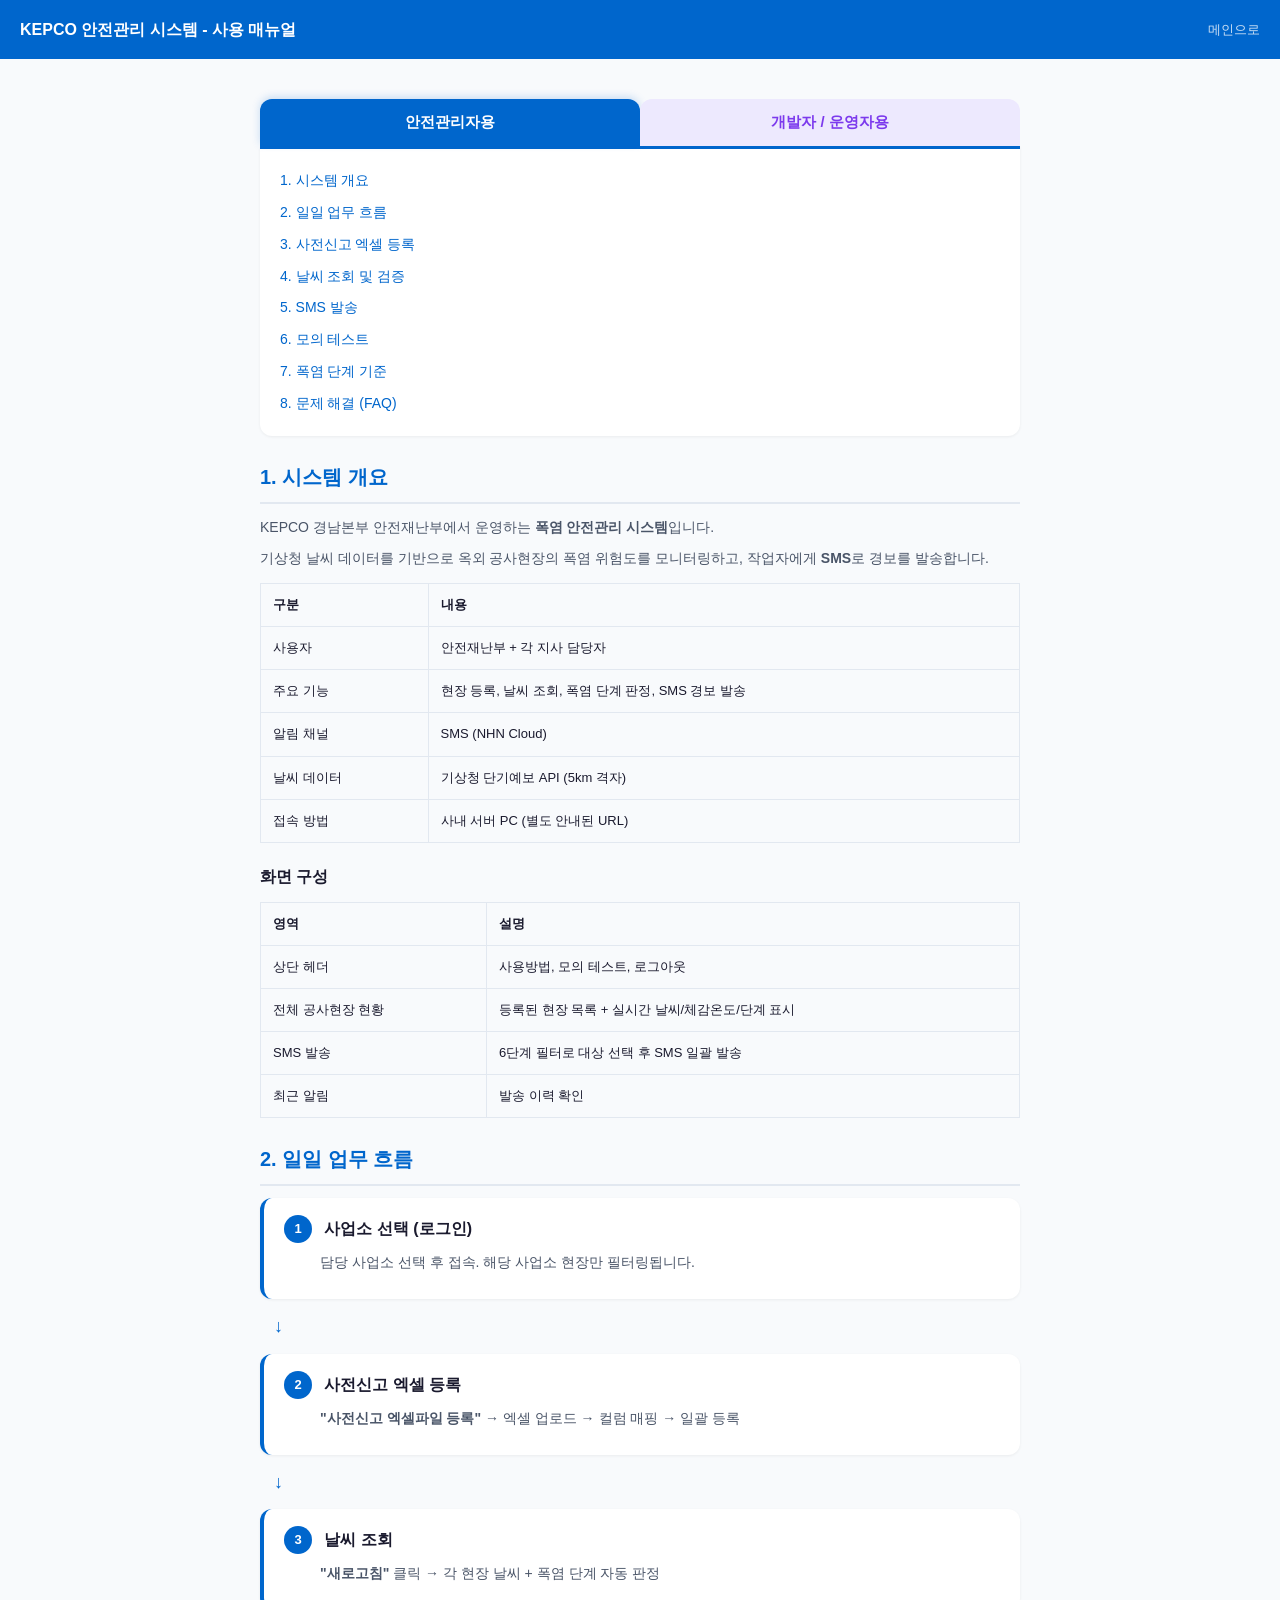
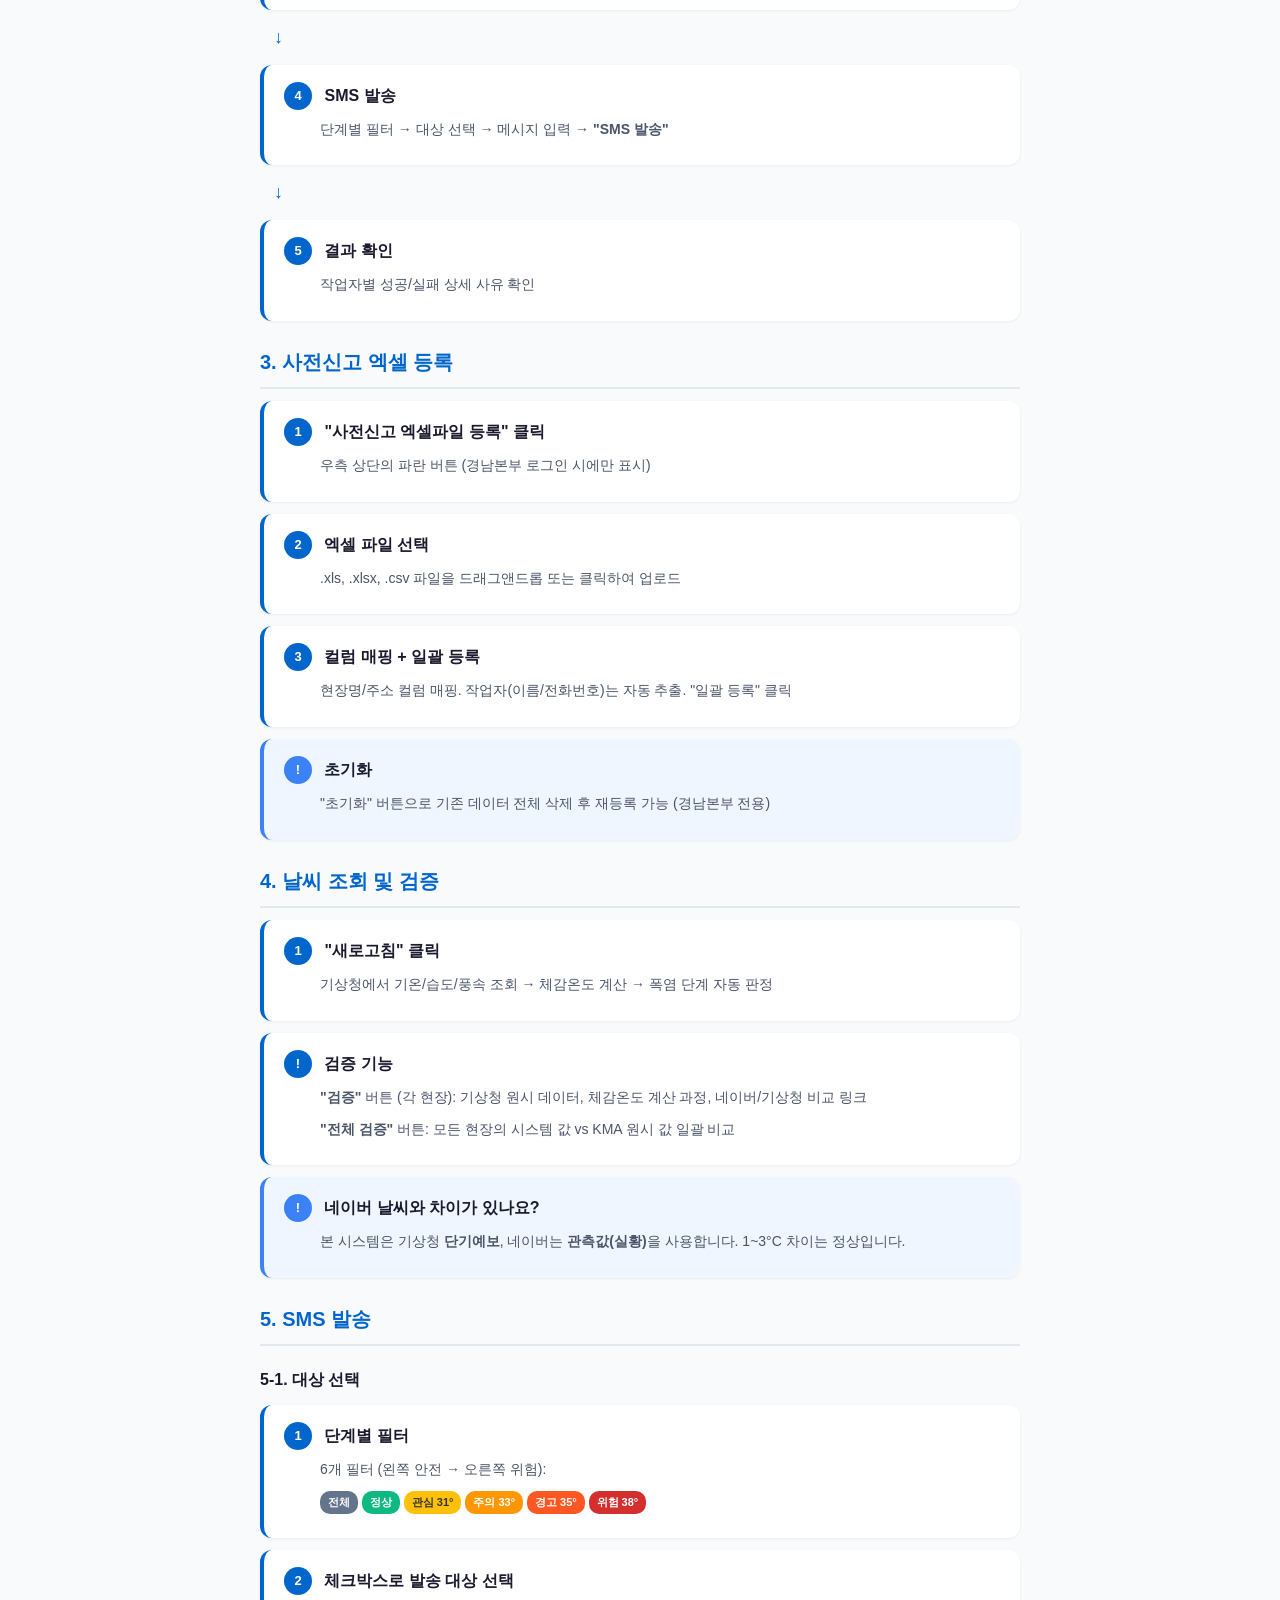
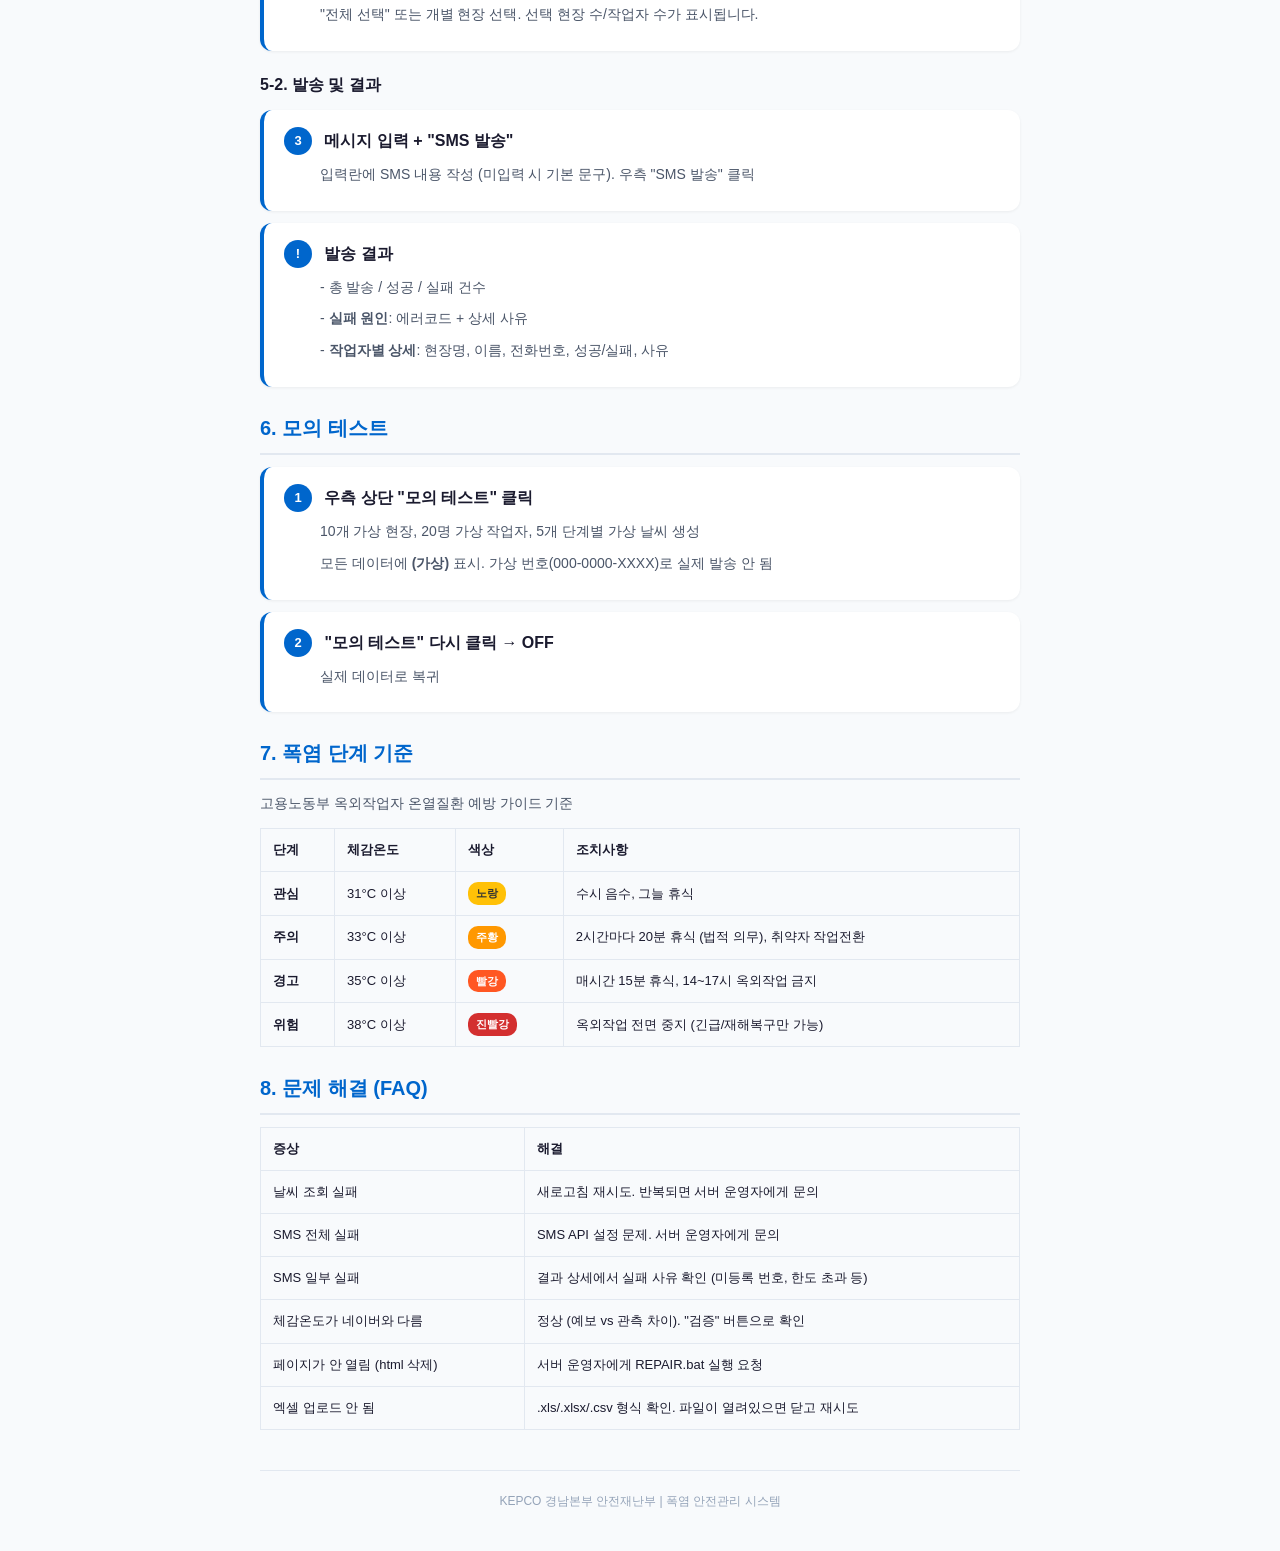
==== frontend/manual.html @ 5428ae16 "feat: REPAIR.bat 추가 (사내 보안 .html 삭제 즉시 복구) - .dat 백업에서 누락된 .html 파일 자동 복원 - 매뉴얼에 복구 방법 3단계 안내 추가  Co" ====
<!DOCTYPE html>
<html lang="ko">
<head>
    <meta charset="UTF-8">
    <meta name="viewport" content="width=device-width, initial-scale=1.0">
    <title>KEPCO 안전관리 시스템 - 사용 매뉴얼</title>
    <style>
        * { margin:0; padding:0; box-sizing:border-box; }
        body { font-family:-apple-system,BlinkMacSystemFont,'Segoe UI',Roboto,sans-serif; background:#f8fafc; color:#1a1a2e; line-height:1.7; }
        .header { background:#0066cc; color:white; padding:16px 20px; position:sticky; top:0; z-index:10; display:flex; justify-content:space-between; align-items:center; }
        .header h1 { font-size:16px; }
        .header a { color:rgba(255,255,255,0.8); text-decoration:none; font-size:13px; }
        .container { max-width:800px; margin:0 auto; padding:20px; }
        h2 { font-size:20px; color:#0066cc; margin:24px 0 12px; padding-bottom:8px; border-bottom:2px solid #e2e8f0; }
        h2.dev-title { color:#7c3aed; border-bottom-color:#7c3aed; }
        h3 { font-size:16px; color:#1a1a2e; margin:20px 0 8px; }
        p { margin:8px 0; font-size:14px; color:#4a5568; }
        .step { background:white; border-radius:12px; padding:16px 20px; margin:12px 0; box-shadow:0 1px 3px rgba(0,0,0,0.06); border-left:4px solid #0066cc; }
        .step-num { display:inline-block; width:28px; height:28px; background:#0066cc; color:white; border-radius:50%; text-align:center; line-height:28px; font-size:13px; font-weight:700; margin-right:8px; }
        .step h4 { display:inline; vertical-align:middle; }
        .step p { margin-left:36px; }
        .warn { border-left-color:#f97316; }
        .warn .step-num { background:#f97316; }
        .info { background:#eff6ff; border-left-color:#3b82f6; }
        .info .step-num { background:#3b82f6; }
        .dev { background:#f5f3ff; border-left-color:#7c3aed; }
        .dev .step-num { background:#7c3aed; }
        table { width:100%; border-collapse:collapse; margin:12px 0; font-size:13px; }
        th, td { padding:10px 12px; border:1px solid #e2e8f0; text-align:left; }
        th { background:#f8fafc; font-weight:600; }
        .flow-arrow { color:#0066cc; font-size:18px; margin-left:14px; }
        code { background:#e2e8f0; padding:2px 8px; border-radius:4px; font-family:'Consolas',monospace; font-size:12px; }
        .badge { display:inline-block; padding:2px 8px; border-radius:10px; font-size:11px; font-weight:600; color:white; }

        /* Tab buttons */
        .tab-bar { display:flex; gap:0; margin:20px 0 0; }
        .tab-btn { flex:1; padding:14px; font-size:15px; font-weight:700; border:none; cursor:pointer; transition:all 0.2s; border-radius:12px 12px 0 0; }
        .tab-btn.user-tab { background:#e8f2ff; color:#0066cc; }
        .tab-btn.dev-tab { background:#ede9fe; color:#7c3aed; }
        .tab-btn.active.user-tab { background:#0066cc; color:white; box-shadow:0 -2px 8px rgba(0,102,204,0.2); }
        .tab-btn.active.dev-tab { background:#7c3aed; color:white; box-shadow:0 -2px 8px rgba(124,58,237,0.2); }
        .tab-content { display:none; animation:fadeIn 0.3s; }
        .tab-content.active { display:block; }
        @keyframes fadeIn { from{opacity:0;transform:translateY(8px)} to{opacity:1;transform:translateY(0)} }

        /* TOC inside each tab */
        .toc { background:white; border-radius:0 0 12px 12px; padding:16px 20px; margin:0 0 20px; box-shadow:0 1px 3px rgba(0,0,0,0.06); border-top:3px solid #0066cc; }
        .toc.dev-toc { border-top-color:#7c3aed; }
        .toc a { color:#0066cc; text-decoration:none; font-size:14px; display:block; padding:4px 0; }
        .toc.dev-toc a { color:#7c3aed; }
    </style>
</head>
<body>

<div class="header">
    <h1>KEPCO 안전관리 시스템 - 사용 매뉴얼</h1>
    <a href="/">메인으로</a>
</div>

<div class="container">

<!-- Tab Buttons -->
<div class="tab-bar">
    <button class="tab-btn user-tab active" onclick="switchTab('user')">안전관리자용</button>
    <button class="tab-btn dev-tab" onclick="switchTab('dev')">개발자 / 운영자용</button>
</div>

<!-- ════════════════════════════════════ -->
<!--   안전관리자용                        -->
<!-- ════════════════════════════════════ -->
<div id="tab-user" class="tab-content active">

<div class="toc">
    <a href="#overview">1. 시스템 개요</a>
    <a href="#workflow">2. 일일 업무 흐름</a>
    <a href="#sites">3. 사전신고 엑셀 등록</a>
    <a href="#weather">4. 날씨 조회 및 검증</a>
    <a href="#sms">5. SMS 발송</a>
    <a href="#mock">6. 모의 테스트</a>
    <a href="#stages">7. 폭염 단계 기준</a>
    <a href="#trouble">8. 문제 해결 (FAQ)</a>
</div>

<h2 id="overview">1. 시스템 개요</h2>
<p>KEPCO 경남본부 안전재난부에서 운영하는 <strong>폭염 안전관리 시스템</strong>입니다.</p>
<p>기상청 날씨 데이터를 기반으로 옥외 공사현장의 폭염 위험도를 모니터링하고, 작업자에게 <strong>SMS</strong>로 경보를 발송합니다.</p>

<table>
    <tr><th>구분</th><th>내용</th></tr>
    <tr><td>사용자</td><td>안전재난부 + 각 지사 담당자</td></tr>
    <tr><td>주요 기능</td><td>현장 등록, 날씨 조회, 폭염 단계 판정, SMS 경보 발송</td></tr>
    <tr><td>알림 채널</td><td>SMS (NHN Cloud)</td></tr>
    <tr><td>날씨 데이터</td><td>기상청 단기예보 API (5km 격자)</td></tr>
    <tr><td>접속 방법</td><td>사내 서버 PC (별도 안내된 URL)</td></tr>
</table>

<h3>화면 구성</h3>
<table>
    <tr><th>영역</th><th>설명</th></tr>
    <tr><td>상단 헤더</td><td>사용방법, 모의 테스트, 로그아웃</td></tr>
    <tr><td>전체 공사현장 현황</td><td>등록된 현장 목록 + 실시간 날씨/체감온도/단계 표시</td></tr>
    <tr><td>SMS 발송</td><td>6단계 필터로 대상 선택 후 SMS 일괄 발송</td></tr>
    <tr><td>최근 알림</td><td>발송 이력 확인</td></tr>
</table>

<h2 id="workflow">2. 일일 업무 흐름</h2>
<div class="step">
    <span class="step-num">1</span>
    <h4>사업소 선택 (로그인)</h4>
    <p>담당 사업소 선택 후 접속. 해당 사업소 현장만 필터링됩니다.</p>
</div>
<div class="flow-arrow">&#8595;</div>
<div class="step">
    <span class="step-num">2</span>
    <h4>사전신고 엑셀 등록</h4>
    <p><strong>"사전신고 엑셀파일 등록"</strong> &rarr; 엑셀 업로드 &rarr; 컬럼 매핑 &rarr; 일괄 등록</p>
</div>
<div class="flow-arrow">&#8595;</div>
<div class="step">
    <span class="step-num">3</span>
    <h4>날씨 조회</h4>
    <p><strong>"새로고침"</strong> 클릭 &rarr; 각 현장 날씨 + 폭염 단계 자동 판정</p>
</div>
<div class="flow-arrow">&#8595;</div>
<div class="step">
    <span class="step-num">4</span>
    <h4>SMS 발송</h4>
    <p>단계별 필터 &rarr; 대상 선택 &rarr; 메시지 입력 &rarr; <strong>"SMS 발송"</strong></p>
</div>
<div class="flow-arrow">&#8595;</div>
<div class="step">
    <span class="step-num">5</span>
    <h4>결과 확인</h4>
    <p>작업자별 성공/실패 상세 사유 확인</p>
</div>

<h2 id="sites">3. 사전신고 엑셀 등록</h2>
<div class="step">
    <span class="step-num">1</span>
    <h4>"사전신고 엑셀파일 등록" 클릭</h4>
    <p>우측 상단의 파란 버튼 (경남본부 로그인 시에만 표시)</p>
</div>
<div class="step">
    <span class="step-num">2</span>
    <h4>엑셀 파일 선택</h4>
    <p>.xls, .xlsx, .csv 파일을 드래그앤드롭 또는 클릭하여 업로드</p>
</div>
<div class="step">
    <span class="step-num">3</span>
    <h4>컬럼 매핑 + 일괄 등록</h4>
    <p>현장명/주소 컬럼 매핑. 작업자(이름/전화번호)는 자동 추출. "일괄 등록" 클릭</p>
</div>
<div class="step info">
    <span class="step-num">!</span>
    <h4>초기화</h4>
    <p>"초기화" 버튼으로 기존 데이터 전체 삭제 후 재등록 가능 (경남본부 전용)</p>
</div>

<h2 id="weather">4. 날씨 조회 및 검증</h2>
<div class="step">
    <span class="step-num">1</span>
    <h4>"새로고침" 클릭</h4>
    <p>기상청에서 기온/습도/풍속 조회 &rarr; 체감온도 계산 &rarr; 폭염 단계 자동 판정</p>
</div>
<div class="step">
    <span class="step-num">!</span>
    <h4>검증 기능</h4>
    <p><strong>"검증"</strong> 버튼 (각 현장): 기상청 원시 데이터, 체감온도 계산 과정, 네이버/기상청 비교 링크</p>
    <p><strong>"전체 검증"</strong> 버튼: 모든 현장의 시스템 값 vs KMA 원시 값 일괄 비교</p>
</div>
<div class="step info">
    <span class="step-num">!</span>
    <h4>네이버 날씨와 차이가 있나요?</h4>
    <p>본 시스템은 기상청 <strong>단기예보</strong>, 네이버는 <strong>관측값(실황)</strong>을 사용합니다. 1~3&#176;C 차이는 정상입니다.</p>
</div>

<h2 id="sms">5. SMS 발송</h2>
<h3>5-1. 대상 선택</h3>
<div class="step">
    <span class="step-num">1</span>
    <h4>단계별 필터</h4>
    <p>6개 필터 (왼쪽 안전 &rarr; 오른쪽 위험):</p>
    <p><span class="badge" style="background:#64748b">전체</span> <span class="badge" style="background:#10b981">정상</span> <span class="badge" style="background:#FFC107;color:#333">관심 31&#176;</span> <span class="badge" style="background:#FF9800">주의 33&#176;</span> <span class="badge" style="background:#FF5722">경고 35&#176;</span> <span class="badge" style="background:#D32F2F">위험 38&#176;</span></p>
</div>
<div class="step">
    <span class="step-num">2</span>
    <h4>체크박스로 발송 대상 선택</h4>
    <p>"전체 선택" 또는 개별 현장 선택. 선택 현장 수/작업자 수가 표시됩니다.</p>
</div>

<h3>5-2. 발송 및 결과</h3>
<div class="step">
    <span class="step-num">3</span>
    <h4>메시지 입력 + "SMS 발송"</h4>
    <p>입력란에 SMS 내용 작성 (미입력 시 기본 문구). 우측 "SMS 발송" 클릭</p>
</div>
<div class="step">
    <span class="step-num">!</span>
    <h4>발송 결과</h4>
    <p>- 총 발송 / 성공 / 실패 건수</p>
    <p>- <strong>실패 원인</strong>: 에러코드 + 상세 사유</p>
    <p>- <strong>작업자별 상세</strong>: 현장명, 이름, 전화번호, 성공/실패, 사유</p>
</div>

<h2 id="mock">6. 모의 테스트</h2>
<div class="step">
    <span class="step-num">1</span>
    <h4>우측 상단 "모의 테스트" 클릭</h4>
    <p>10개 가상 현장, 20명 가상 작업자, 5개 단계별 가상 날씨 생성</p>
    <p>모든 데이터에 <strong>(가상)</strong> 표시. 가상 번호(000-0000-XXXX)로 실제 발송 안 됨</p>
</div>
<div class="step">
    <span class="step-num">2</span>
    <h4>"모의 테스트" 다시 클릭 &rarr; OFF</h4>
    <p>실제 데이터로 복귀</p>
</div>

<h2 id="stages">7. 폭염 단계 기준</h2>
<p>고용노동부 옥외작업자 온열질환 예방 가이드 기준</p>
<table>
    <tr><th>단계</th><th>체감온도</th><th>색상</th><th>조치사항</th></tr>
    <tr><td><strong>관심</strong></td><td>31&#176;C 이상</td><td><span class="badge" style="background:#FFC107;color:#333">노랑</span></td><td>수시 음수, 그늘 휴식</td></tr>
    <tr><td><strong>주의</strong></td><td>33&#176;C 이상</td><td><span class="badge" style="background:#FF9800">주황</span></td><td>2시간마다 20분 휴식 (법적 의무), 취약자 작업전환</td></tr>
    <tr><td><strong>경고</strong></td><td>35&#176;C 이상</td><td><span class="badge" style="background:#FF5722">빨강</span></td><td>매시간 15분 휴식, 14~17시 옥외작업 금지</td></tr>
    <tr><td><strong>위험</strong></td><td>38&#176;C 이상</td><td><span class="badge" style="background:#D32F2F">진빨강</span></td><td>옥외작업 전면 중지 (긴급/재해복구만 가능)</td></tr>
</table>

<h2 id="trouble">8. 문제 해결 (FAQ)</h2>
<table>
    <tr><th>증상</th><th>해결</th></tr>
    <tr><td>날씨 조회 실패</td><td>새로고침 재시도. 반복되면 서버 운영자에게 문의</td></tr>
    <tr><td>SMS 전체 실패</td><td>SMS API 설정 문제. 서버 운영자에게 문의</td></tr>
    <tr><td>SMS 일부 실패</td><td>결과 상세에서 실패 사유 확인 (미등록 번호, 한도 초과 등)</td></tr>
    <tr><td>체감온도가 네이버와 다름</td><td>정상 (예보 vs 관측 차이). "검증" 버튼으로 확인</td></tr>
    <tr><td>페이지가 안 열림 (html 삭제)</td><td>서버 운영자에게 REPAIR.bat 실행 요청</td></tr>
    <tr><td>엑셀 업로드 안 됨</td><td>.xls/.xlsx/.csv 형식 확인. 파일이 열려있으면 닫고 재시도</td></tr>
</table>

</div><!-- /tab-user -->

<!-- ════════════════════════════════════ -->
<!--   개발자/운영자용                     -->
<!-- ════════════════════════════════════ -->
<div id="tab-dev" class="tab-content">

<div class="toc dev-toc">
    <a href="#server">9. 서버 실행 및 운영</a>
    <a href="#env">10. 환경 설정 (.env)</a>
    <a href="#install">11. 다른 PC에 설치하기</a>
    <a href="#tech">12. 기술 구조</a>
</div>

<h2 id="server" class="dev-title">9. 서버 실행 및 운영</h2>
<h3>9-1. 서버 시작</h3>
<div class="step dev">
    <span class="step-num">1</span>
    <h4>START.bat 더블클릭</h4>
    <p>기존 프로세스 정리 &rarr; 가상환경 확인 &rarr; 서버 시작 (포트 8081)</p>
    <p>별도 창에서 서버 로그 실시간 표시. 브라우저 자동 열림.</p>
</div>
<div class="step dev">
    <span class="step-num">2</span>
    <h4>수동 실행 (고급)</h4>
    <p><code>venv\Scripts\python -m uvicorn backend.app:app --host 0.0.0.0 --port 8081</code></p>
</div>

<h3>9-2. 서버 종료</h3>
<div class="step dev">
    <span class="step-num">!</span>
    <h4>STOP.bat 더블클릭 또는 서버 창에서 Ctrl+C</h4>
</div>

<h3>9-3. 일일 운영</h3>
<table>
    <tr><th>시점</th><th>작업</th></tr>
    <tr><td>출근</td><td>START.bat 실행</td></tr>
    <tr><td>퇴근</td><td>STOP.bat 또는 창 닫기. DB에 데이터 영구 보존</td></tr>
</table>

<div class="step warn">
    <span class="step-num">!</span>
    <h4>사내 보안 주의 (.html 삭제 대응)</h4>
    <p>보안 소프트웨어가 <strong>.html 파일을 삭제</strong>할 수 있습니다. 복구 방법 3가지:</p>
    <p>1. <strong>REPAIR.bat 더블클릭</strong> &mdash; .dat 백업에서 즉시 복원 (가장 간편)</p>
    <p>2. <strong>START.bat 실행</strong> &mdash; 서버 시작 시 자동 복원</p>
    <p>3. <strong><code>git pull origin main</code></strong> &mdash; .dat까지 삭제된 경우 GitHub에서 복구</p>
    <p style="color:#dc2626;font-weight:600">.dat 파일은 절대 삭제하지 마세요.</p>
</div>

<h2 id="env" class="dev-title">10. 환경 설정 (.env)</h2>
<p><code>.env</code> 파일을 메모장으로 편집. 서버 재시작 후 적용.</p>

<h3>필수 API 키</h3>
<table>
    <tr><th>키</th><th>설명</th><th>예시</th></tr>
    <tr><td>KMA_API_KEY</td><td>기상청 API 인증키</td><td><code>abcd****efgh</code></td></tr>
    <tr><td>KAKAO_REST_API_KEY</td><td>카카오맵 (주소&rarr;좌표)</td><td><code>abcd****1234</code></td></tr>
</table>

<h3>SMS 설정 (NHN Cloud)</h3>
<table>
    <tr><th>키</th><th>설명</th><th>예시</th></tr>
    <tr><td>SMS_APP_KEY</td><td>NHN Cloud 앱키</td><td><code>abcd****5678</code></td></tr>
    <tr><td>SMS_SECRET_KEY</td><td>NHN Cloud 비밀키</td><td><code>wxyz****9012</code></td></tr>
    <tr><td>SMS_SENDER_PHONE</td><td>등록된 발신번호</td><td><code>055-***-****</code></td></tr>
</table>

<h3>기타</h3>
<table>
    <tr><th>키</th><th>설명</th><th>기본값</th></tr>
    <tr><td>DATABASE_URL</td><td>DB 경로</td><td>sqlite+aiosqlite:///./safety_mgr.db</td></tr>
    <tr><td>WEATHER_CHECK_INTERVAL_MINUTES</td><td>자동 모니터링 간격</td><td>15</td></tr>
    <tr><td>APP_PORT</td><td>서버 포트</td><td>8081</td></tr>
</table>

<h2 id="install" class="dev-title">11. 다른 PC에 설치하기</h2>
<h3>사전 준비</h3>
<table>
    <tr><th>필요 프로그램</th><th>비고</th></tr>
    <tr><td>Python 3.11+</td><td>"Add to PATH" 체크 필수</td></tr>
    <tr><td>Git (선택)</td><td>USB 복사로도 가능</td></tr>
</table>

<h3>설치 순서</h3>
<div class="step dev">
    <span class="step-num">1</span>
    <h4>소스코드 다운로드</h4>
    <p>GitHub에서 최신 코드를 받습니다 (cmd에서 실행):</p>
    <p><code>git clone https://github.com/kepcokn5701/safety_manager.git</code></p>
    <p>또는 USB로 safety_manager 폴더 전체를 복사합니다.</p>
</div>
<div class="step dev">
    <span class="step-num">2</span>
    <h4>INSTALL.bat 실행 &rarr; .env 편집 &rarr; START.bat</h4>
</div>

<div class="step warn">
    <span class="step-num">!</span>
    <h4>사내 보안으로 .html 파일이 삭제된 경우</h4>
    <p>GitHub에서 최신 코드를 다시 받아야 합니다:</p>
    <p><code>git pull origin main</code></p>
    <p>또는 프로젝트 폴더를 통째로 다시 복사해주세요.</p>
    <p>START.bat 실행 시 .dat 백업에서 자동 복원을 시도하지만, .dat 파일까지 삭제된 경우 git pull이 필요합니다.</p>
</div>

<div class="step warn">
    <span class="step-num">!</span>
    <h4>방화벽 (다른 PC 접속 시)</h4>
    <p><code>netsh advfirewall firewall add rule name="SafetyManager" dir=in action=allow protocol=TCP localport=8081</code></p>
</div>

<h2 id="tech" class="dev-title">12. 기술 구조</h2>
<h3>시스템 구성</h3>
<table>
    <tr><th>구성요소</th><th>기술</th></tr>
    <tr><td>백엔드</td><td>Python FastAPI + Uvicorn</td></tr>
    <tr><td>프론트엔드</td><td>Vanilla JS + CSS (프레임워크 없음)</td></tr>
    <tr><td>DB</td><td>SQLite (로컬 파일)</td></tr>
    <tr><td>날씨</td><td>기상청 단기예보 API (apihub.kma.go.kr)</td></tr>
    <tr><td>주소 변환</td><td>카카오 Maps API</td></tr>
    <tr><td>SMS</td><td>NHN Cloud SMS API v3.0</td></tr>
    <tr><td>스케줄러</td><td>APScheduler (15분 간격)</td></tr>
</table>

<h3>날씨 데이터 처리</h3>
<table>
    <tr><th>단계</th><th>내용</th></tr>
    <tr><td>좌표 변환</td><td>위경도 &rarr; 기상청 5km 격자 (Lambert Conformal Conic)</td></tr>
    <tr><td>API 호출</td><td>격자별 1회만 호출 (같은 격자 현장은 캐시 공유)</td></tr>
    <tr><td>체감온도</td><td>Rothfusz Regression (NWS Heat Index)</td></tr>
    <tr><td>WBGT</td><td>습구(Stull 2011) + 흑구(일사보정) + 건구</td></tr>
    <tr><td>단계 판정</td><td>31&#176; 관심 / 33&#176; 주의 / 35&#176; 경고 / 38&#176; 위험</td></tr>
</table>

<h3>주요 파일</h3>
<table>
    <tr><th>파일</th><th>역할</th></tr>
    <tr><td>backend/app.py</td><td>메인 앱 + API 엔드포인트</td></tr>
    <tr><td>backend/routers/weather.py</td><td>날씨 조회/검증 API</td></tr>
    <tr><td>backend/services/alert_service.py</td><td>SMS 발송 서비스</td></tr>
    <tr><td>backend/services/kma_provider.py</td><td>기상청 API 연동</td></tr>
    <tr><td>backend/services/weather_service.py</td><td>체감온도/WBGT 계산</td></tr>
    <tr><td>config/thresholds.json</td><td>폭염 단계 기준값</td></tr>
    <tr><td>frontend/*.dat</td><td>.html 백업 (보안 삭제 대비)</td></tr>
</table>

</div><!-- /tab-dev -->

<div style="margin-top:40px;padding:20px;text-align:center;color:#94a3b8;font-size:12px;border-top:1px solid #e2e8f0">
    KEPCO 경남본부 안전재난부 | 폭염 안전관리 시스템
</div>

</div><!-- /container -->

<script>
function switchTab(tab) {
    document.querySelectorAll('.tab-btn').forEach(b => b.classList.remove('active'));
    document.querySelectorAll('.tab-content').forEach(c => c.classList.remove('active'));
    if (tab === 'user') {
        document.querySelector('.user-tab').classList.add('active');
        document.getElementById('tab-user').classList.add('active');
    } else {
        document.querySelector('.dev-tab').classList.add('active');
        document.getElementById('tab-dev').classList.add('active');
    }
    window.scrollTo({ top: 0, behavior: 'smooth' });
}
</script>
</body>
</html>
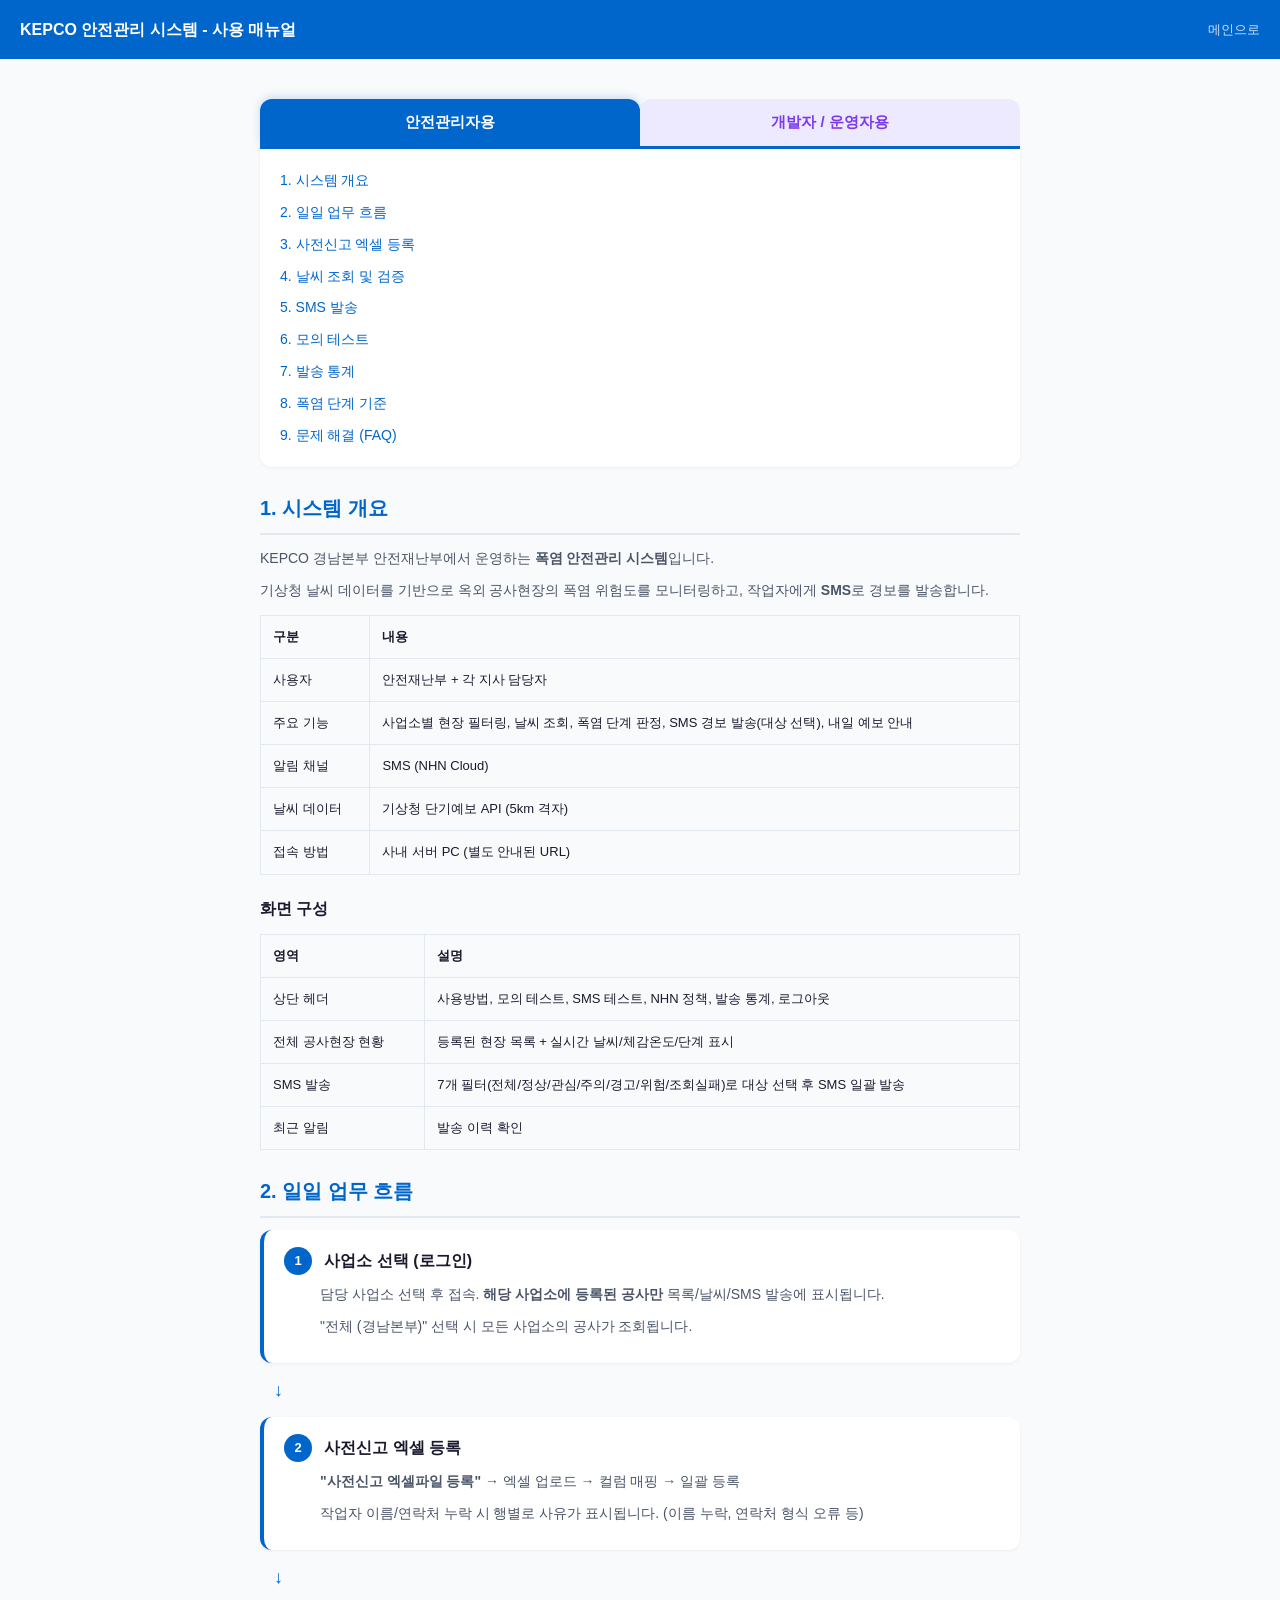
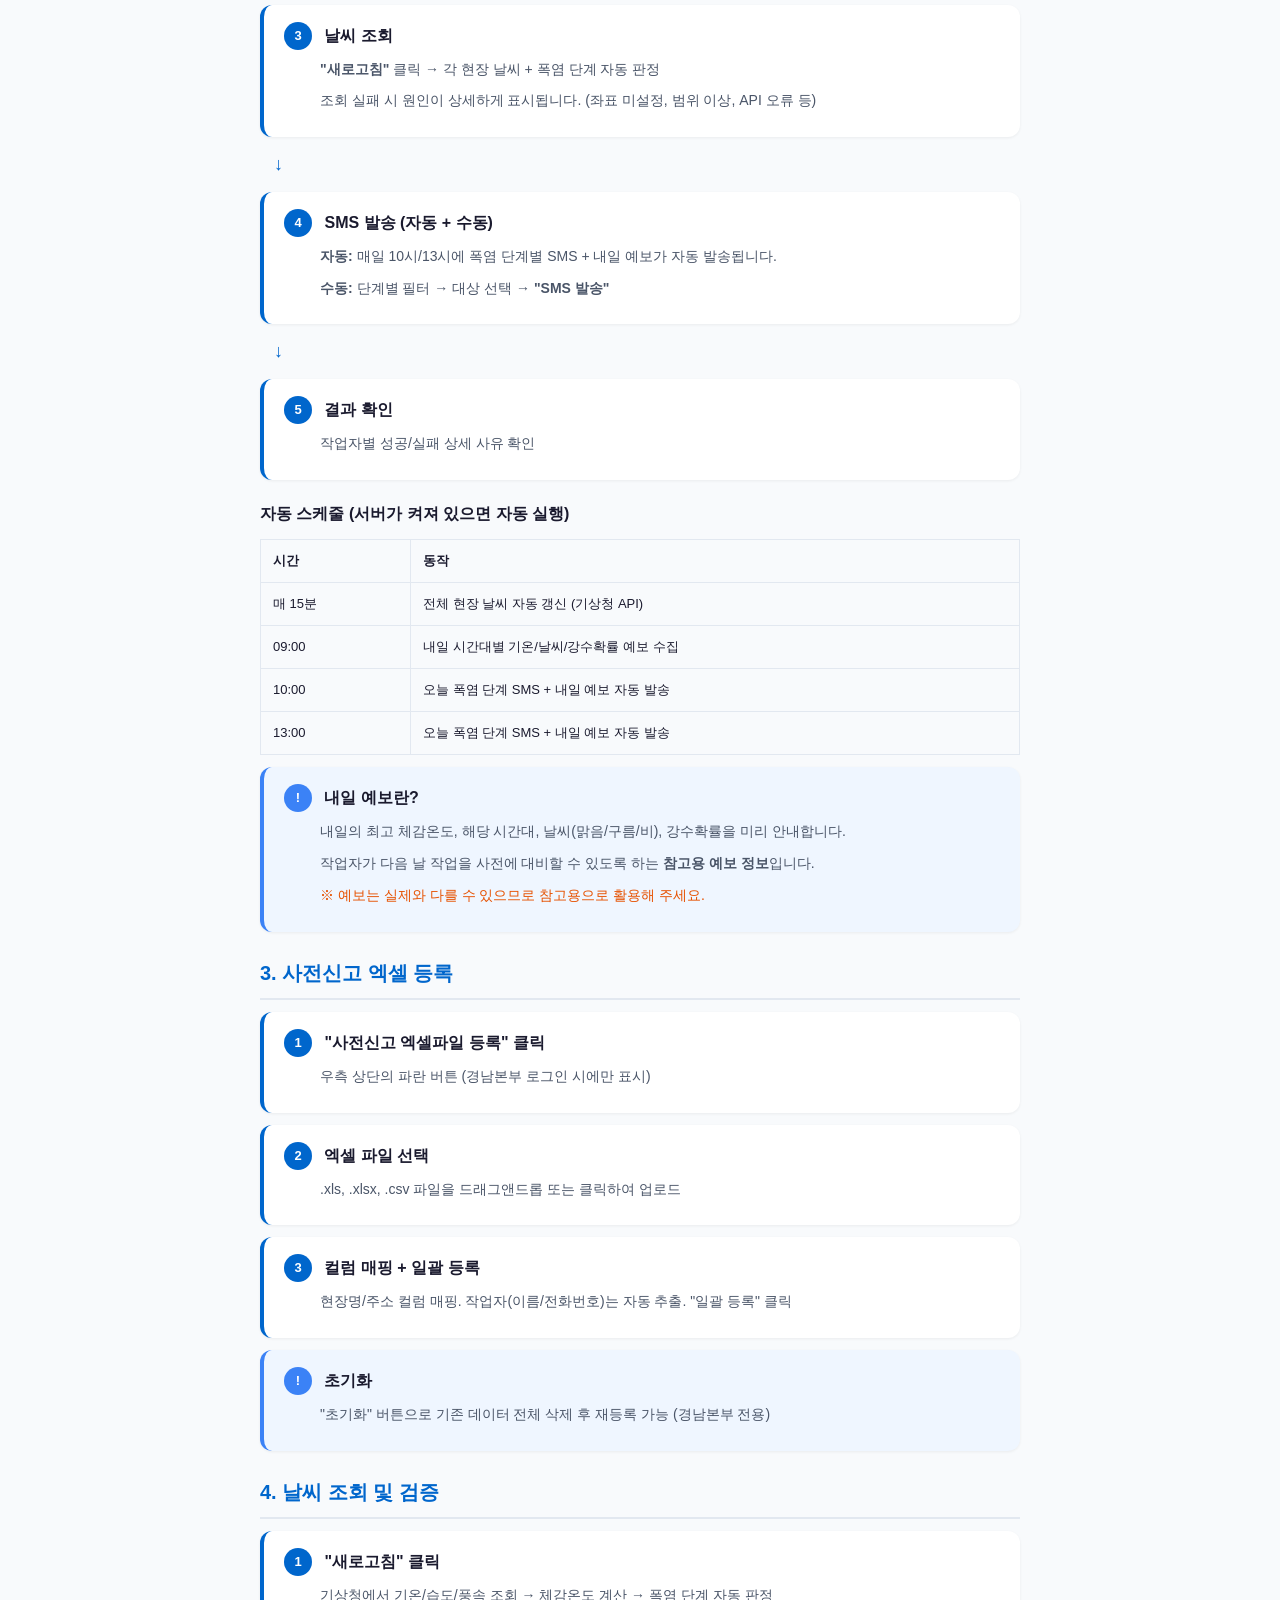
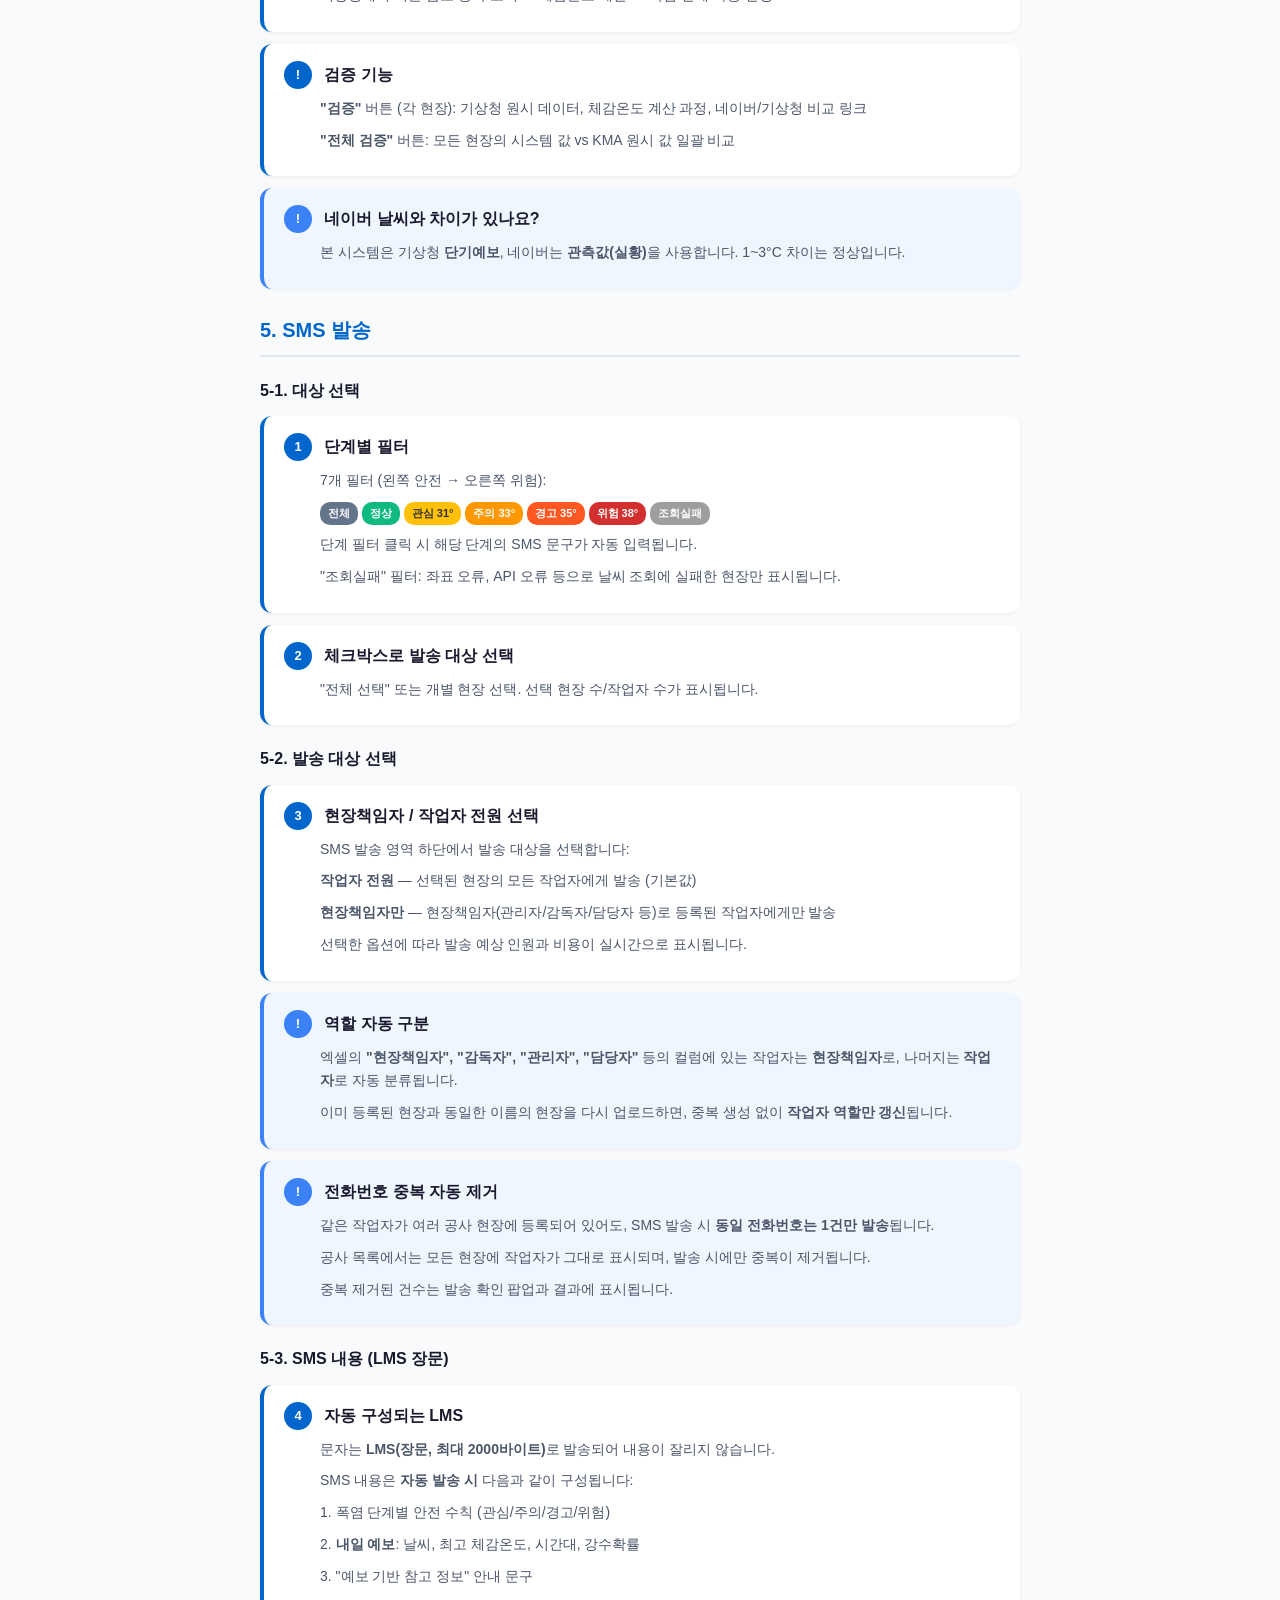
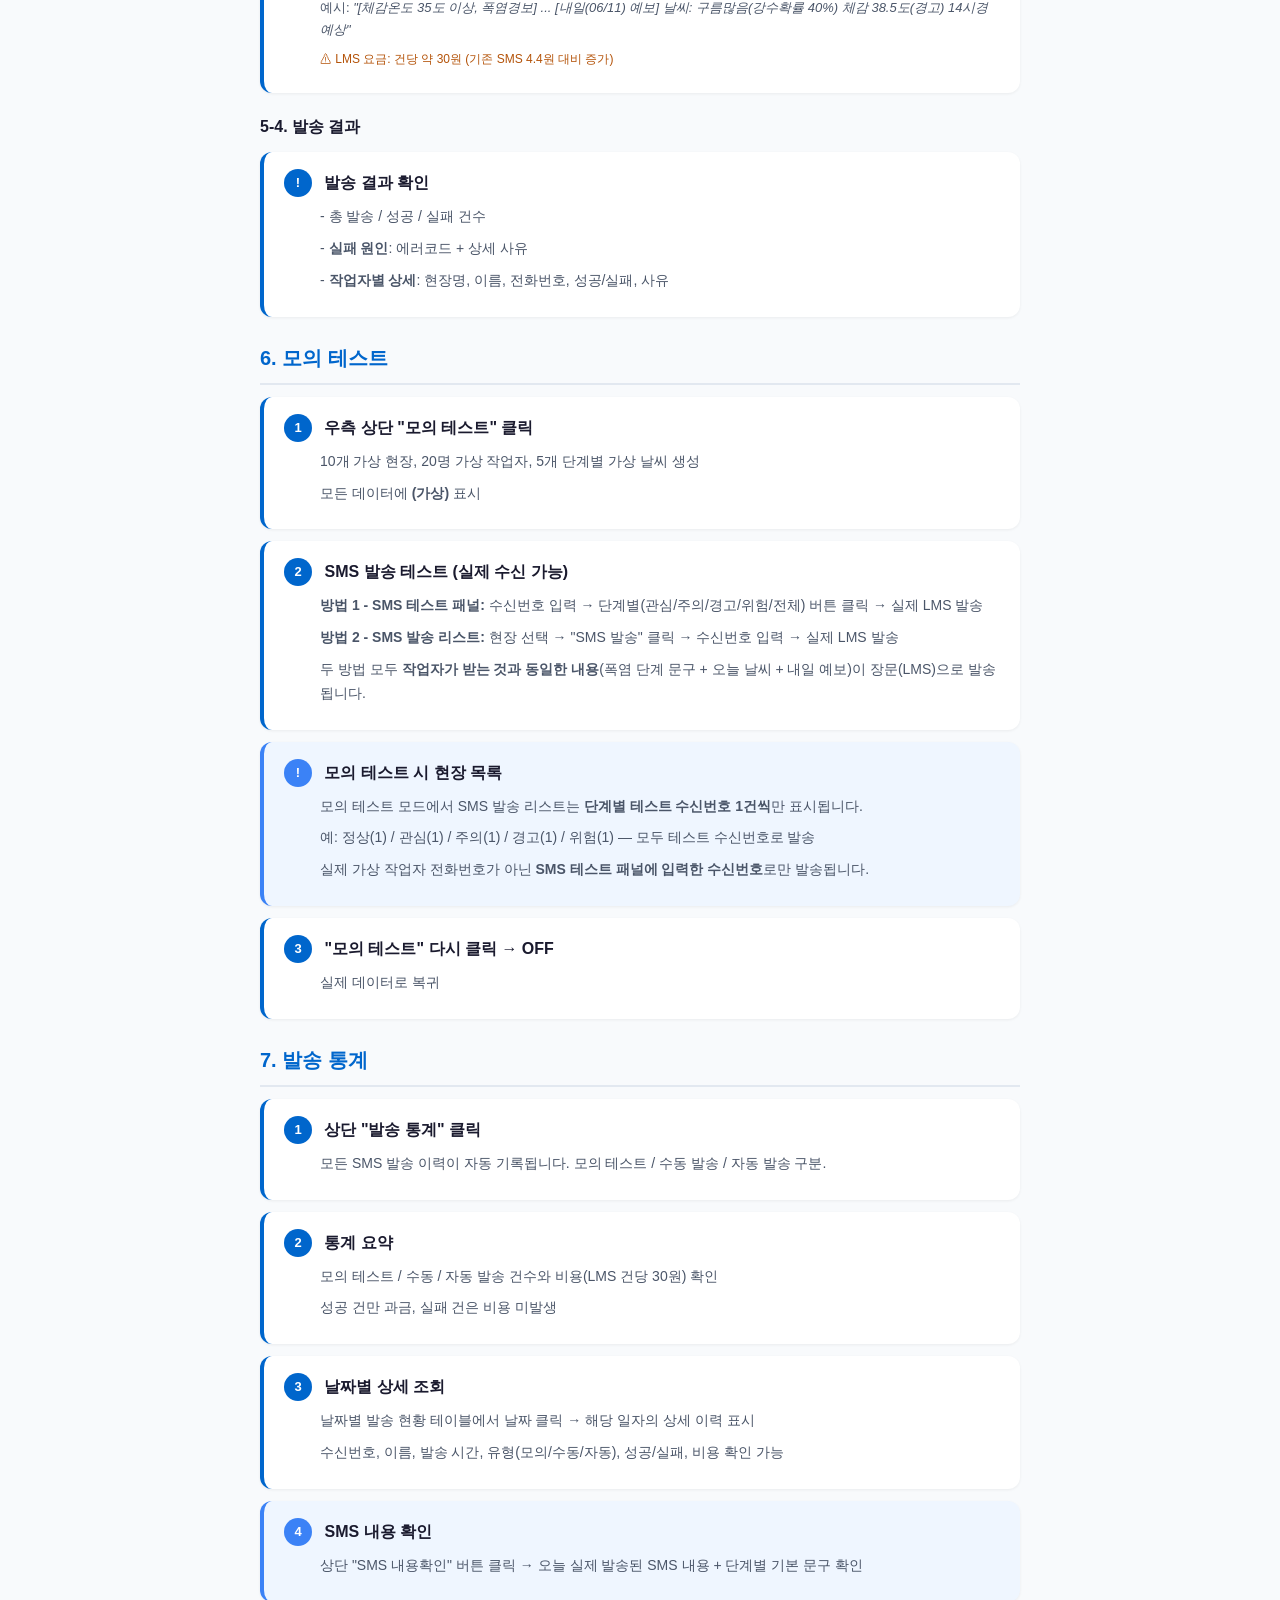
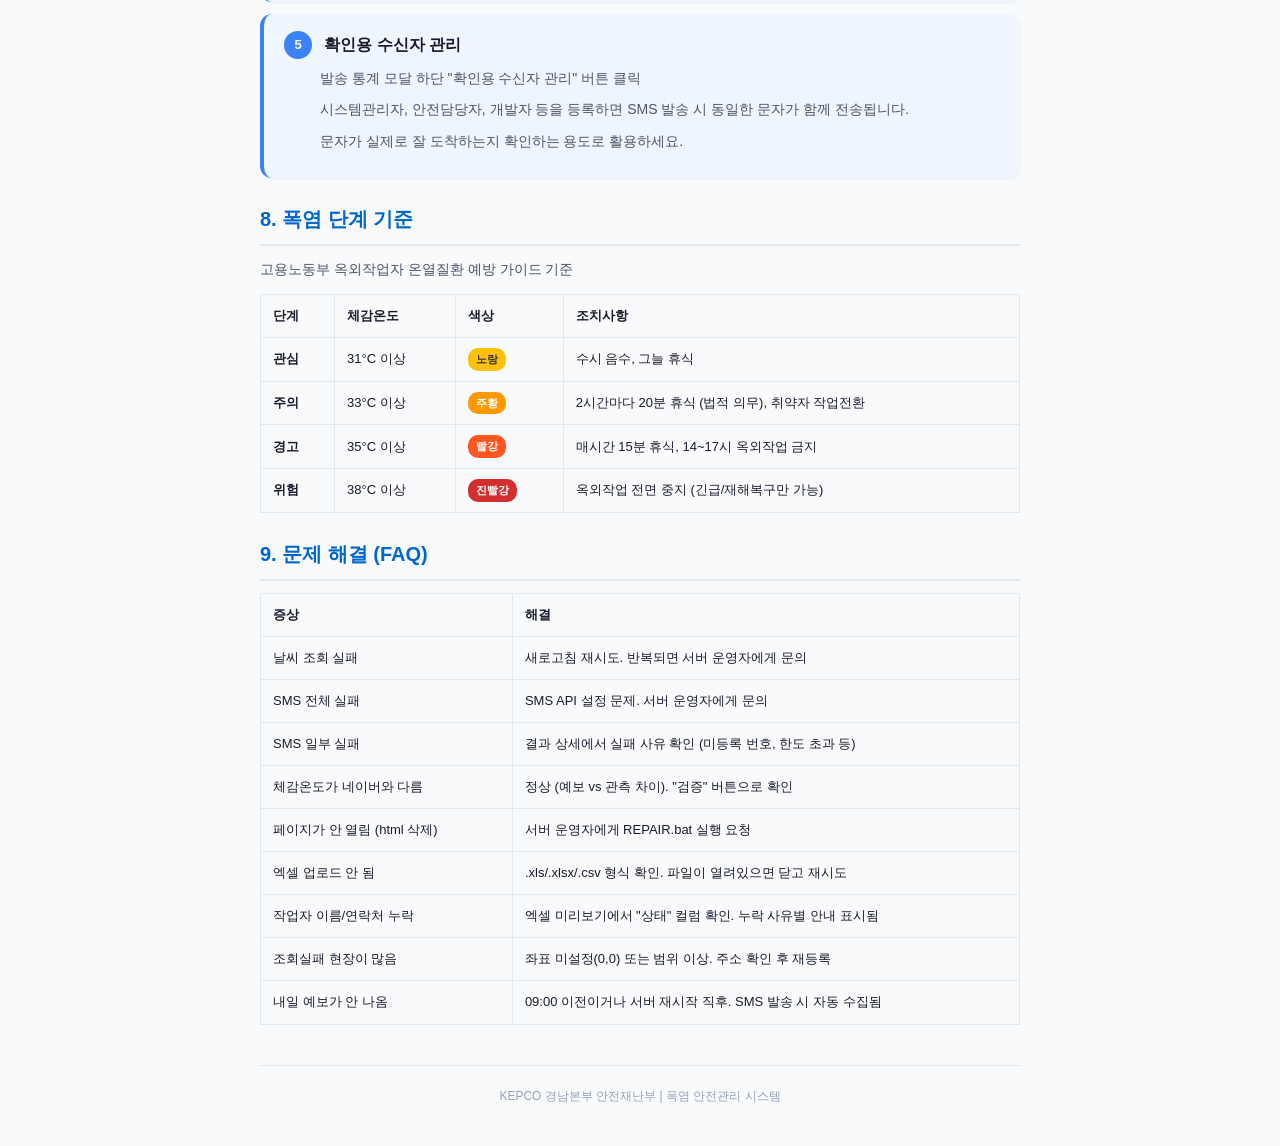
==== commit d7509334: "feat: RPA 엑셀 지원, SMS UI 개선, 확인용 수신자 관리 - RPA 멀티시트/멀티포맷 엑셀 파서 (사업소별 시트, 32컬럼, 취소행 필터) - 사업소 자동매핑 (주소/" ====
--- a/frontend/manual.html
+++ b/frontend/manual.html
@@ -77,8 +77,9 @@
     <a href="#weather">4. 날씨 조회 및 검증</a>
     <a href="#sms">5. SMS 발송</a>
     <a href="#mock">6. 모의 테스트</a>
-    <a href="#stages">7. 폭염 단계 기준</a>
-    <a href="#trouble">8. 문제 해결 (FAQ)</a>
+    <a href="#stats">7. 발송 통계</a>
+    <a href="#stages">8. 폭염 단계 기준</a>
+    <a href="#trouble">9. 문제 해결 (FAQ)</a>
 </div>
 
 <h2 id="overview">1. 시스템 개요</h2>
@@ -88,7 +89,7 @@
 <table>
     <tr><th>구분</th><th>내용</th></tr>
     <tr><td>사용자</td><td>안전재난부 + 각 지사 담당자</td></tr>
-    <tr><td>주요 기능</td><td>현장 등록, 날씨 조회, 폭염 단계 판정, SMS 경보 발송</td></tr>
+    <tr><td>주요 기능</td><td>사업소별 현장 필터링, 날씨 조회, 폭염 단계 판정, SMS 경보 발송(대상 선택), 내일 예보 안내</td></tr>
     <tr><td>알림 채널</td><td>SMS (NHN Cloud)</td></tr>
     <tr><td>날씨 데이터</td><td>기상청 단기예보 API (5km 격자)</td></tr>
     <tr><td>접속 방법</td><td>사내 서버 PC (별도 안내된 URL)</td></tr>
@@ -97,9 +98,9 @@
 <h3>화면 구성</h3>
 <table>
     <tr><th>영역</th><th>설명</th></tr>
-    <tr><td>상단 헤더</td><td>사용방법, 모의 테스트, 로그아웃</td></tr>
+    <tr><td>상단 헤더</td><td>사용방법, 모의 테스트, SMS 테스트, NHN 정책, 발송 통계, 로그아웃</td></tr>
     <tr><td>전체 공사현장 현황</td><td>등록된 현장 목록 + 실시간 날씨/체감온도/단계 표시</td></tr>
-    <tr><td>SMS 발송</td><td>6단계 필터로 대상 선택 후 SMS 일괄 발송</td></tr>
+    <tr><td>SMS 발송</td><td>7개 필터(전체/정상/관심/주의/경고/위험/조회실패)로 대상 선택 후 SMS 일괄 발송</td></tr>
     <tr><td>최근 알림</td><td>발송 이력 확인</td></tr>
 </table>
 
@@ -107,25 +108,29 @@
 <div class="step">
     <span class="step-num">1</span>
     <h4>사업소 선택 (로그인)</h4>
-    <p>담당 사업소 선택 후 접속. 해당 사업소 현장만 필터링됩니다.</p>
+    <p>담당 사업소 선택 후 접속. <strong>해당 사업소에 등록된 공사만</strong> 목록/날씨/SMS 발송에 표시됩니다.</p>
+    <p>"전체 (경남본부)" 선택 시 모든 사업소의 공사가 조회됩니다.</p>
 </div>
 <div class="flow-arrow">&#8595;</div>
 <div class="step">
     <span class="step-num">2</span>
     <h4>사전신고 엑셀 등록</h4>
     <p><strong>"사전신고 엑셀파일 등록"</strong> &rarr; 엑셀 업로드 &rarr; 컬럼 매핑 &rarr; 일괄 등록</p>
+    <p>작업자 이름/연락처 누락 시 행별로 사유가 표시됩니다. (이름 누락, 연락처 형식 오류 등)</p>
 </div>
 <div class="flow-arrow">&#8595;</div>
 <div class="step">
     <span class="step-num">3</span>
     <h4>날씨 조회</h4>
     <p><strong>"새로고침"</strong> 클릭 &rarr; 각 현장 날씨 + 폭염 단계 자동 판정</p>
+    <p>조회 실패 시 원인이 상세하게 표시됩니다. (좌표 미설정, 범위 이상, API 오류 등)</p>
 </div>
 <div class="flow-arrow">&#8595;</div>
 <div class="step">
     <span class="step-num">4</span>
-    <h4>SMS 발송</h4>
-    <p>단계별 필터 &rarr; 대상 선택 &rarr; 메시지 입력 &rarr; <strong>"SMS 발송"</strong></p>
+    <h4>SMS 발송 (자동 + 수동)</h4>
+    <p><strong>자동:</strong> 매일 10시/13시에 폭염 단계별 SMS + 내일 예보가 자동 발송됩니다.</p>
+    <p><strong>수동:</strong> 단계별 필터 &rarr; 대상 선택 &rarr; <strong>"SMS 발송"</strong></p>
 </div>
 <div class="flow-arrow">&#8595;</div>
 <div class="step">
@@ -134,6 +139,22 @@
     <p>작업자별 성공/실패 상세 사유 확인</p>
 </div>
 
+<h3>자동 스케줄 (서버가 켜져 있으면 자동 실행)</h3>
+<table>
+    <tr><th>시간</th><th>동작</th></tr>
+    <tr><td>매 15분</td><td>전체 현장 날씨 자동 갱신 (기상청 API)</td></tr>
+    <tr><td>09:00</td><td>내일 시간대별 기온/날씨/강수확률 예보 수집</td></tr>
+    <tr><td>10:00</td><td>오늘 폭염 단계 SMS + 내일 예보 자동 발송</td></tr>
+    <tr><td>13:00</td><td>오늘 폭염 단계 SMS + 내일 예보 자동 발송</td></tr>
+</table>
+<div class="step info">
+    <span class="step-num">!</span>
+    <h4>내일 예보란?</h4>
+    <p>내일의 최고 체감온도, 해당 시간대, 날씨(맑음/구름/비), 강수확률을 미리 안내합니다.</p>
+    <p>작업자가 다음 날 작업을 사전에 대비할 수 있도록 하는 <strong>참고용 예보 정보</strong>입니다.</p>
+    <p style="color:#e65100">&#8251; 예보는 실제와 다를 수 있으므로 참고용으로 활용해 주세요.</p>
+</div>
+
 <h2 id="sites">3. 사전신고 엑셀 등록</h2>
 <div class="step">
     <span class="step-num">1</span>
@@ -179,8 +200,10 @@
 <div class="step">
     <span class="step-num">1</span>
     <h4>단계별 필터</h4>
-    <p>6개 필터 (왼쪽 안전 &rarr; 오른쪽 위험):</p>
-    <p><span class="badge" style="background:#64748b">전체</span> <span class="badge" style="background:#10b981">정상</span> <span class="badge" style="background:#FFC107;color:#333">관심 31&#176;</span> <span class="badge" style="background:#FF9800">주의 33&#176;</span> <span class="badge" style="background:#FF5722">경고 35&#176;</span> <span class="badge" style="background:#D32F2F">위험 38&#176;</span></p>
+    <p>7개 필터 (왼쪽 안전 &rarr; 오른쪽 위험):</p>
+    <p><span class="badge" style="background:#64748b">전체</span> <span class="badge" style="background:#10b981">정상</span> <span class="badge" style="background:#FFC107;color:#333">관심 31&#176;</span> <span class="badge" style="background:#FF9800">주의 33&#176;</span> <span class="badge" style="background:#FF5722">경고 35&#176;</span> <span class="badge" style="background:#D32F2F">위험 38&#176;</span> <span class="badge" style="background:#9e9e9e">조회실패</span></p>
+    <p>단계 필터 클릭 시 해당 단계의 SMS 문구가 자동 입력됩니다.</p>
+    <p>"조회실패" 필터: 좌표 오류, API 오류 등으로 날씨 조회에 실패한 현장만 표시됩니다.</p>
 </div>
 <div class="step">
     <span class="step-num">2</span>
@@ -188,15 +211,48 @@
     <p>"전체 선택" 또는 개별 현장 선택. 선택 현장 수/작업자 수가 표시됩니다.</p>
 </div>
 
-<h3>5-2. 발송 및 결과</h3>
+<h3>5-2. 발송 대상 선택</h3>
 <div class="step">
     <span class="step-num">3</span>
-    <h4>메시지 입력 + "SMS 발송"</h4>
-    <p>입력란에 SMS 내용 작성 (미입력 시 기본 문구). 우측 "SMS 발송" 클릭</p>
-</div>
-<div class="step">
-    <span class="step-num">!</span>
-    <h4>발송 결과</h4>
+    <h4>현장책임자 / 작업자 전원 선택</h4>
+    <p>SMS 발송 영역 하단에서 발송 대상을 선택합니다:</p>
+    <p><strong>작업자 전원</strong> &mdash; 선택된 현장의 모든 작업자에게 발송 (기본값)</p>
+    <p><strong>현장책임자만</strong> &mdash; 현장책임자(관리자/감독자/담당자 등)로 등록된 작업자에게만 발송</p>
+    <p>선택한 옵션에 따라 발송 예상 인원과 비용이 실시간으로 표시됩니다.</p>
+</div>
+<div class="step info">
+    <span class="step-num">!</span>
+    <h4>역할 자동 구분</h4>
+    <p>엑셀의 <strong>"현장책임자", "감독자", "관리자", "담당자"</strong> 등의 컬럼에 있는
+    작업자는 <strong>현장책임자</strong>로, 나머지는 <strong>작업자</strong>로 자동 분류됩니다.</p>
+    <p>이미 등록된 현장과 동일한 이름의 현장을 다시 업로드하면, 중복 생성 없이
+    <strong>작업자 역할만 갱신</strong>됩니다.</p>
+</div>
+<div class="step info">
+    <span class="step-num">!</span>
+    <h4>전화번호 중복 자동 제거</h4>
+    <p>같은 작업자가 여러 공사 현장에 등록되어 있어도, SMS 발송 시 <strong>동일 전화번호는 1건만 발송</strong>됩니다.</p>
+    <p>공사 목록에서는 모든 현장에 작업자가 그대로 표시되며, 발송 시에만 중복이 제거됩니다.</p>
+    <p>중복 제거된 건수는 발송 확인 팝업과 결과에 표시됩니다.</p>
+</div>
+
+<h3>5-3. SMS 내용 (LMS 장문)</h3>
+<div class="step">
+    <span class="step-num">4</span>
+    <h4>자동 구성되는 LMS</h4>
+    <p>문자는 <strong>LMS(장문, 최대 2000바이트)</strong>로 발송되어 내용이 잘리지 않습니다.</p>
+    <p>SMS 내용은 <strong>자동 발송 시</strong> 다음과 같이 구성됩니다:</p>
+    <p>1. 폭염 단계별 안전 수칙 (관심/주의/경고/위험)</p>
+    <p>2. <strong>내일 예보</strong>: 날씨, 최고 체감온도, 시간대, 강수확률</p>
+    <p>3. "예보 기반 참고 정보" 안내 문구</p>
+    <p style="color:#4a5568;font-size:13px;margin-top:8px">예시: <em>"[체감온도 35도 이상, 폭염경보] ... [내일(06/11) 예보] 날씨: 구름많음(강수확률 40%) 체감 38.5도(경고) 14시경 예상"</em></p>
+    <p style="color:#b45309;font-size:12px;margin-top:4px">&#9888; LMS 요금: 건당 약 30원 (기존 SMS 4.4원 대비 증가)</p>
+</div>
+
+<h3>5-4. 발송 결과</h3>
+<div class="step">
+    <span class="step-num">!</span>
+    <h4>발송 결과 확인</h4>
     <p>- 총 발송 / 성공 / 실패 건수</p>
     <p>- <strong>실패 원인</strong>: 에러코드 + 상세 사유</p>
     <p>- <strong>작업자별 상세</strong>: 현장명, 이름, 전화번호, 성공/실패, 사유</p>
@@ -207,15 +263,60 @@
     <span class="step-num">1</span>
     <h4>우측 상단 "모의 테스트" 클릭</h4>
     <p>10개 가상 현장, 20명 가상 작업자, 5개 단계별 가상 날씨 생성</p>
-    <p>모든 데이터에 <strong>(가상)</strong> 표시. 가상 번호(000-0000-XXXX)로 실제 발송 안 됨</p>
-</div>
-<div class="step">
-    <span class="step-num">2</span>
+    <p>모든 데이터에 <strong>(가상)</strong> 표시</p>
+</div>
+<div class="step">
+    <span class="step-num">2</span>
+    <h4>SMS 발송 테스트 (실제 수신 가능)</h4>
+    <p><strong>방법 1 - SMS 테스트 패널:</strong> 수신번호 입력 &rarr; 단계별(관심/주의/경고/위험/전체) 버튼 클릭 &rarr; 실제 LMS 발송</p>
+    <p><strong>방법 2 - SMS 발송 리스트:</strong> 현장 선택 &rarr; "SMS 발송" 클릭 &rarr; 수신번호 입력 &rarr; 실제 LMS 발송</p>
+    <p>두 방법 모두 <strong>작업자가 받는 것과 동일한 내용</strong>(폭염 단계 문구 + 오늘 날씨 + 내일 예보)이 장문(LMS)으로 발송됩니다.</p>
+</div>
+<div class="step info">
+    <span class="step-num">!</span>
+    <h4>모의 테스트 시 현장 목록</h4>
+    <p>모의 테스트 모드에서 SMS 발송 리스트는 <strong>단계별 테스트 수신번호 1건씩</strong>만 표시됩니다.</p>
+    <p>예: 정상(1) / 관심(1) / 주의(1) / 경고(1) / 위험(1) &mdash; 모두 테스트 수신번호로 발송</p>
+    <p>실제 가상 작업자 전화번호가 아닌 <strong>SMS 테스트 패널에 입력한 수신번호</strong>로만 발송됩니다.</p>
+</div>
+<div class="step">
+    <span class="step-num">3</span>
     <h4>"모의 테스트" 다시 클릭 &rarr; OFF</h4>
     <p>실제 데이터로 복귀</p>
 </div>
 
-<h2 id="stages">7. 폭염 단계 기준</h2>
+<h2 id="stats">7. 발송 통계</h2>
+<div class="step">
+    <span class="step-num">1</span>
+    <h4>상단 "발송 통계" 클릭</h4>
+    <p>모든 SMS 발송 이력이 자동 기록됩니다. 모의 테스트 / 수동 발송 / 자동 발송 구분.</p>
+</div>
+<div class="step">
+    <span class="step-num">2</span>
+    <h4>통계 요약</h4>
+    <p>모의 테스트 / 수동 / 자동 발송 건수와 비용(LMS 건당 30원) 확인</p>
+    <p>성공 건만 과금, 실패 건은 비용 미발생</p>
+</div>
+<div class="step">
+    <span class="step-num">3</span>
+    <h4>날짜별 상세 조회</h4>
+    <p>날짜별 발송 현황 테이블에서 날짜 클릭 &rarr; 해당 일자의 상세 이력 표시</p>
+    <p>수신번호, 이름, 발송 시간, 유형(모의/수동/자동), 성공/실패, 비용 확인 가능</p>
+</div>
+<div class="step info">
+    <span class="step-num">4</span>
+    <h4>SMS 내용 확인</h4>
+    <p>상단 "SMS 내용확인" 버튼 클릭 &rarr; 오늘 실제 발송된 SMS 내용 + 단계별 기본 문구 확인</p>
+</div>
+<div class="step info">
+    <span class="step-num">5</span>
+    <h4>확인용 수신자 관리</h4>
+    <p>발송 통계 모달 하단 "확인용 수신자 관리" 버튼 클릭</p>
+    <p>시스템관리자, 안전담당자, 개발자 등을 등록하면 SMS 발송 시 동일한 문자가 함께 전송됩니다.</p>
+    <p>문자가 실제로 잘 도착하는지 확인하는 용도로 활용하세요.</p>
+</div>
+
+<h2 id="stages">8. 폭염 단계 기준</h2>
 <p>고용노동부 옥외작업자 온열질환 예방 가이드 기준</p>
 <table>
     <tr><th>단계</th><th>체감온도</th><th>색상</th><th>조치사항</th></tr>
@@ -225,7 +326,7 @@
     <tr><td><strong>위험</strong></td><td>38&#176;C 이상</td><td><span class="badge" style="background:#D32F2F">진빨강</span></td><td>옥외작업 전면 중지 (긴급/재해복구만 가능)</td></tr>
 </table>
 
-<h2 id="trouble">8. 문제 해결 (FAQ)</h2>
+<h2 id="trouble">9. 문제 해결 (FAQ)</h2>
 <table>
     <tr><th>증상</th><th>해결</th></tr>
     <tr><td>날씨 조회 실패</td><td>새로고침 재시도. 반복되면 서버 운영자에게 문의</td></tr>
@@ -234,6 +335,9 @@
     <tr><td>체감온도가 네이버와 다름</td><td>정상 (예보 vs 관측 차이). "검증" 버튼으로 확인</td></tr>
     <tr><td>페이지가 안 열림 (html 삭제)</td><td>서버 운영자에게 REPAIR.bat 실행 요청</td></tr>
     <tr><td>엑셀 업로드 안 됨</td><td>.xls/.xlsx/.csv 형식 확인. 파일이 열려있으면 닫고 재시도</td></tr>
+    <tr><td>작업자 이름/연락처 누락</td><td>엑셀 미리보기에서 "상태" 컬럼 확인. 누락 사유별 안내 표시됨</td></tr>
+    <tr><td>조회실패 현장이 많음</td><td>좌표 미설정(0,0) 또는 범위 이상. 주소 확인 후 재등록</td></tr>
+    <tr><td>내일 예보가 안 나옴</td><td>09:00 이전이거나 서버 재시작 직후. SMS 발송 시 자동 수집됨</td></tr>
 </table>
 
 </div><!-- /tab-user -->
@@ -255,13 +359,13 @@
 <div class="step dev">
     <span class="step-num">1</span>
     <h4>START.bat 더블클릭</h4>
-    <p>기존 프로세스 정리 &rarr; 가상환경 확인 &rarr; 서버 시작 (포트 8081)</p>
+    <p>기존 프로세스 정리 &rarr; 가상환경 확인 &rarr; 서버 시작 (포트 8000)</p>
     <p>별도 창에서 서버 로그 실시간 표시. 브라우저 자동 열림.</p>
 </div>
 <div class="step dev">
     <span class="step-num">2</span>
     <h4>수동 실행 (고급)</h4>
-    <p><code>venv\Scripts\python -m uvicorn backend.app:app --host 0.0.0.0 --port 8081</code></p>
+    <p><code>venv\Scripts\python -m uvicorn backend.app:app --host 0.0.0.0 --port 8000</code></p>
 </div>
 
 <h3>9-2. 서버 종료</h3>
@@ -273,7 +377,11 @@
 <h3>9-3. 일일 운영</h3>
 <table>
     <tr><th>시점</th><th>작업</th></tr>
-    <tr><td>출근</td><td>START.bat 실행</td></tr>
+    <tr><td>출근</td><td>START.bat 실행 (보안 삭제된 .html 자동 복원)</td></tr>
+    <tr><td>09:00</td><td>[자동] 내일 예보 수집 (기상청 단기예보)</td></tr>
+    <tr><td>10:00</td><td>[자동] 폭염 단계 SMS + 내일 예보 발송</td></tr>
+    <tr><td>13:00</td><td>[자동] 폭염 단계 SMS + 내일 예보 발송</td></tr>
+    <tr><td>매 15분</td><td>[자동] 전체 현장 날씨 갱신</td></tr>
     <tr><td>퇴근</td><td>STOP.bat 또는 창 닫기. DB에 데이터 영구 보존</td></tr>
 </table>
 
@@ -310,7 +418,7 @@
     <tr><th>키</th><th>설명</th><th>기본값</th></tr>
     <tr><td>DATABASE_URL</td><td>DB 경로</td><td>sqlite+aiosqlite:///./safety_mgr.db</td></tr>
     <tr><td>WEATHER_CHECK_INTERVAL_MINUTES</td><td>자동 모니터링 간격</td><td>15</td></tr>
-    <tr><td>APP_PORT</td><td>서버 포트</td><td>8081</td></tr>
+    <tr><td>APP_PORT</td><td>서버 포트</td><td>8000</td></tr>
 </table>
 
 <h2 id="install" class="dev-title">11. 다른 PC에 설치하기</h2>
@@ -346,7 +454,7 @@
 <div class="step warn">
     <span class="step-num">!</span>
     <h4>방화벽 (다른 PC 접속 시)</h4>
-    <p><code>netsh advfirewall firewall add rule name="SafetyManager" dir=in action=allow protocol=TCP localport=8081</code></p>
+    <p><code>netsh advfirewall firewall add rule name="SafetyManager" dir=in action=allow protocol=TCP localport=8000</code></p>
 </div>
 
 <h2 id="tech" class="dev-title">12. 기술 구조</h2>
@@ -359,7 +467,7 @@
     <tr><td>날씨</td><td>기상청 단기예보 API (apihub.kma.go.kr)</td></tr>
     <tr><td>주소 변환</td><td>카카오 Maps API</td></tr>
     <tr><td>SMS</td><td>NHN Cloud SMS API v3.0</td></tr>
-    <tr><td>스케줄러</td><td>APScheduler (15분 간격)</td></tr>
+    <tr><td>스케줄러</td><td>APScheduler (15분 날씨 갱신 + 09:00 내일예보 + 10:00/13:00 SMS)</td></tr>
 </table>
 
 <h3>날씨 데이터 처리</h3>
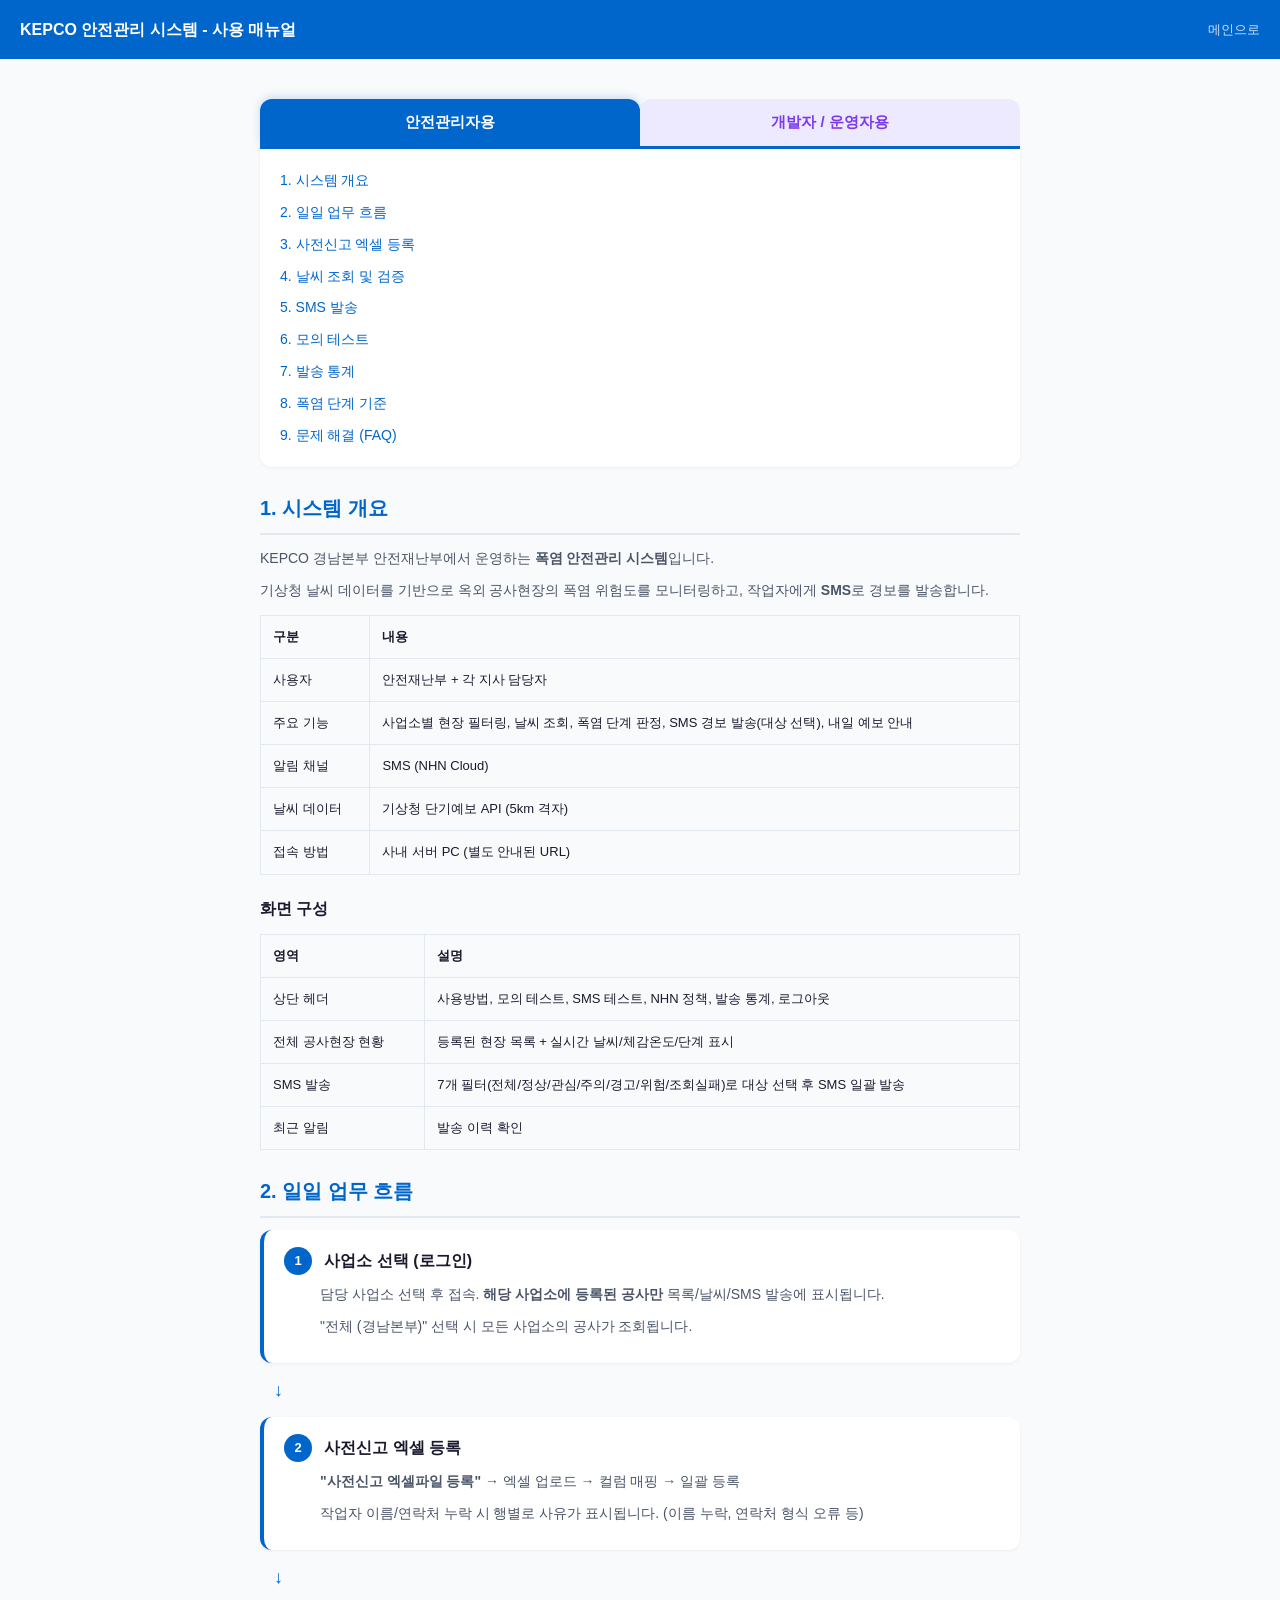
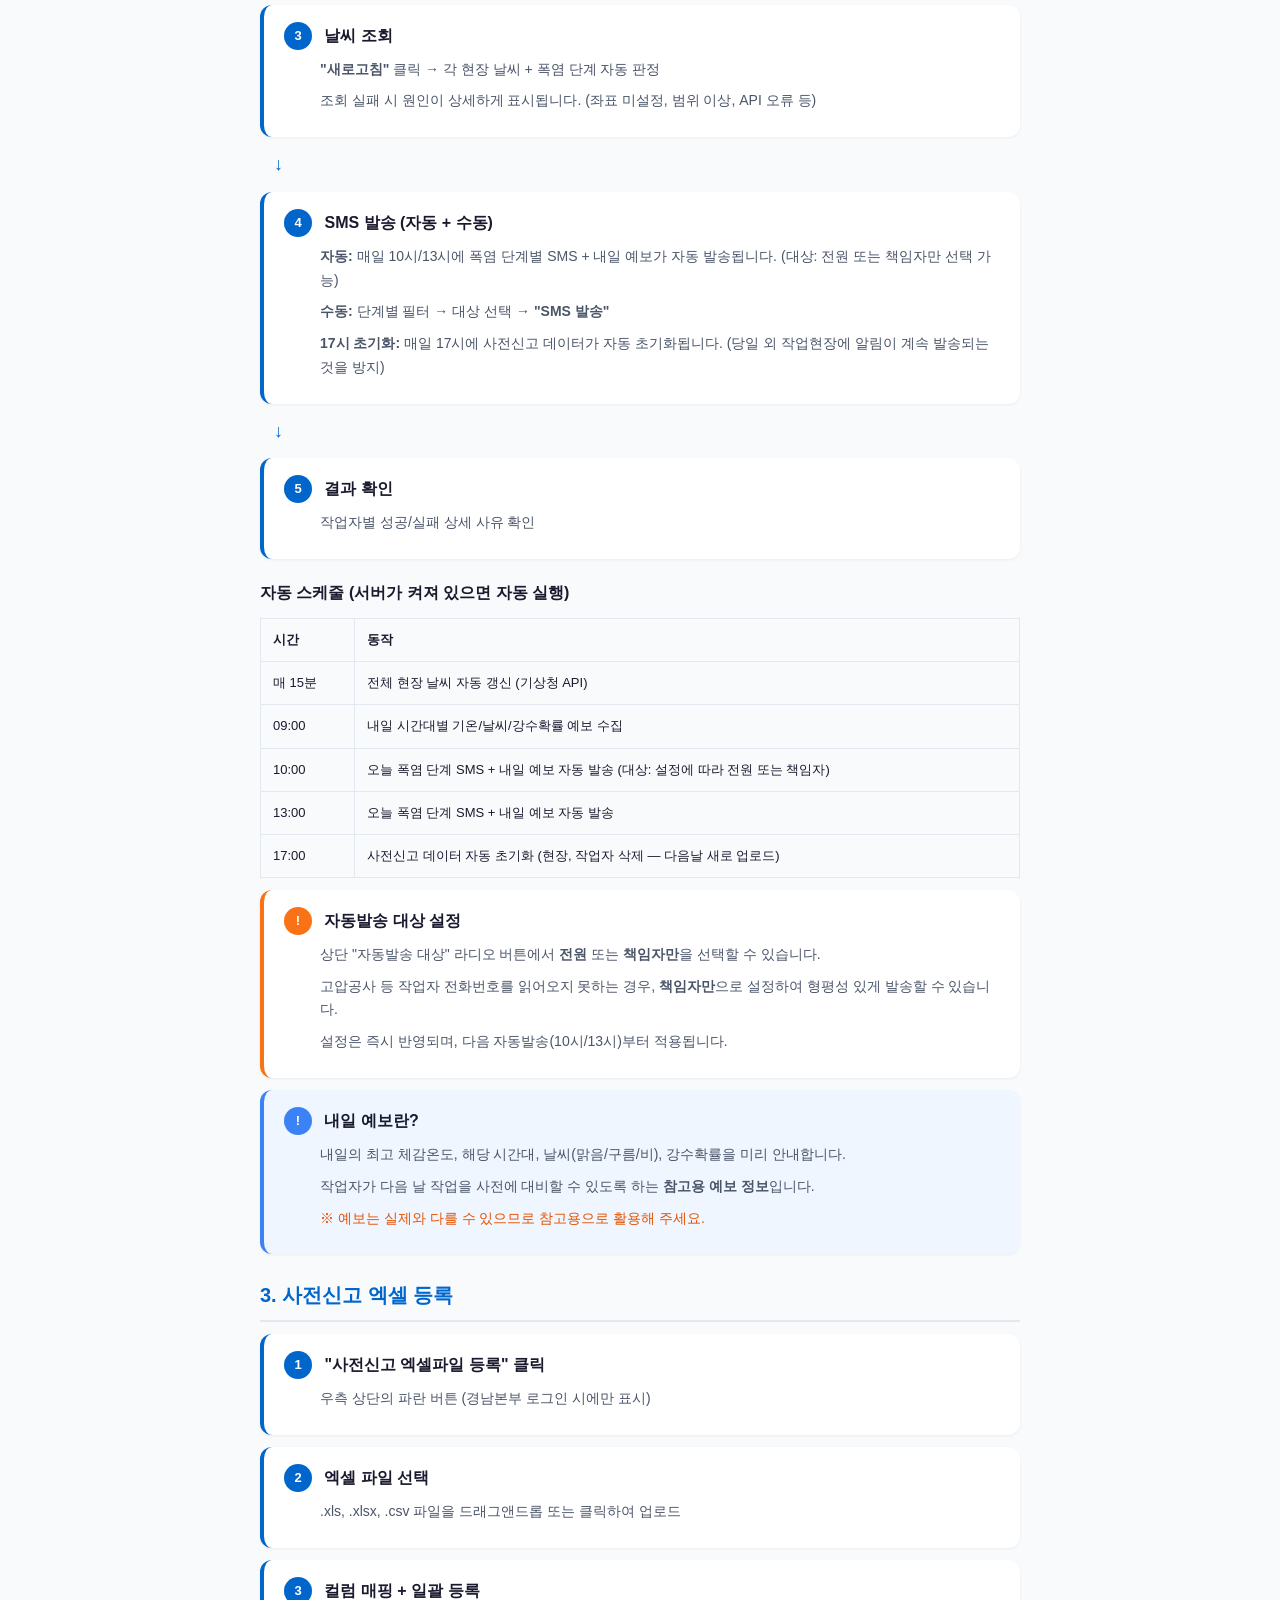
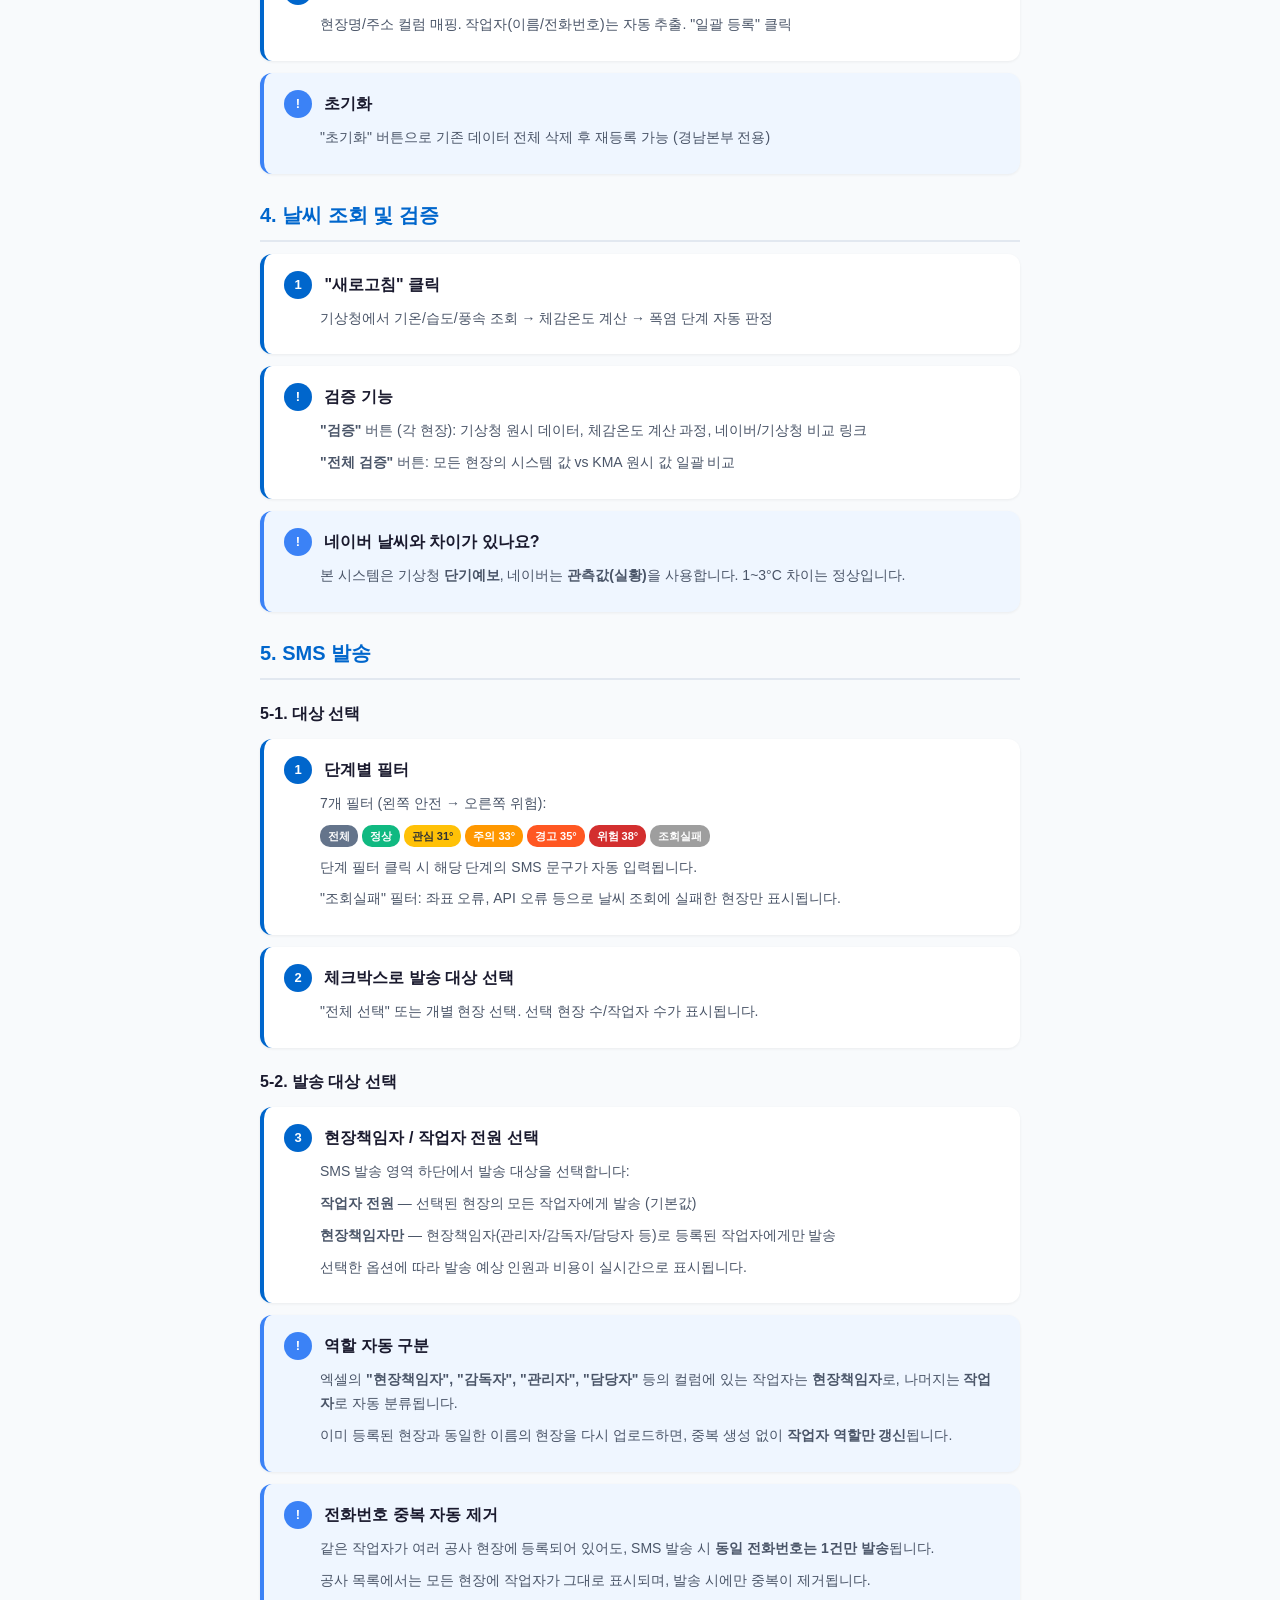
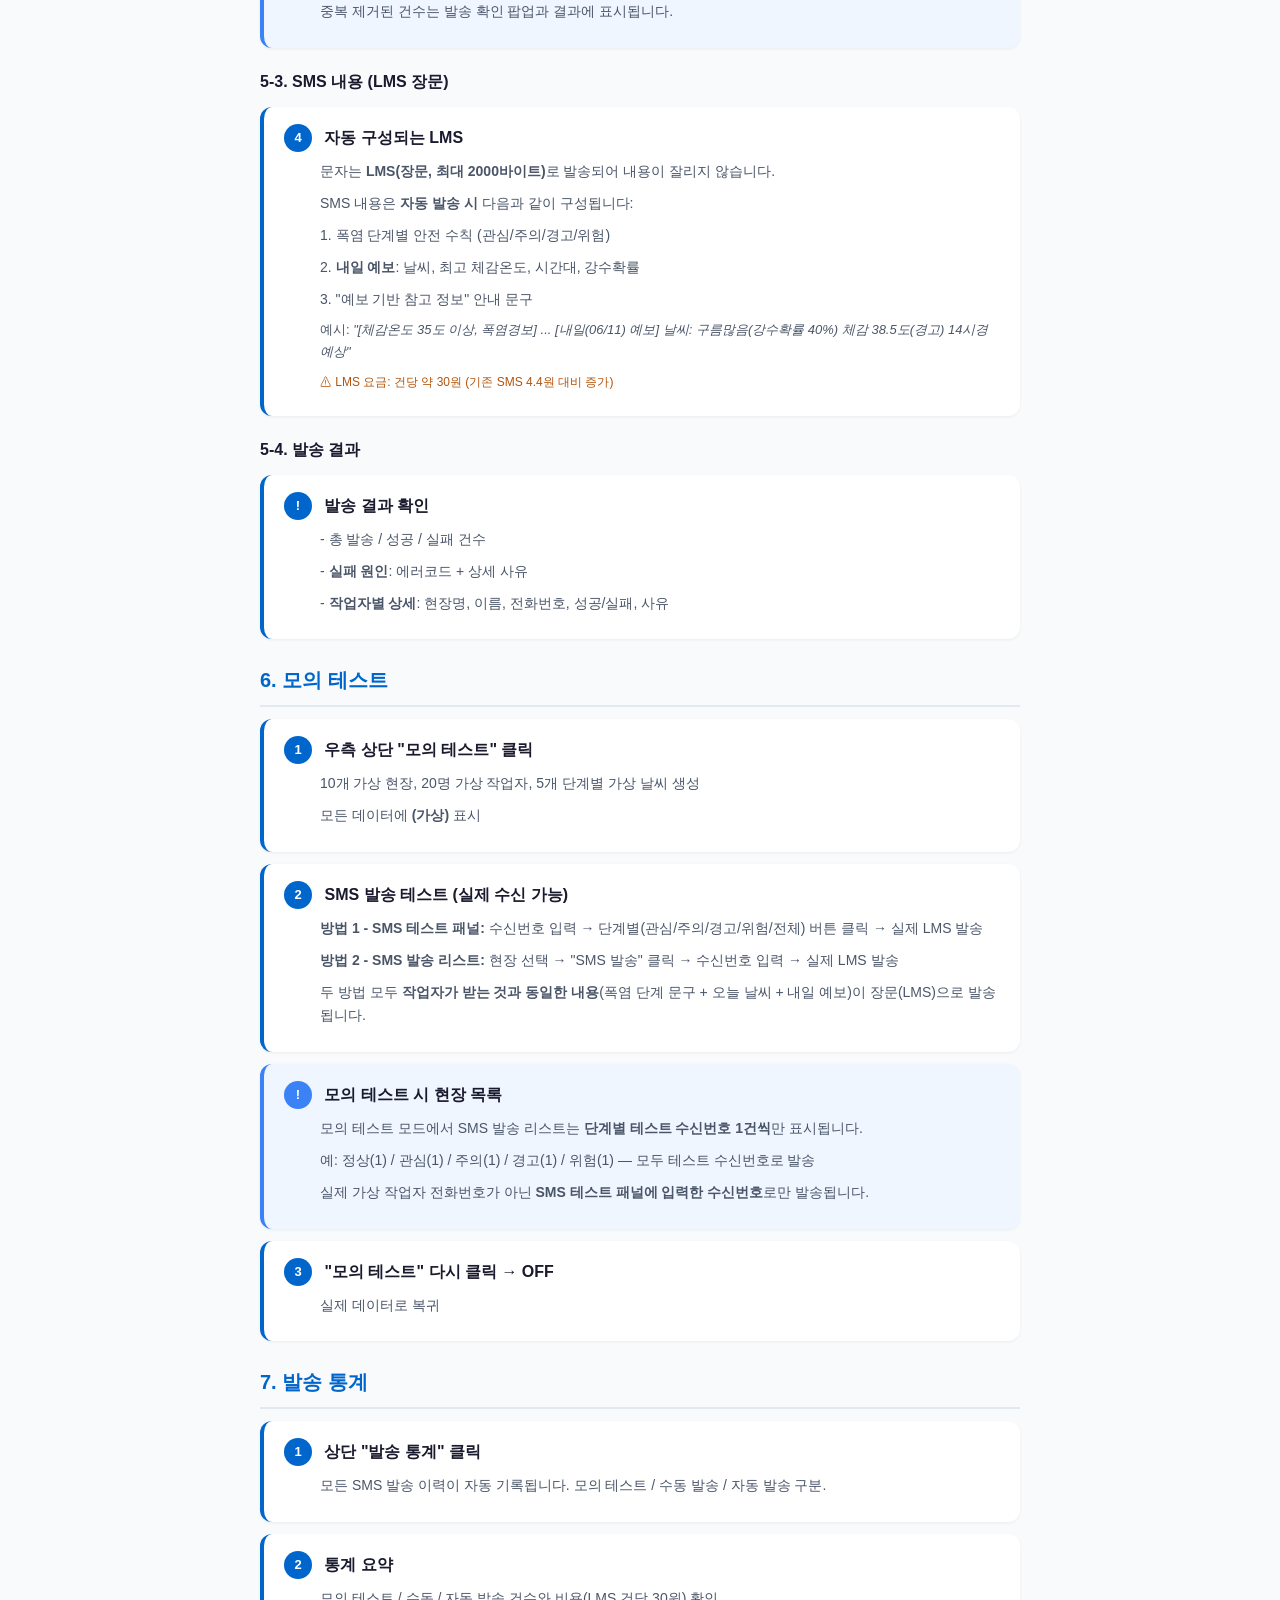
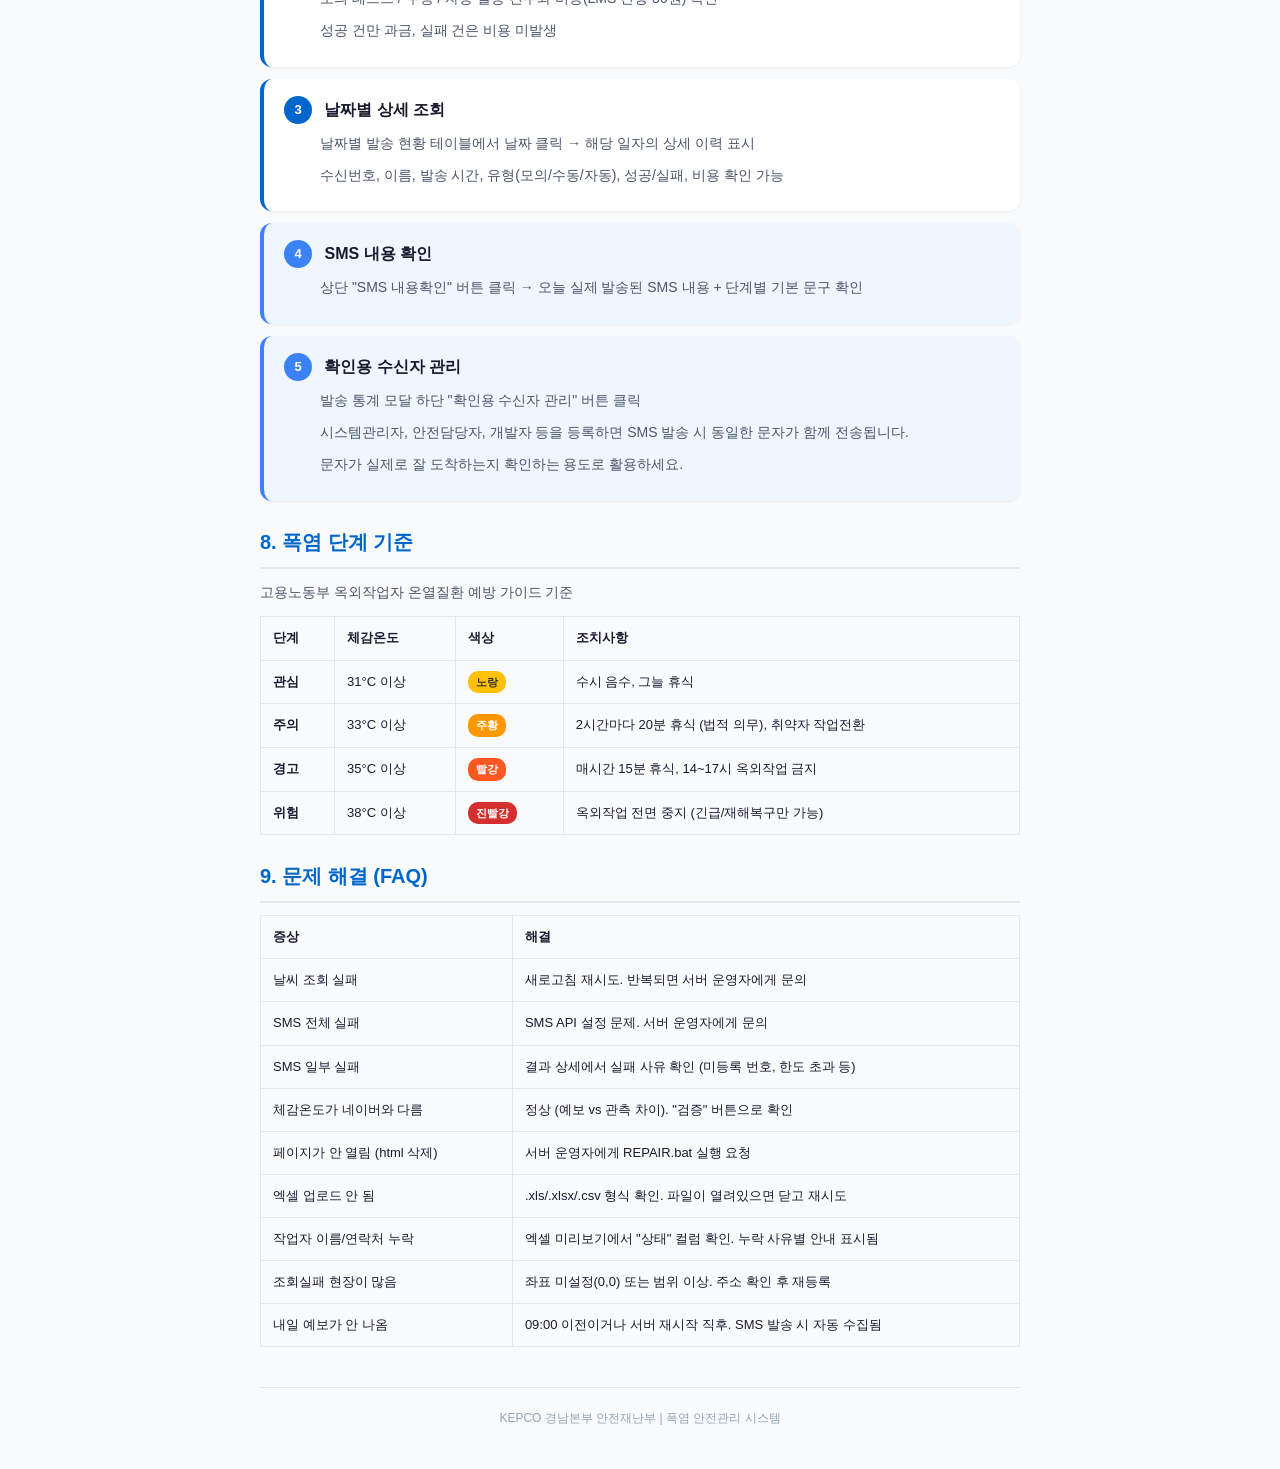
==== commit 0c970b48: "feat: 17시 사전신고 데이터 자동 초기화 + 자동발송 대상 설정 - 매일 17시 사전신고 데이터(현장/작업자) 자동 초기화   → 당일 외 작업 데이터에 알림문자가 계속 발송" ====
--- a/frontend/manual.html
+++ b/frontend/manual.html
@@ -129,8 +129,9 @@
 <div class="step">
     <span class="step-num">4</span>
     <h4>SMS 발송 (자동 + 수동)</h4>
-    <p><strong>자동:</strong> 매일 10시/13시에 폭염 단계별 SMS + 내일 예보가 자동 발송됩니다.</p>
+    <p><strong>자동:</strong> 매일 10시/13시에 폭염 단계별 SMS + 내일 예보가 자동 발송됩니다. (대상: 전원 또는 책임자만 선택 가능)</p>
     <p><strong>수동:</strong> 단계별 필터 &rarr; 대상 선택 &rarr; <strong>"SMS 발송"</strong></p>
+    <p><strong>17시 초기화:</strong> 매일 17시에 사전신고 데이터가 자동 초기화됩니다. (당일 외 작업현장에 알림이 계속 발송되는 것을 방지)</p>
 </div>
 <div class="flow-arrow">&#8595;</div>
 <div class="step">
@@ -144,9 +145,17 @@
     <tr><th>시간</th><th>동작</th></tr>
     <tr><td>매 15분</td><td>전체 현장 날씨 자동 갱신 (기상청 API)</td></tr>
     <tr><td>09:00</td><td>내일 시간대별 기온/날씨/강수확률 예보 수집</td></tr>
-    <tr><td>10:00</td><td>오늘 폭염 단계 SMS + 내일 예보 자동 발송</td></tr>
+    <tr><td>10:00</td><td>오늘 폭염 단계 SMS + 내일 예보 자동 발송 (대상: 설정에 따라 전원 또는 책임자)</td></tr>
     <tr><td>13:00</td><td>오늘 폭염 단계 SMS + 내일 예보 자동 발송</td></tr>
-</table>
+    <tr><td>17:00</td><td>사전신고 데이터 자동 초기화 (현장, 작업자 삭제 &mdash; 다음날 새로 업로드)</td></tr>
+</table>
+<div class="step warn">
+    <span class="step-num">!</span>
+    <h4>자동발송 대상 설정</h4>
+    <p>상단 "자동발송 대상" 라디오 버튼에서 <b>전원</b> 또는 <b>책임자만</b>을 선택할 수 있습니다.</p>
+    <p>고압공사 등 작업자 전화번호를 읽어오지 못하는 경우, <b>책임자만</b>으로 설정하여 형평성 있게 발송할 수 있습니다.</p>
+    <p>설정은 즉시 반영되며, 다음 자동발송(10시/13시)부터 적용됩니다.</p>
+</div>
 <div class="step info">
     <span class="step-num">!</span>
     <h4>내일 예보란?</h4>
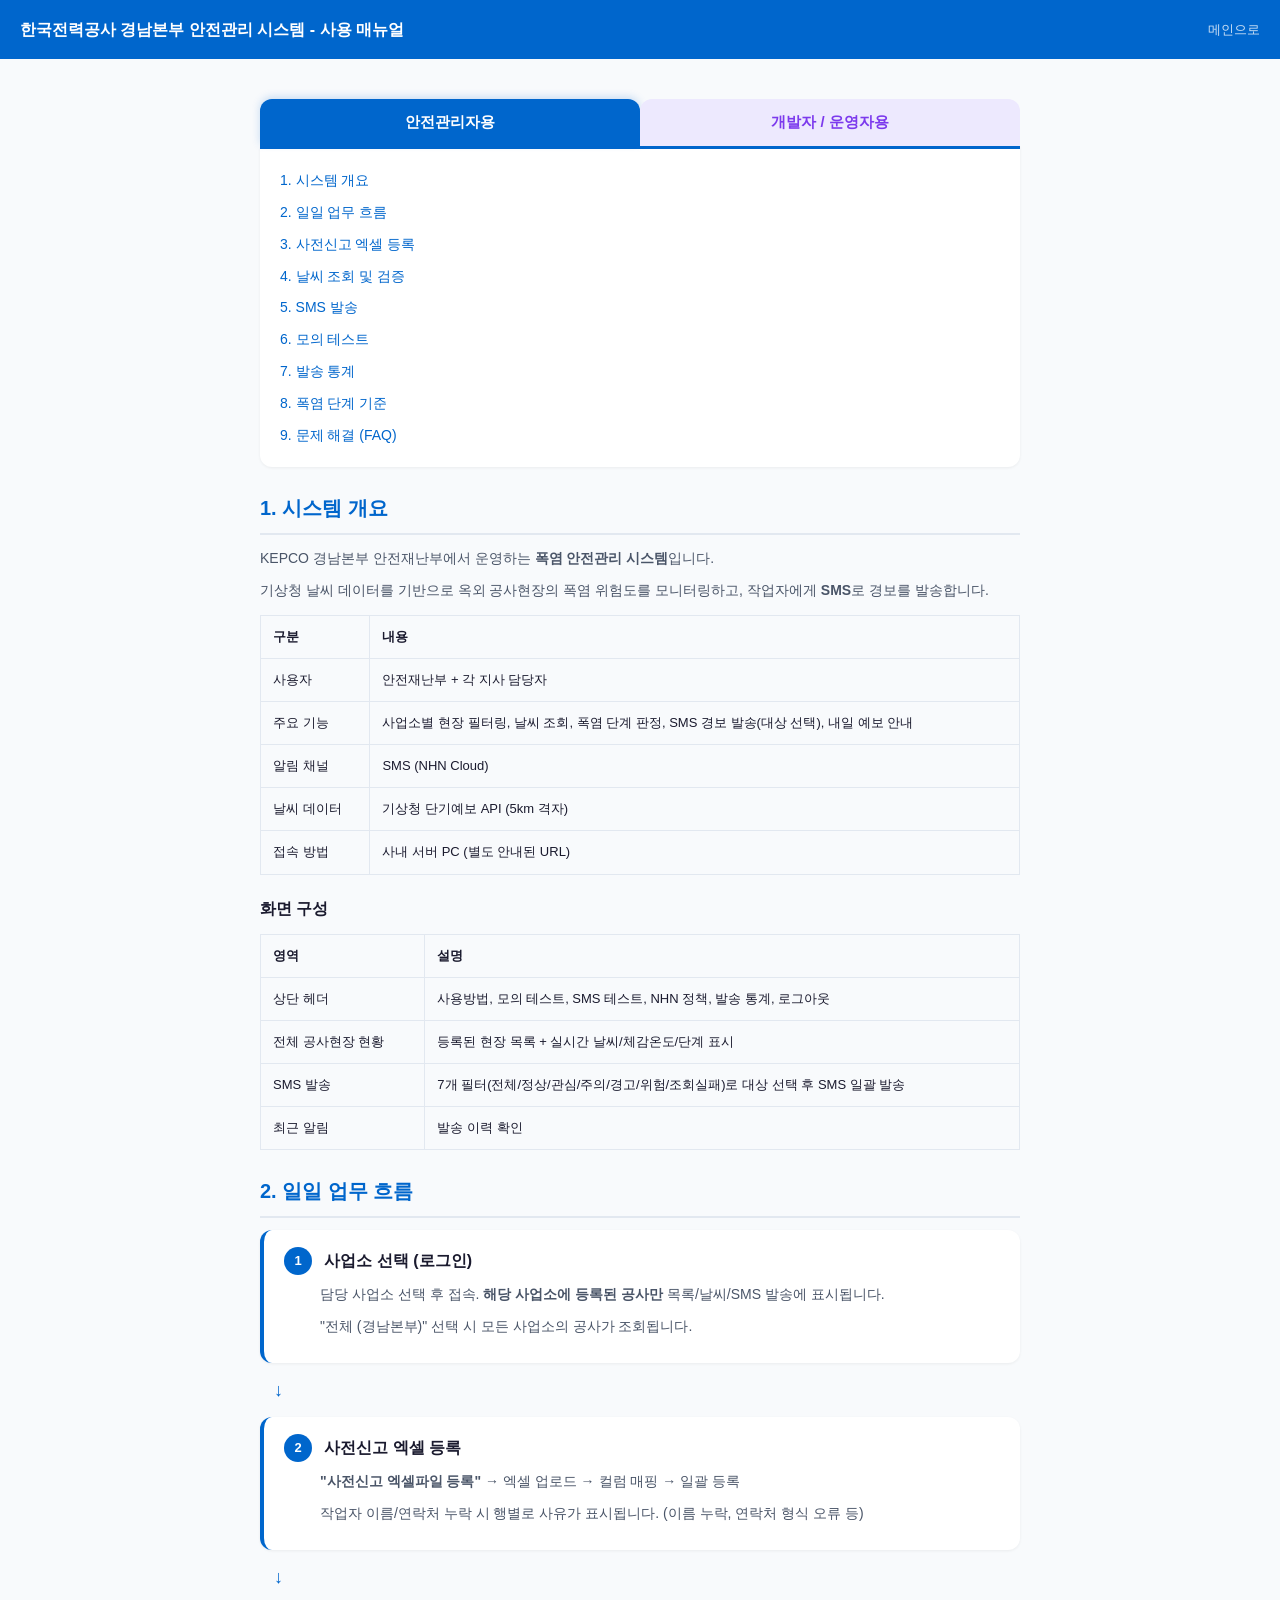
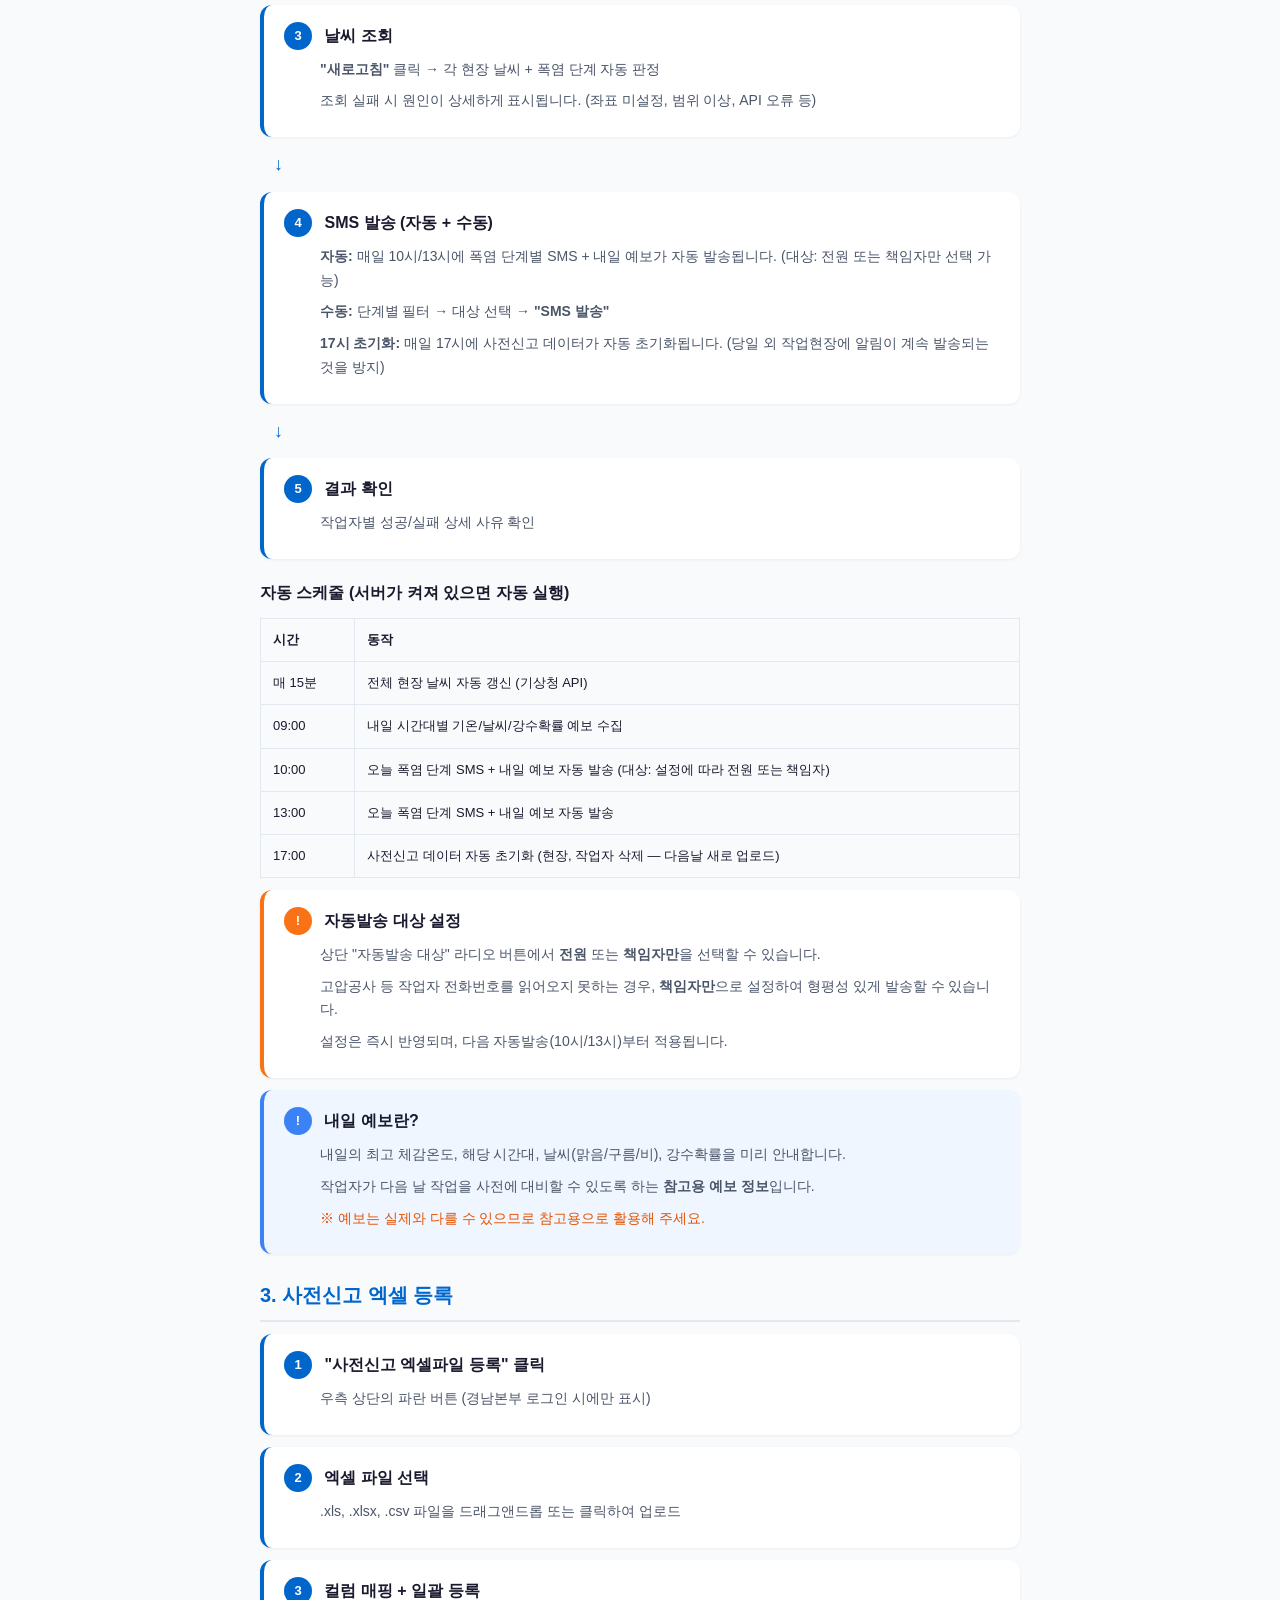
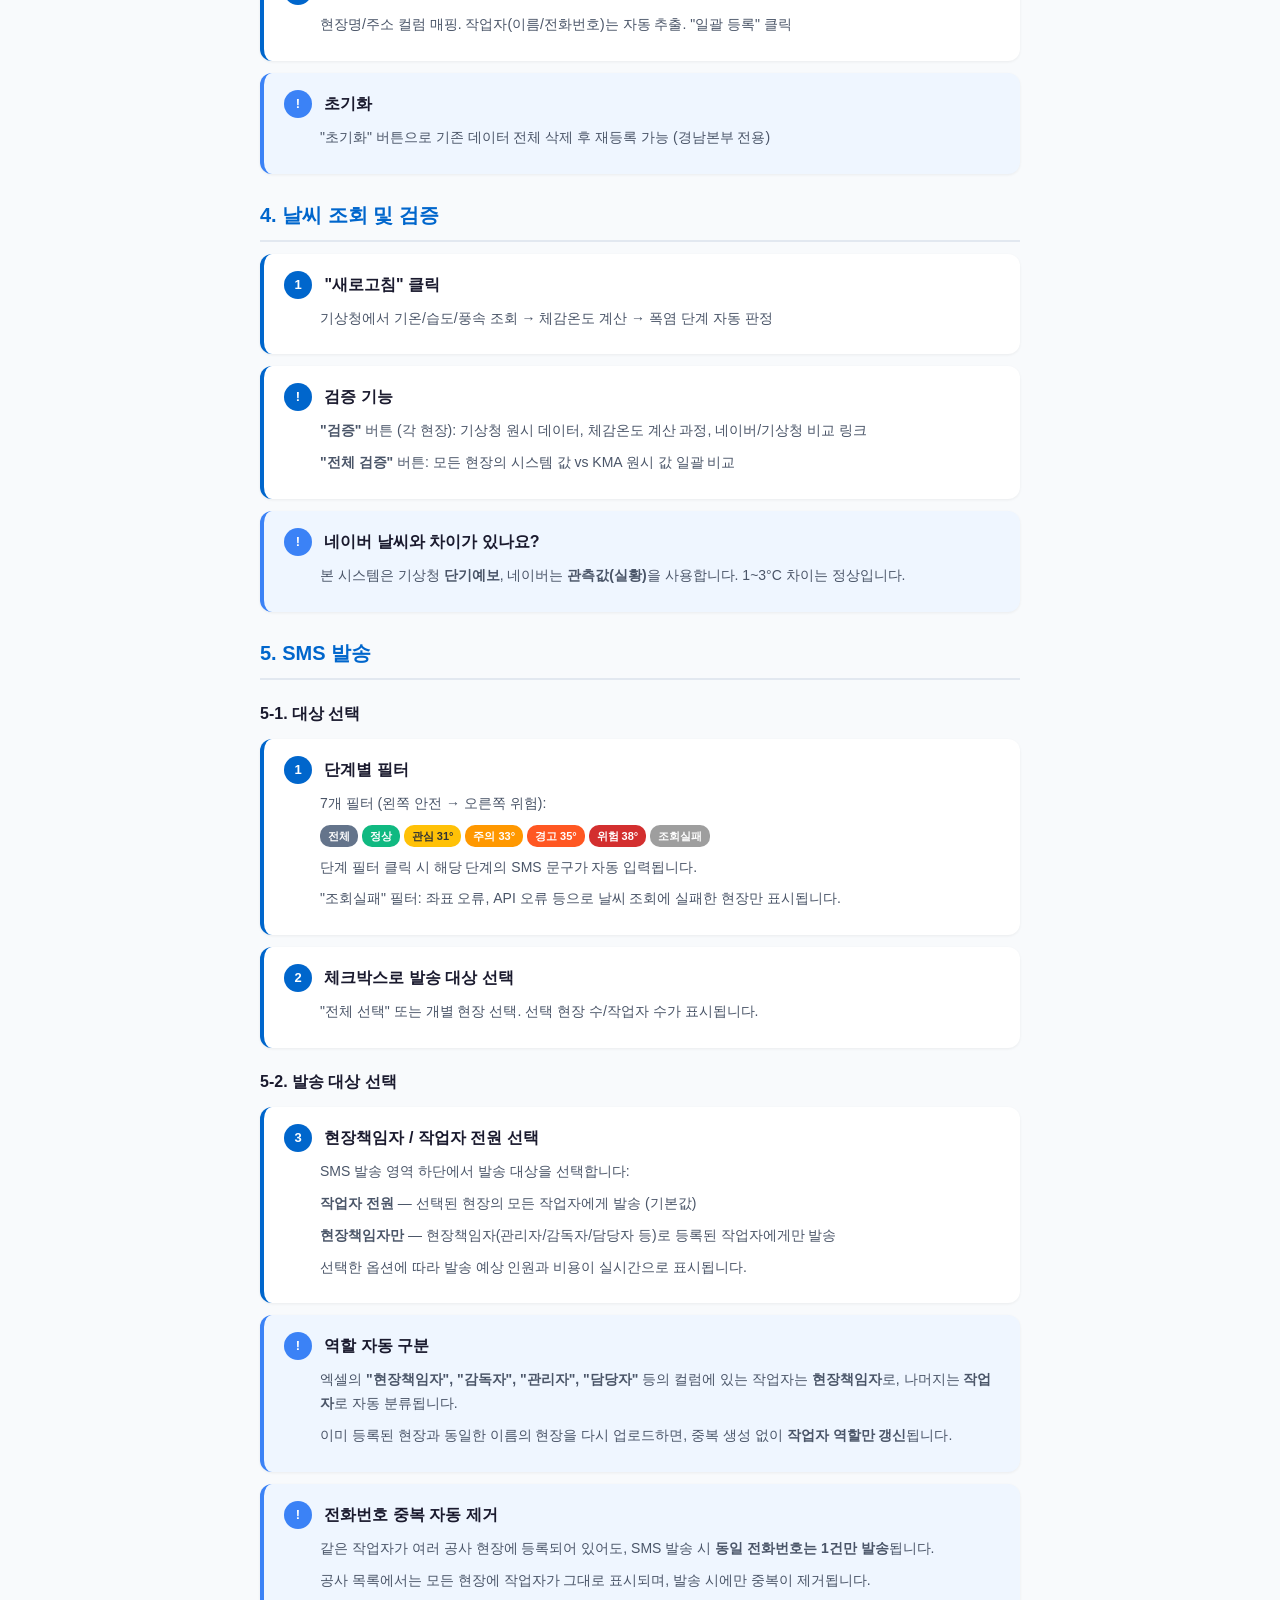
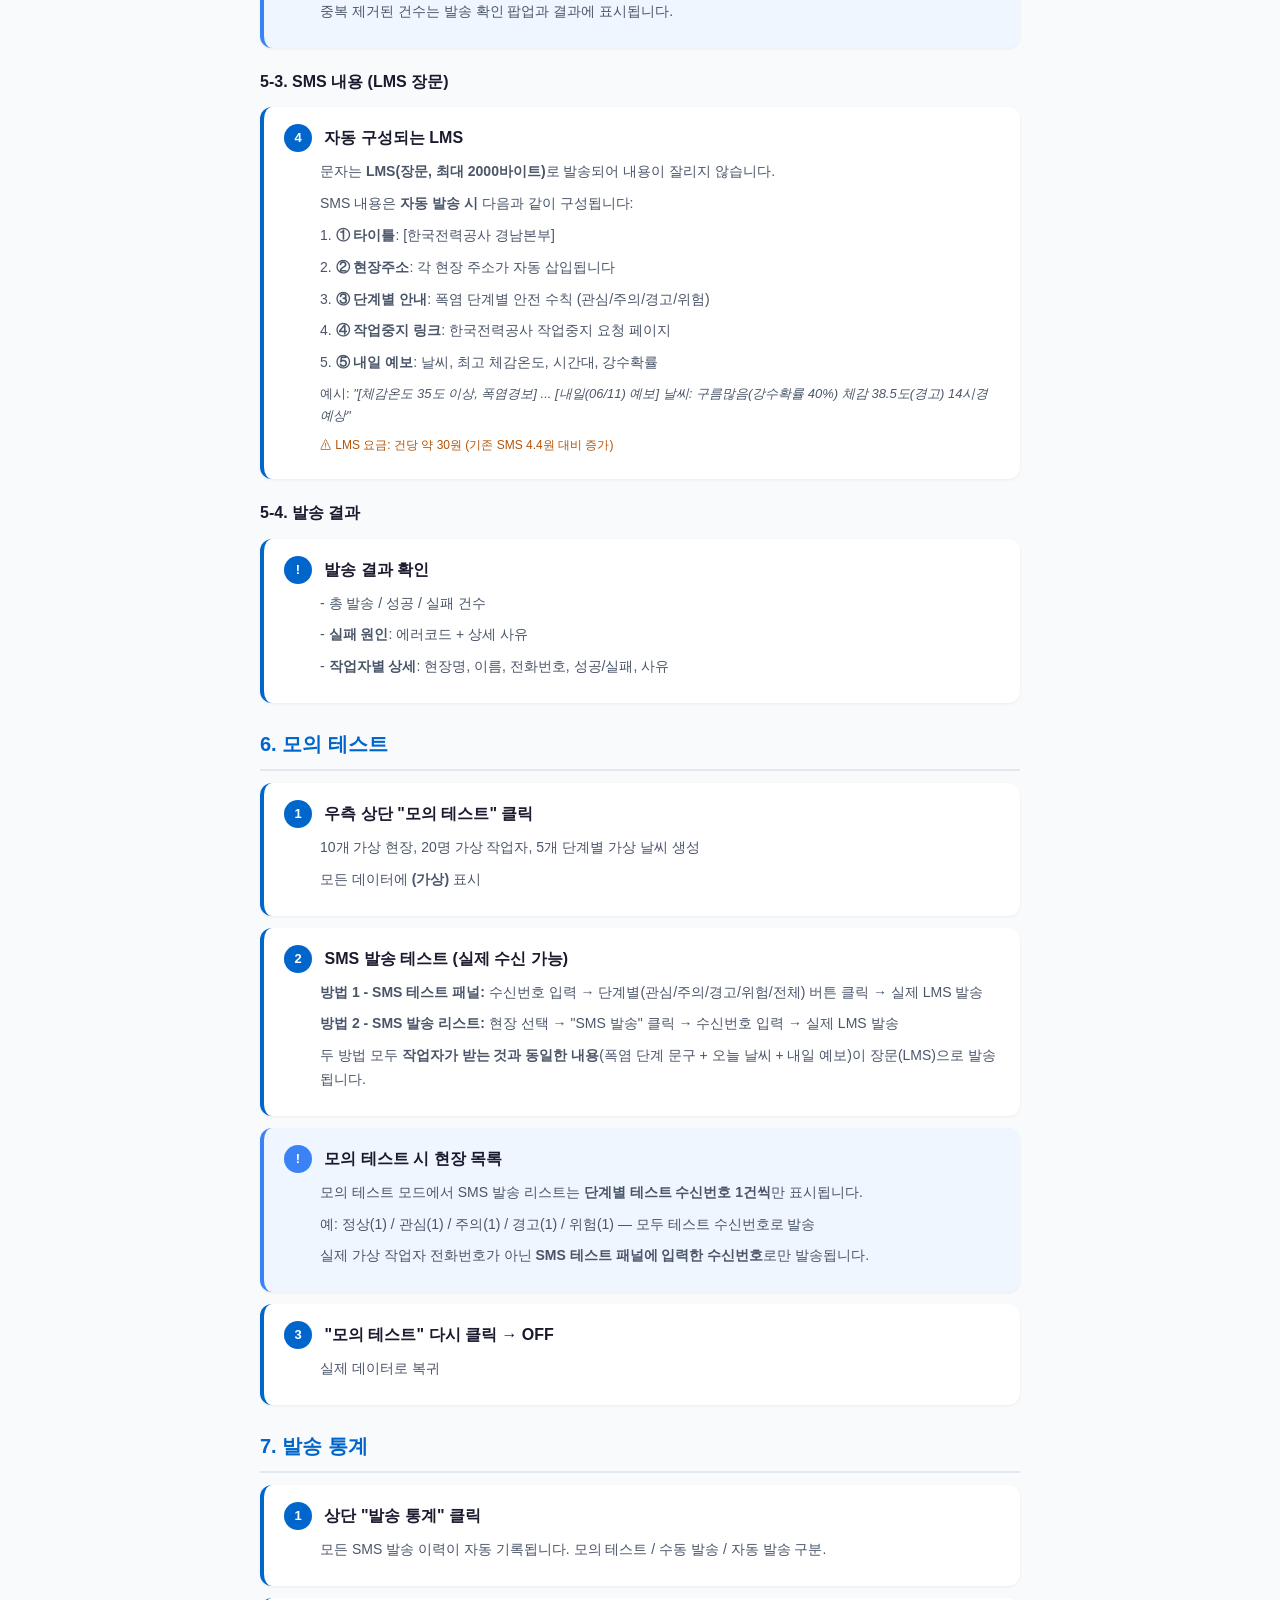
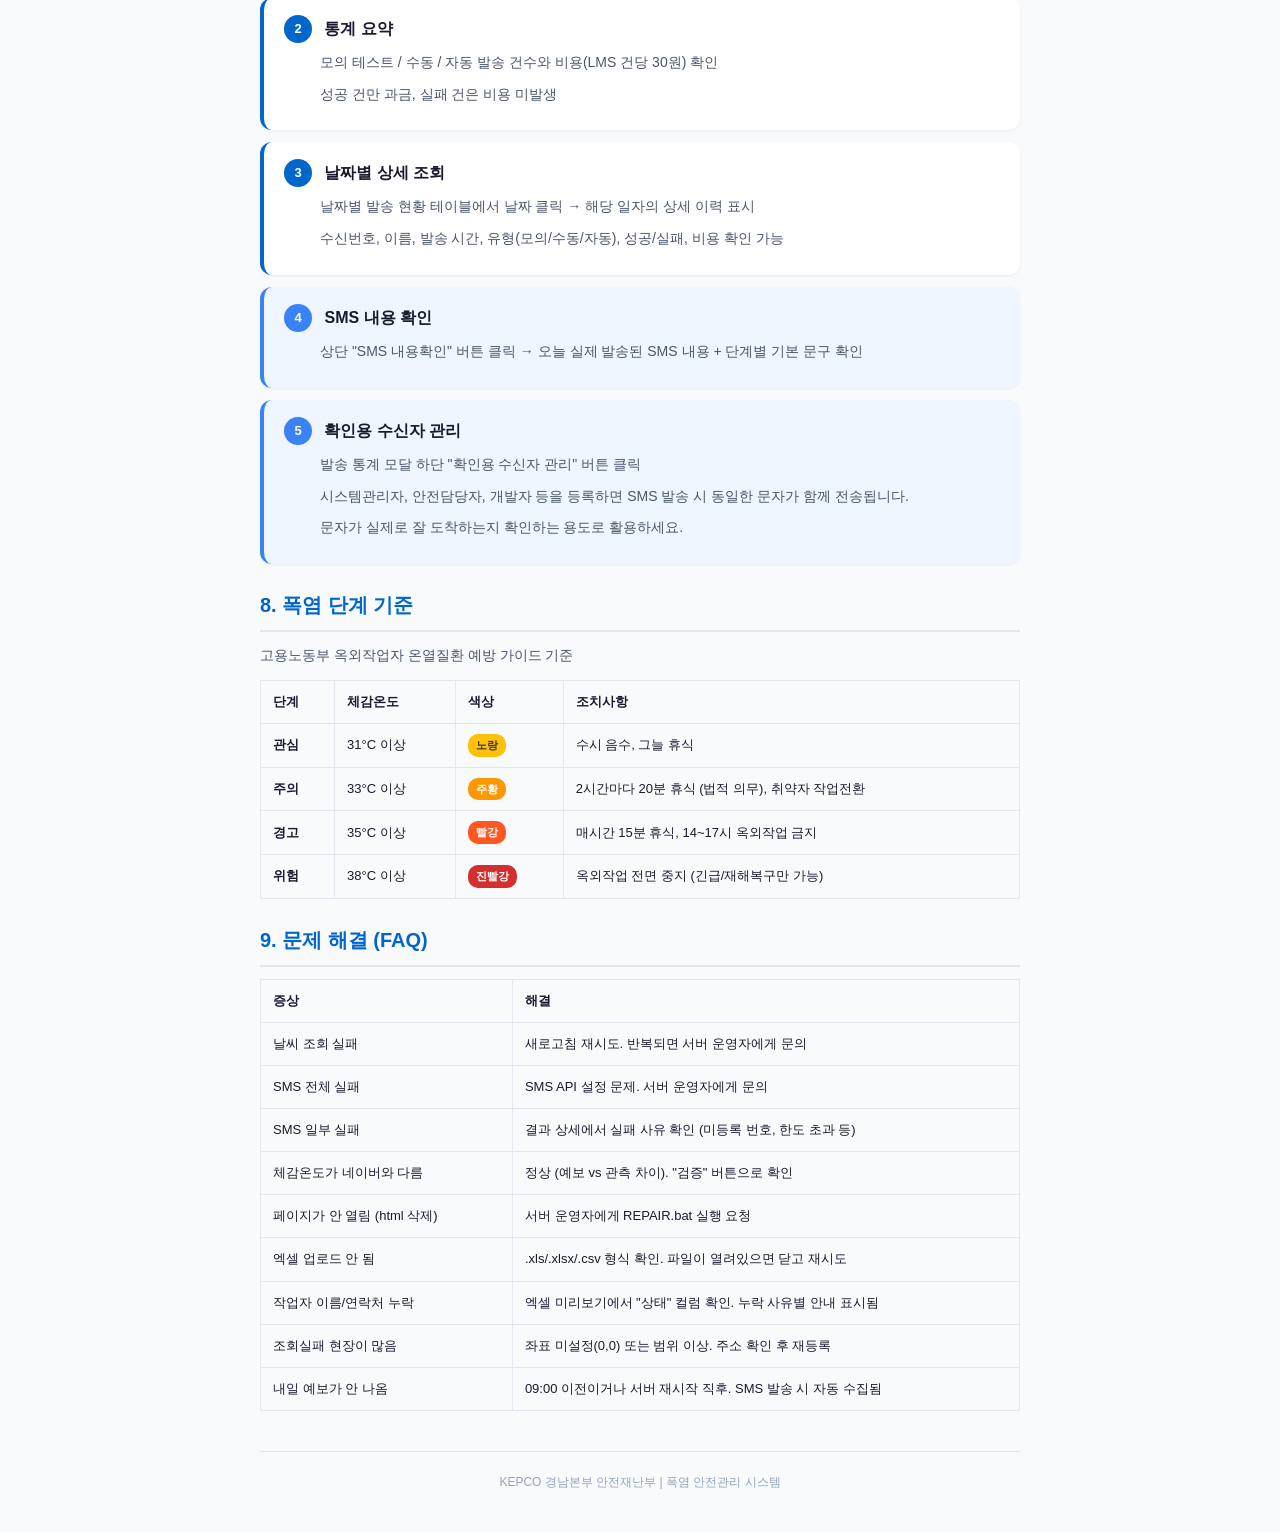
==== commit 075b5ffa: "fix: 보안 취약점 조치 + SMS 문구 변경 (한국전력공사 경남본부) 보안 조치: - 개인정보(전화번호) API 응답 마스킹 (010-****-5678) - 로그 내 전화번호 " ====
--- a/frontend/manual.html
+++ b/frontend/manual.html
@@ -3,7 +3,7 @@
 <head>
     <meta charset="UTF-8">
     <meta name="viewport" content="width=device-width, initial-scale=1.0">
-    <title>KEPCO 안전관리 시스템 - 사용 매뉴얼</title>
+    <title>한국전력공사 경남본부 안전관리 시스템 - 사용 매뉴얼</title>
     <style>
         * { margin:0; padding:0; box-sizing:border-box; }
         body { font-family:-apple-system,BlinkMacSystemFont,'Segoe UI',Roboto,sans-serif; background:#f8fafc; color:#1a1a2e; line-height:1.7; }
@@ -53,7 +53,7 @@
 <body>
 
 <div class="header">
-    <h1>KEPCO 안전관리 시스템 - 사용 매뉴얼</h1>
+    <h1>한국전력공사 경남본부 안전관리 시스템 - 사용 매뉴얼</h1>
     <a href="/">메인으로</a>
 </div>
 
@@ -251,9 +251,11 @@
     <h4>자동 구성되는 LMS</h4>
     <p>문자는 <strong>LMS(장문, 최대 2000바이트)</strong>로 발송되어 내용이 잘리지 않습니다.</p>
     <p>SMS 내용은 <strong>자동 발송 시</strong> 다음과 같이 구성됩니다:</p>
-    <p>1. 폭염 단계별 안전 수칙 (관심/주의/경고/위험)</p>
-    <p>2. <strong>내일 예보</strong>: 날씨, 최고 체감온도, 시간대, 강수확률</p>
-    <p>3. "예보 기반 참고 정보" 안내 문구</p>
+    <p>1. <strong>① 타이틀</strong>: [한국전력공사 경남본부]</p>
+    <p>2. <strong>② 현장주소</strong>: 각 현장 주소가 자동 삽입됩니다</p>
+    <p>3. <strong>③ 단계별 안내</strong>: 폭염 단계별 안전 수칙 (관심/주의/경고/위험)</p>
+    <p>4. <strong>④ 작업중지 링크</strong>: 한국전력공사 작업중지 요청 페이지</p>
+    <p>5. <strong>⑤ 내일 예보</strong>: 날씨, 최고 체감온도, 시간대, 강수확률</p>
     <p style="color:#4a5568;font-size:13px;margin-top:8px">예시: <em>"[체감온도 35도 이상, 폭염경보] ... [내일(06/11) 예보] 날씨: 구름많음(강수확률 40%) 체감 38.5도(경고) 14시경 예상"</em></p>
     <p style="color:#b45309;font-size:12px;margin-top:4px">&#9888; LMS 요금: 건당 약 30원 (기존 SMS 4.4원 대비 증가)</p>
 </div>
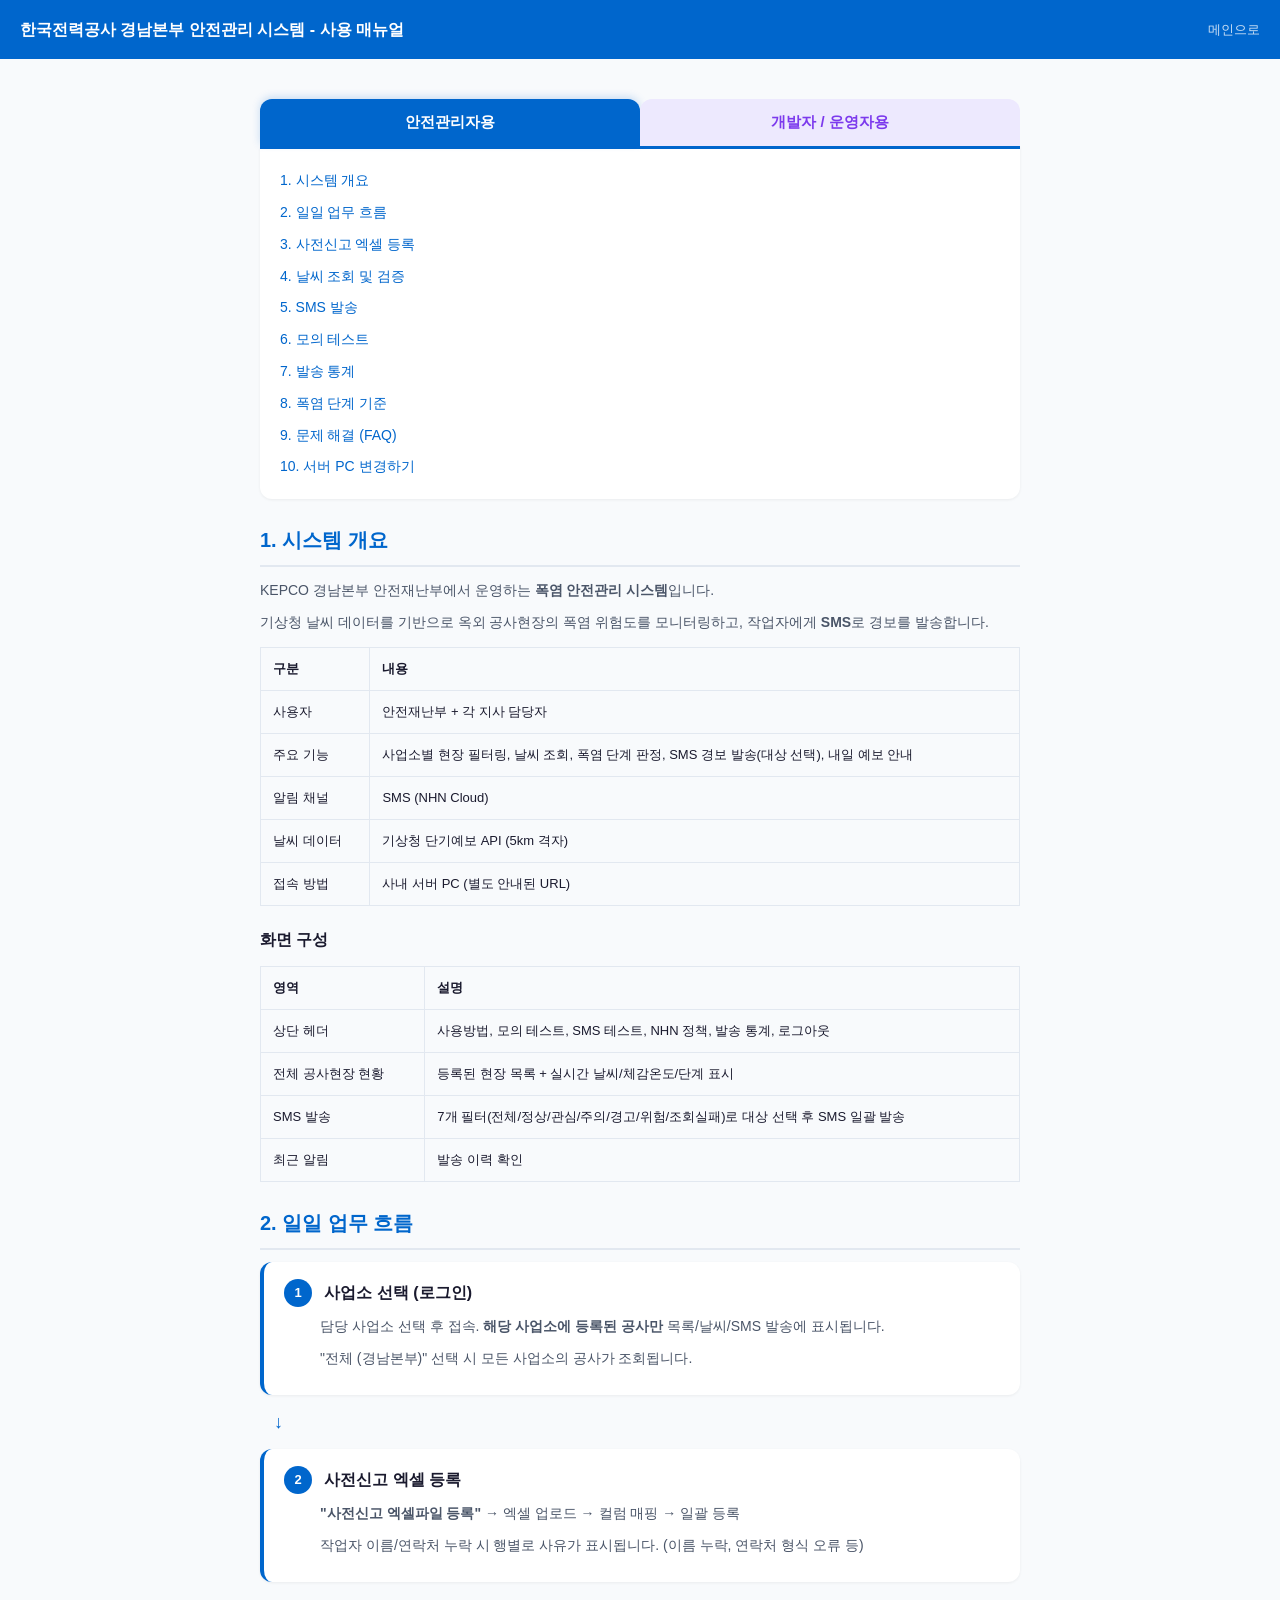
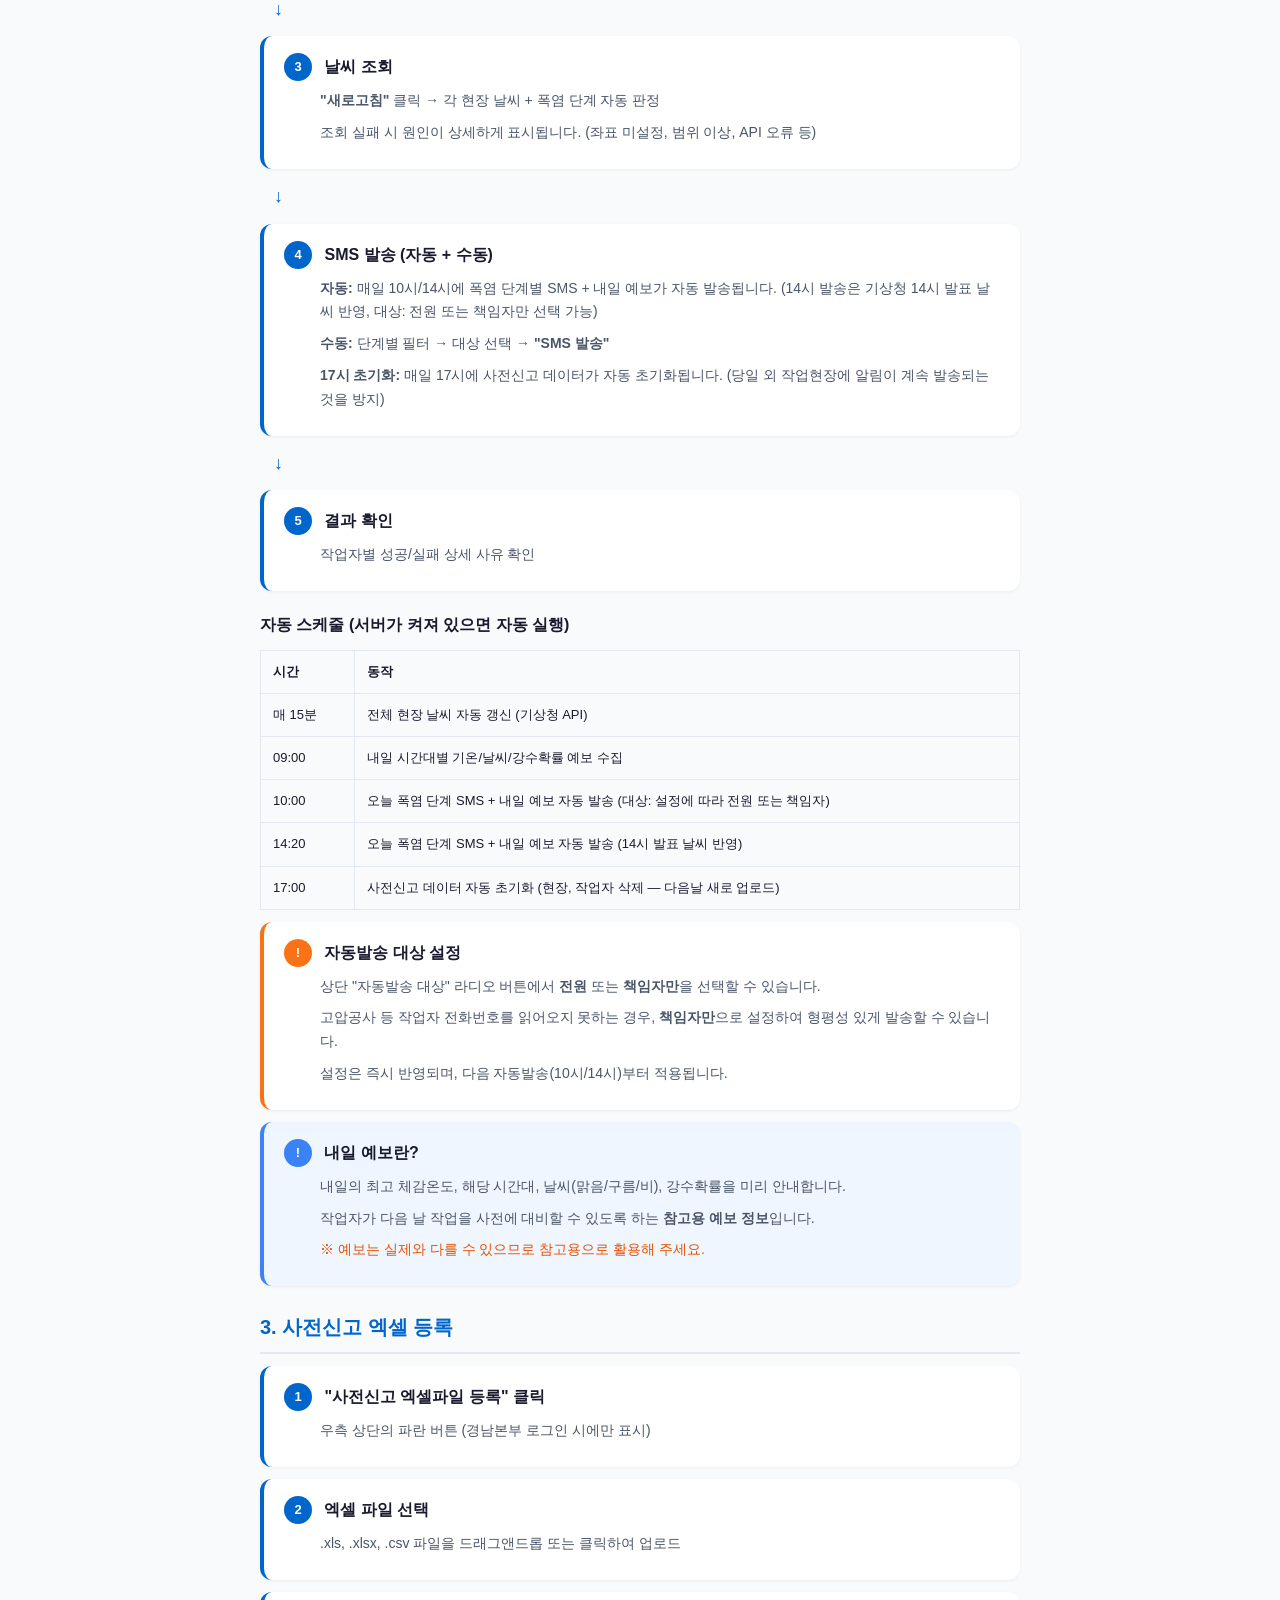
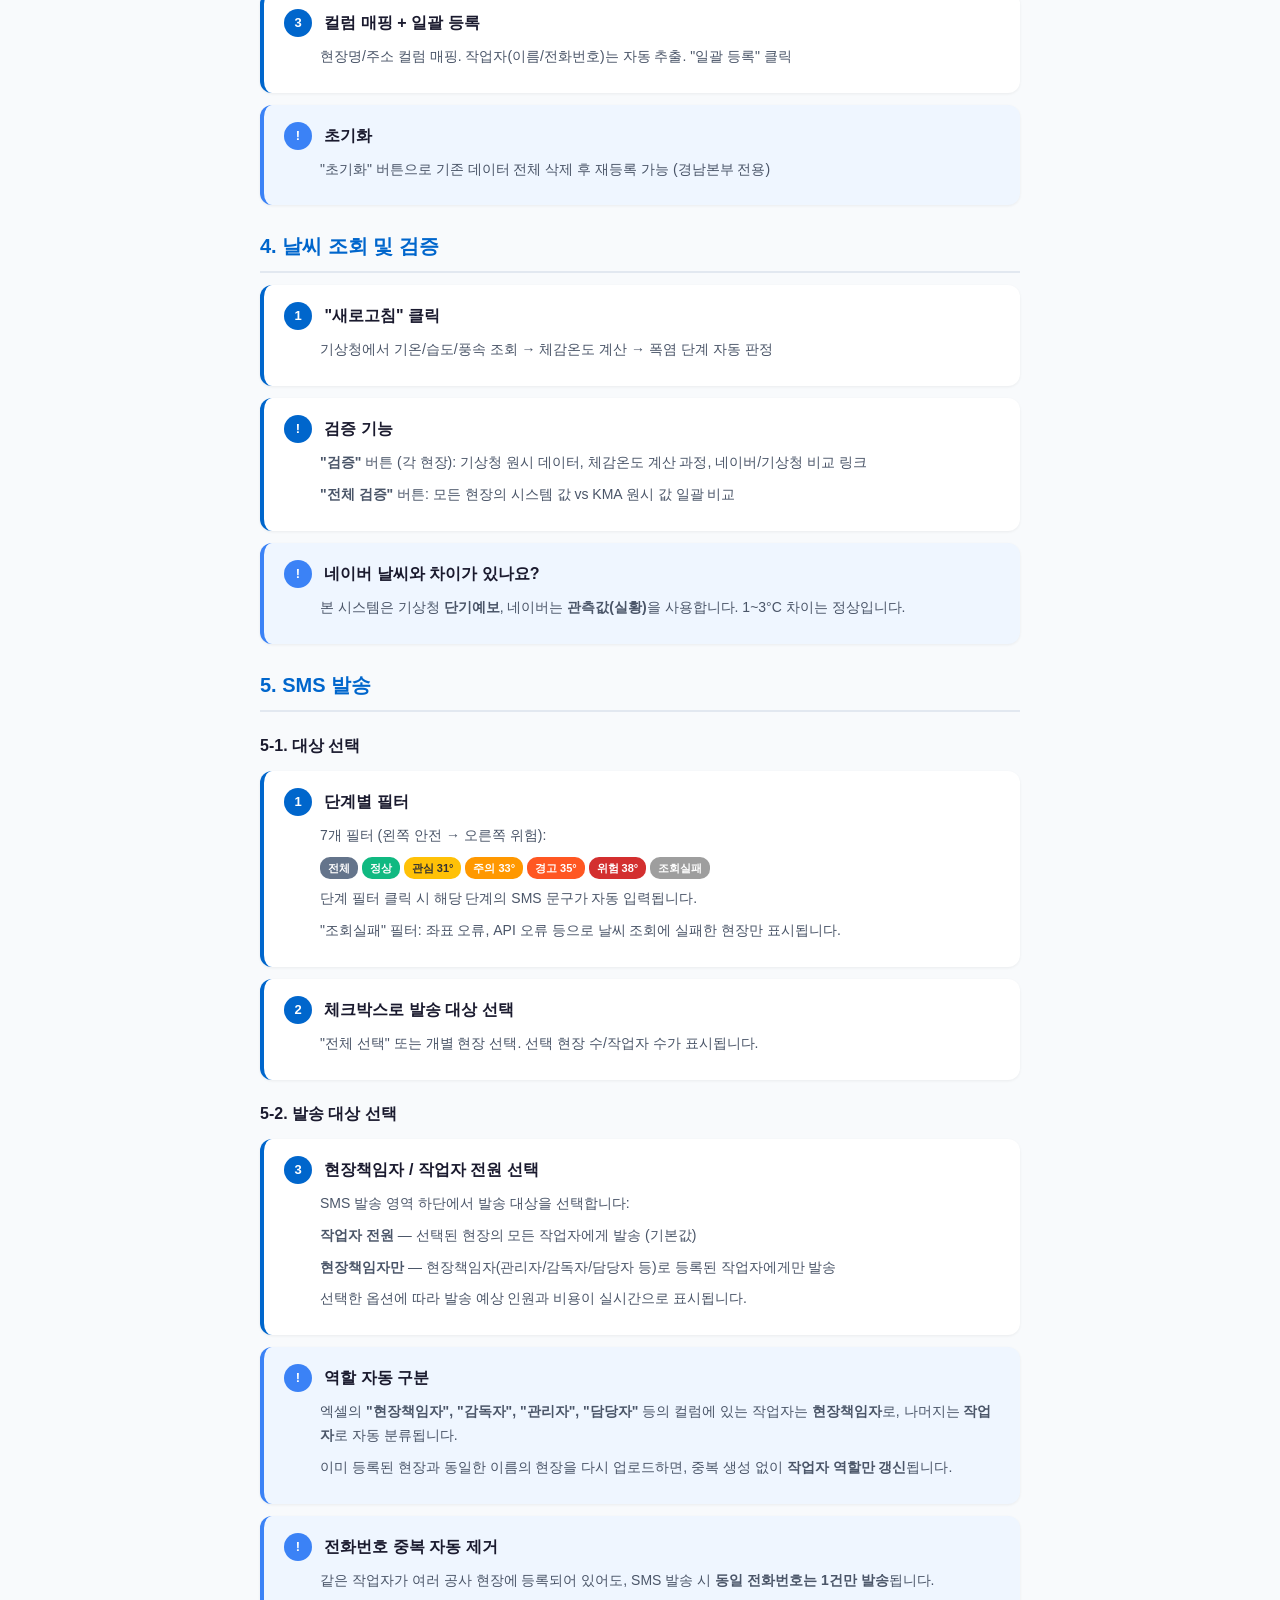
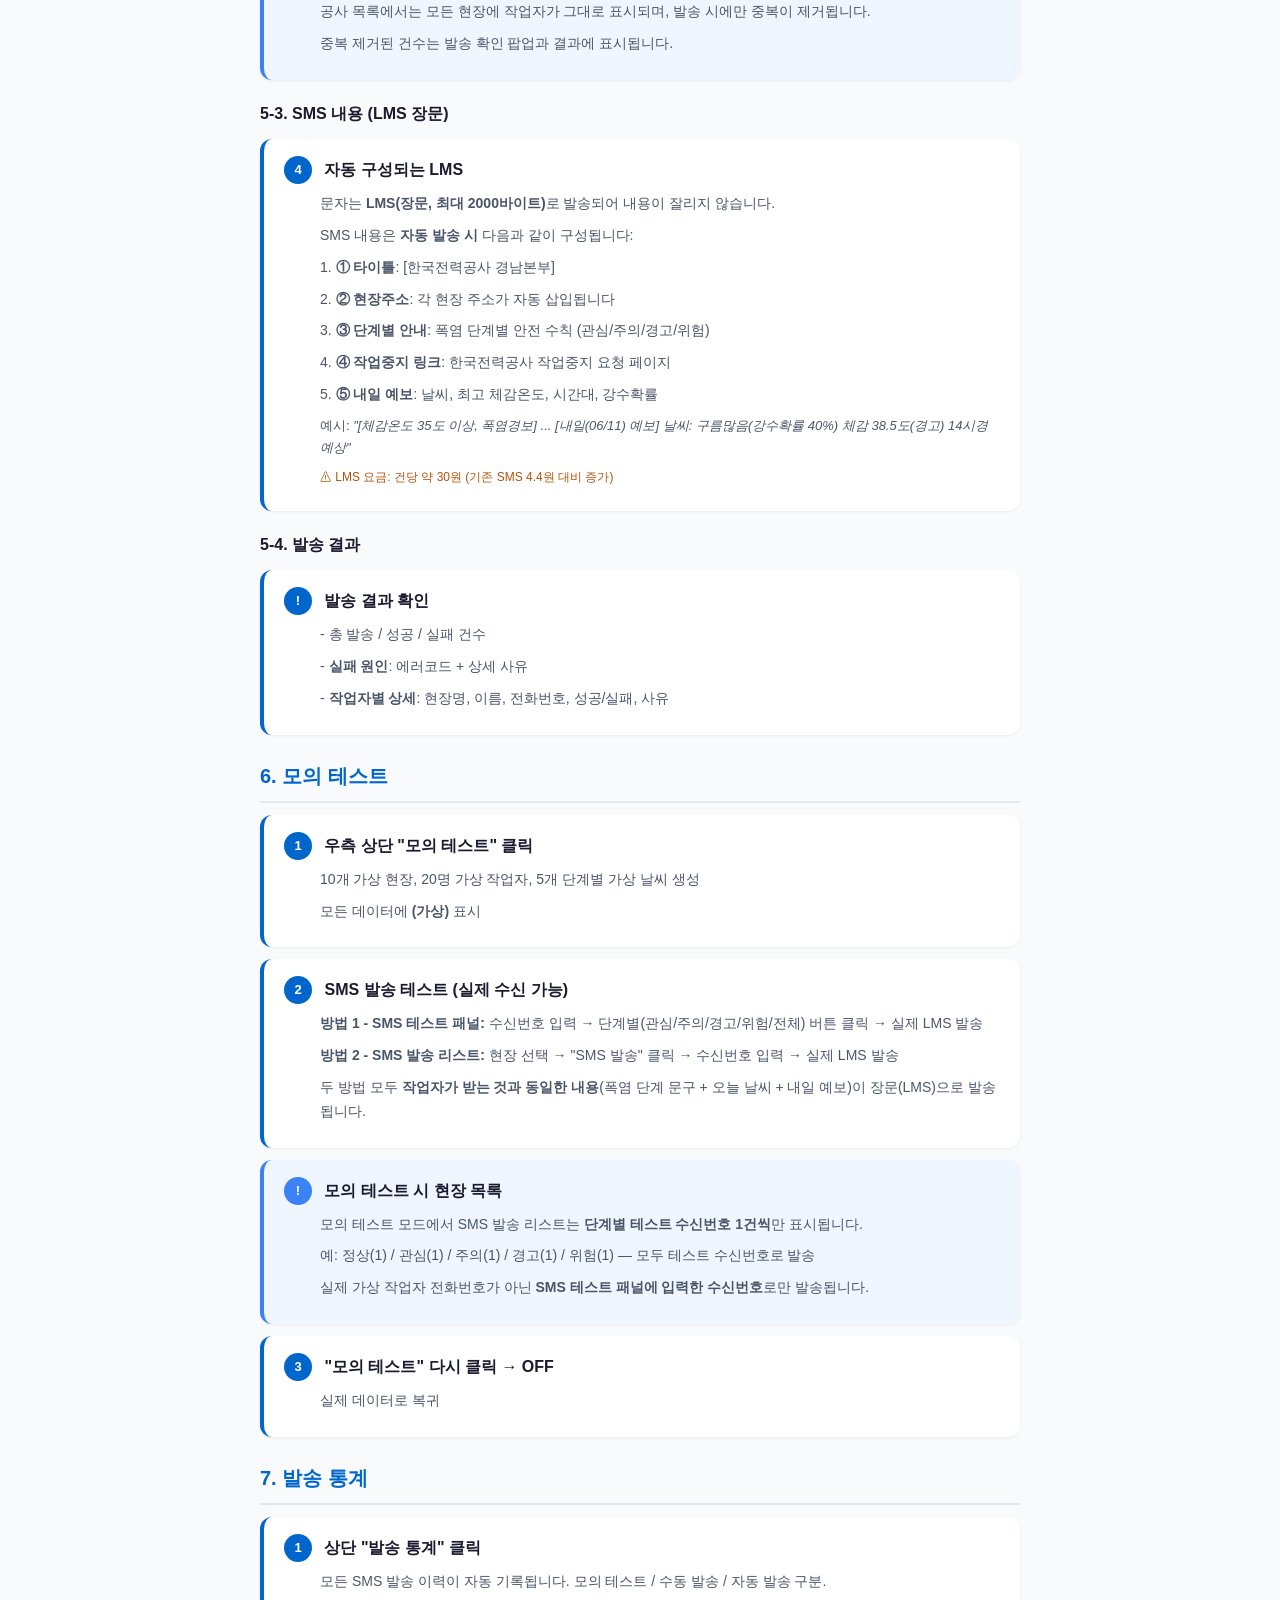
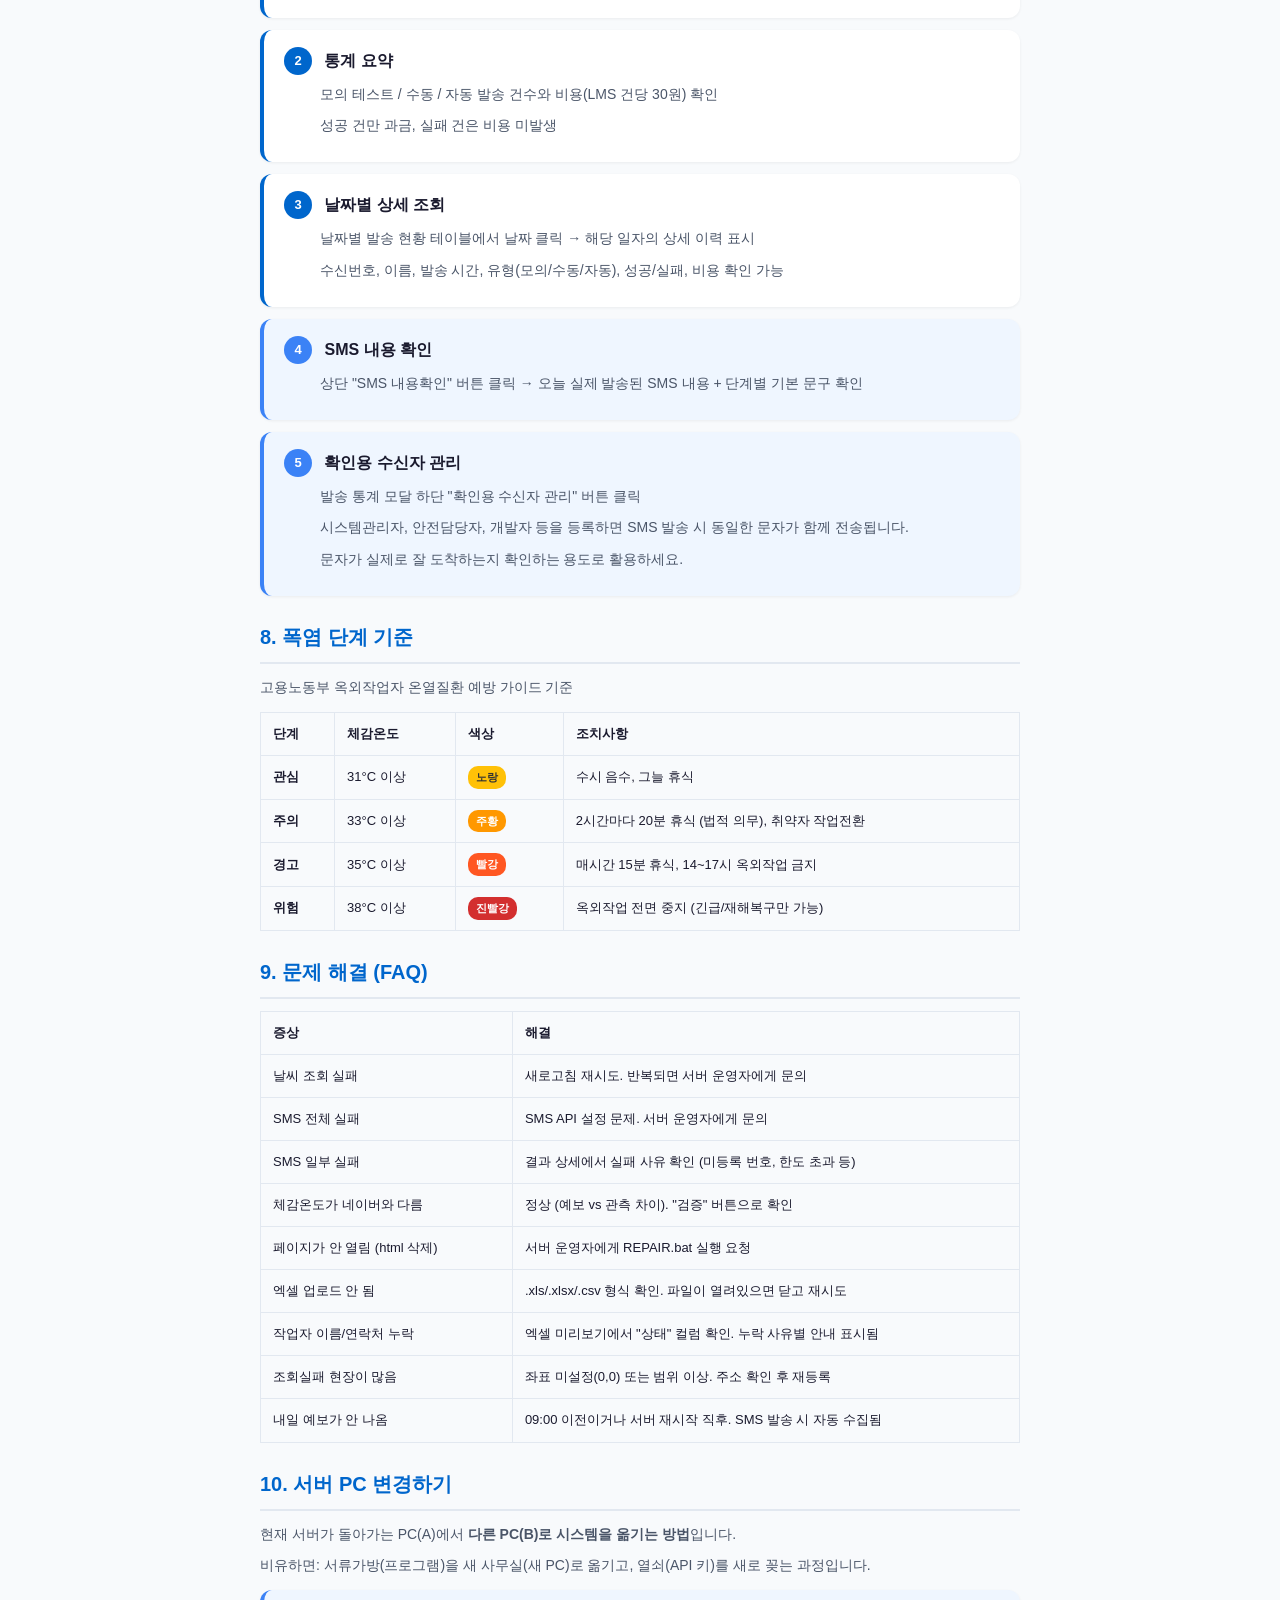
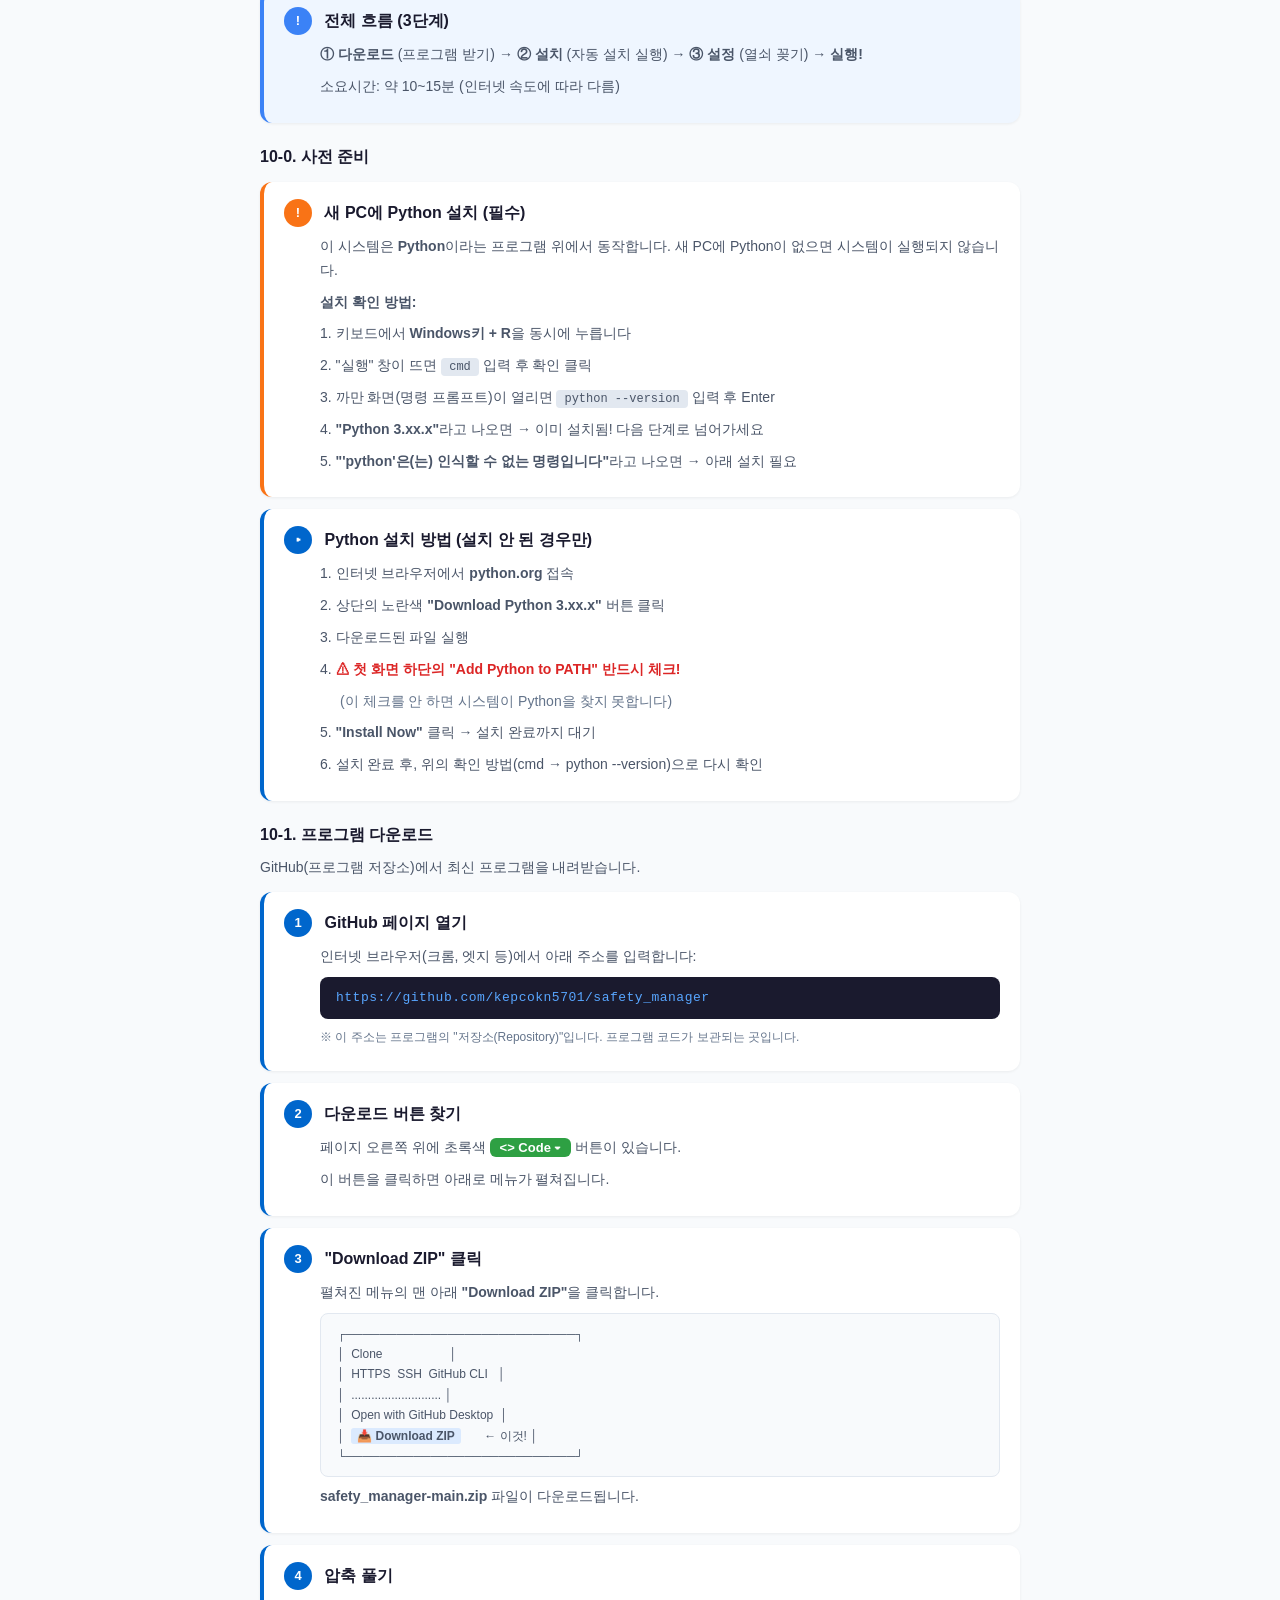
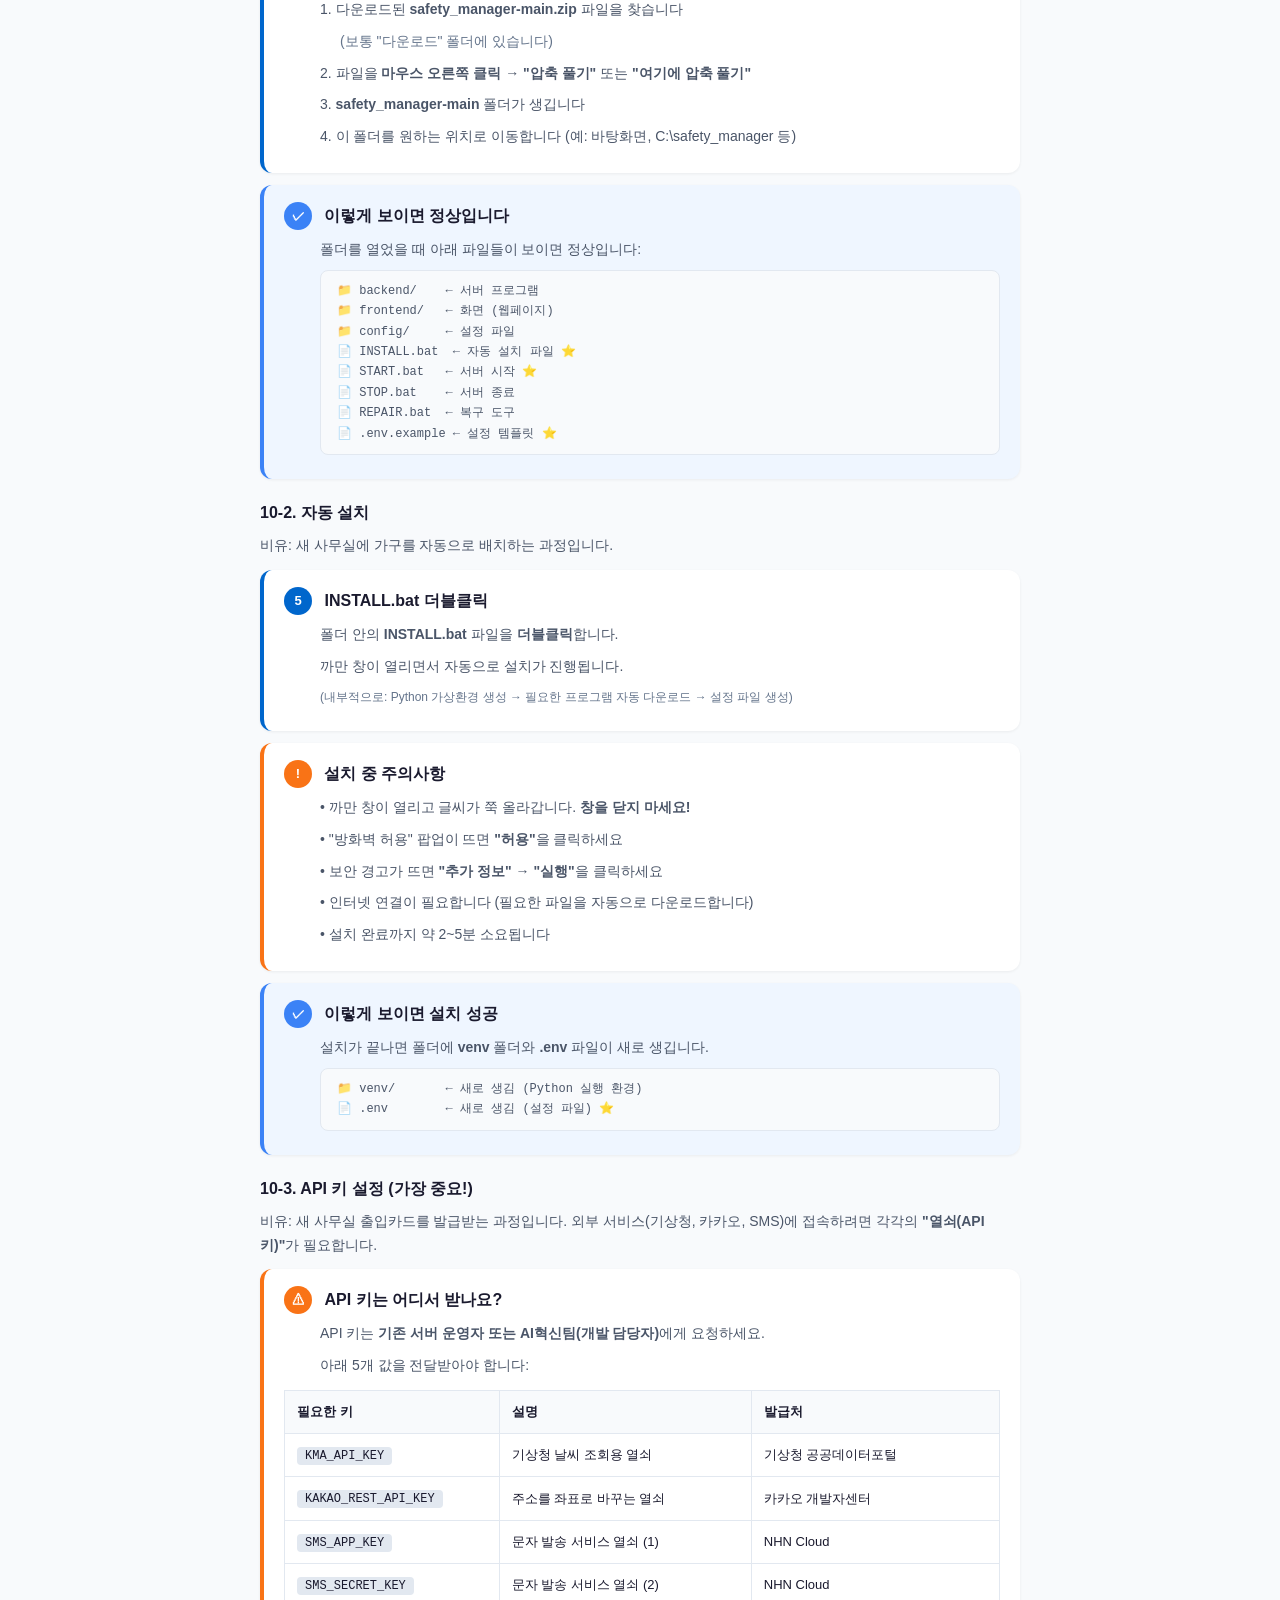
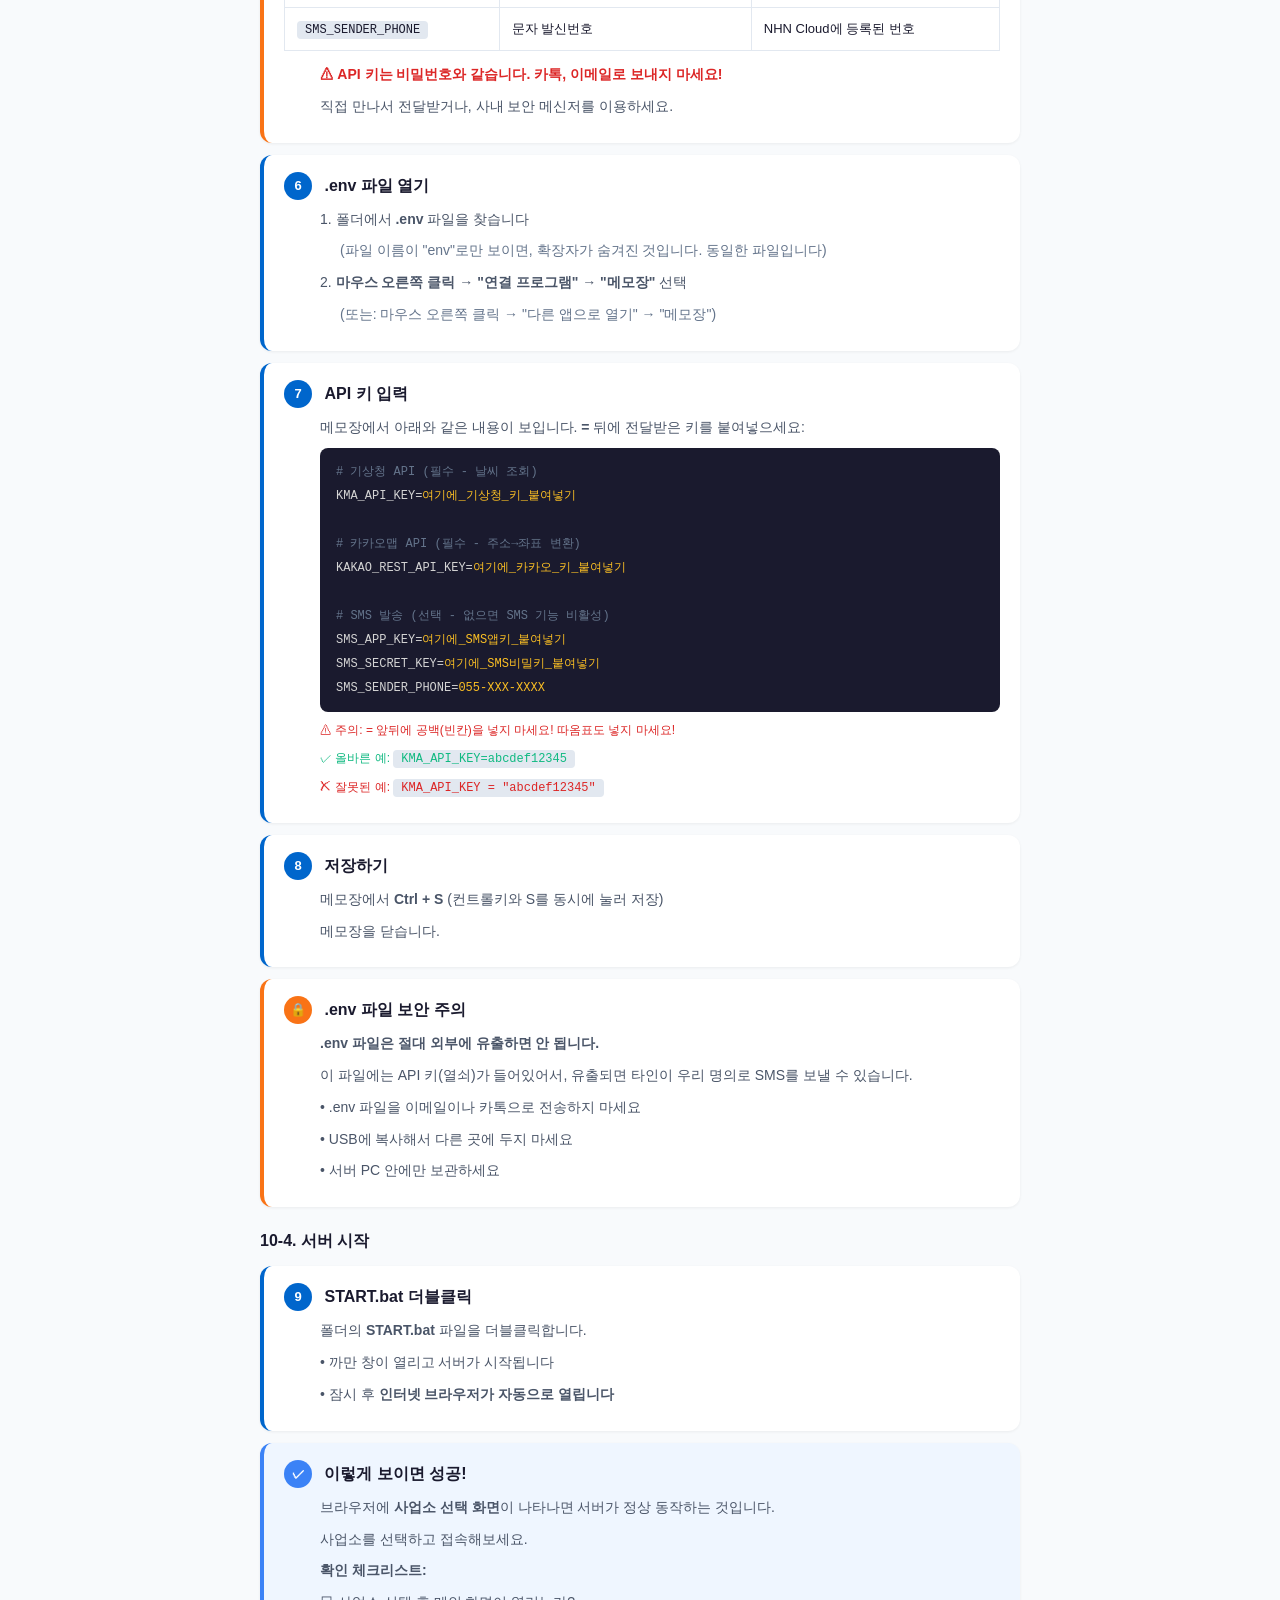
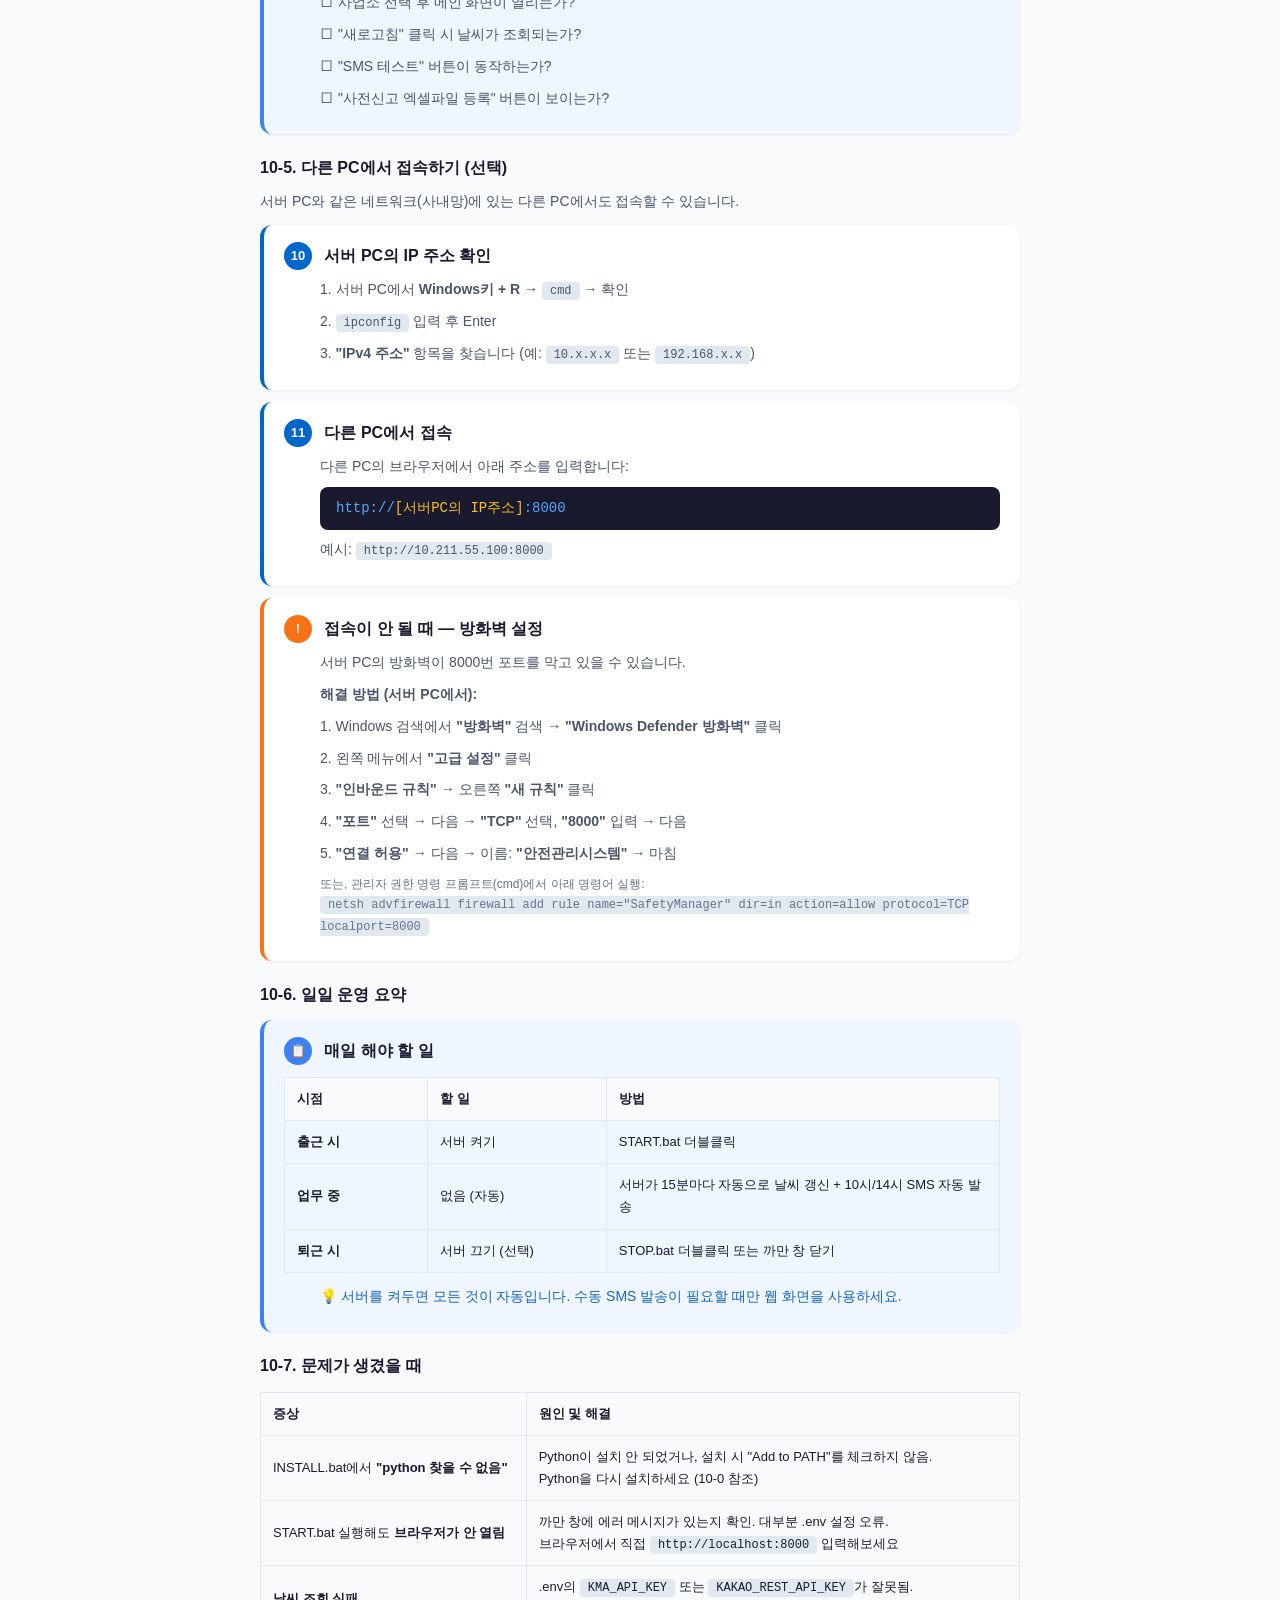
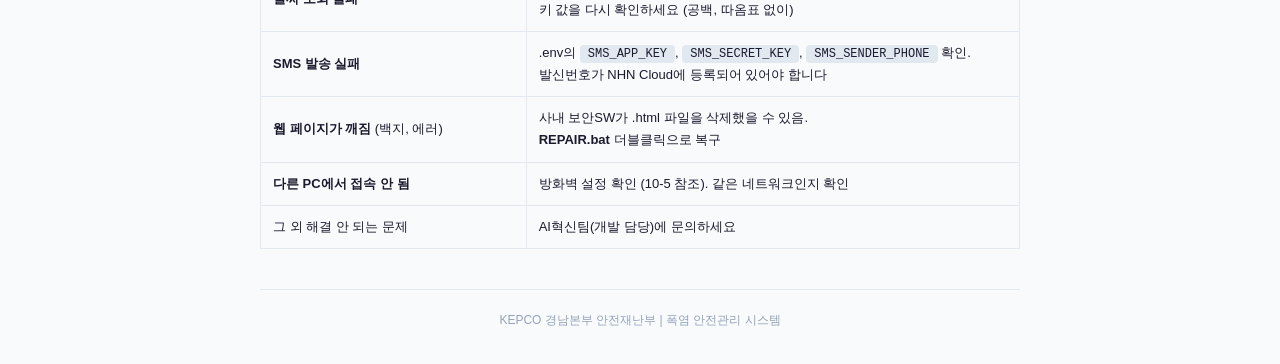
==== commit da10fcc7: "feat: SMS 발송 오류 수정 + 자동발송 14시 변경 + 기상청 발표시각 추적 - fix: SMS 발송 시 마스킹된 전화번호 사용 → site_ids 기반 DB 원본번호 조회" ====
--- a/frontend/manual.html
+++ b/frontend/manual.html
@@ -80,6 +80,7 @@
     <a href="#stats">7. 발송 통계</a>
     <a href="#stages">8. 폭염 단계 기준</a>
     <a href="#trouble">9. 문제 해결 (FAQ)</a>
+    <a href="#server-move">10. 서버 PC 변경하기</a>
 </div>
 
 <h2 id="overview">1. 시스템 개요</h2>
@@ -129,7 +130,7 @@
 <div class="step">
     <span class="step-num">4</span>
     <h4>SMS 발송 (자동 + 수동)</h4>
-    <p><strong>자동:</strong> 매일 10시/13시에 폭염 단계별 SMS + 내일 예보가 자동 발송됩니다. (대상: 전원 또는 책임자만 선택 가능)</p>
+    <p><strong>자동:</strong> 매일 10시/14시에 폭염 단계별 SMS + 내일 예보가 자동 발송됩니다. (14시 발송은 기상청 14시 발표 날씨 반영, 대상: 전원 또는 책임자만 선택 가능)</p>
     <p><strong>수동:</strong> 단계별 필터 &rarr; 대상 선택 &rarr; <strong>"SMS 발송"</strong></p>
     <p><strong>17시 초기화:</strong> 매일 17시에 사전신고 데이터가 자동 초기화됩니다. (당일 외 작업현장에 알림이 계속 발송되는 것을 방지)</p>
 </div>
@@ -146,7 +147,7 @@
     <tr><td>매 15분</td><td>전체 현장 날씨 자동 갱신 (기상청 API)</td></tr>
     <tr><td>09:00</td><td>내일 시간대별 기온/날씨/강수확률 예보 수집</td></tr>
     <tr><td>10:00</td><td>오늘 폭염 단계 SMS + 내일 예보 자동 발송 (대상: 설정에 따라 전원 또는 책임자)</td></tr>
-    <tr><td>13:00</td><td>오늘 폭염 단계 SMS + 내일 예보 자동 발송</td></tr>
+    <tr><td>14:20</td><td>오늘 폭염 단계 SMS + 내일 예보 자동 발송 (14시 발표 날씨 반영)</td></tr>
     <tr><td>17:00</td><td>사전신고 데이터 자동 초기화 (현장, 작업자 삭제 &mdash; 다음날 새로 업로드)</td></tr>
 </table>
 <div class="step warn">
@@ -154,7 +155,7 @@
     <h4>자동발송 대상 설정</h4>
     <p>상단 "자동발송 대상" 라디오 버튼에서 <b>전원</b> 또는 <b>책임자만</b>을 선택할 수 있습니다.</p>
     <p>고압공사 등 작업자 전화번호를 읽어오지 못하는 경우, <b>책임자만</b>으로 설정하여 형평성 있게 발송할 수 있습니다.</p>
-    <p>설정은 즉시 반영되며, 다음 자동발송(10시/13시)부터 적용됩니다.</p>
+    <p>설정은 즉시 반영되며, 다음 자동발송(10시/14시)부터 적용됩니다.</p>
 </div>
 <div class="step info">
     <span class="step-num">!</span>
@@ -351,6 +352,310 @@
     <tr><td>내일 예보가 안 나옴</td><td>09:00 이전이거나 서버 재시작 직후. SMS 발송 시 자동 수집됨</td></tr>
 </table>
 
+<h2 id="server-move">10. 서버 PC 변경하기</h2>
+<p>현재 서버가 돌아가는 PC(A)에서 <strong>다른 PC(B)로 시스템을 옮기는 방법</strong>입니다.</p>
+<p>비유하면: 서류가방(프로그램)을 새 사무실(새 PC)로 옮기고, 열쇠(API 키)를 새로 꽂는 과정입니다.</p>
+
+<div class="step info">
+    <span class="step-num">!</span>
+    <h4>전체 흐름 (3단계)</h4>
+    <p><b>① 다운로드</b> (프로그램 받기) &rarr; <b>② 설치</b> (자동 설치 실행) &rarr; <b>③ 설정</b> (열쇠 꽂기) &rarr; <b>실행!</b></p>
+    <p>소요시간: 약 10~15분 (인터넷 속도에 따라 다름)</p>
+</div>
+
+<!-- ── 사전 준비 ── -->
+<h3>10-0. 사전 준비</h3>
+<div class="step warn">
+    <span class="step-num">!</span>
+    <h4>새 PC에 Python 설치 (필수)</h4>
+    <p>이 시스템은 <strong>Python</strong>이라는 프로그램 위에서 동작합니다. 새 PC에 Python이 없으면 시스템이 실행되지 않습니다.</p>
+    <p><b>설치 확인 방법:</b></p>
+    <p>1. 키보드에서 <b>Windows키 + R</b>을 동시에 누릅니다</p>
+    <p>2. "실행" 창이 뜨면 <code>cmd</code> 입력 후 확인 클릭</p>
+    <p>3. 까만 화면(명령 프롬프트)이 열리면 <code>python --version</code> 입력 후 Enter</p>
+    <p>4. <b>"Python 3.xx.x"</b>라고 나오면 &rarr; 이미 설치됨! 다음 단계로 넘어가세요</p>
+    <p>5. <b>"'python'은(는) 인식할 수 없는 명령입니다"</b>라고 나오면 &rarr; 아래 설치 필요</p>
+</div>
+<div class="step">
+    <span class="step-num">▸</span>
+    <h4>Python 설치 방법 (설치 안 된 경우만)</h4>
+    <p>1. 인터넷 브라우저에서 <b>python.org</b> 접속</p>
+    <p>2. 상단의 노란색 <b>"Download Python 3.xx.x"</b> 버튼 클릭</p>
+    <p>3. 다운로드된 파일 실행</p>
+    <p>4. <span style="color:#dc2626;font-weight:700">⚠ 첫 화면 하단의 "Add Python to PATH" 반드시 체크!</span></p>
+    <p style="padding-left:20px;color:#64748b">(이 체크를 안 하면 시스템이 Python을 찾지 못합니다)</p>
+    <p>5. <b>"Install Now"</b> 클릭 &rarr; 설치 완료까지 대기</p>
+    <p>6. 설치 완료 후, 위의 확인 방법(cmd &rarr; python --version)으로 다시 확인</p>
+</div>
+
+<!-- ── STEP 1: 다운로드 ── -->
+<h3>10-1. 프로그램 다운로드</h3>
+<p>GitHub(프로그램 저장소)에서 최신 프로그램을 내려받습니다.</p>
+
+<div class="step">
+    <span class="step-num">1</span>
+    <h4>GitHub 페이지 열기</h4>
+    <p>인터넷 브라우저(크롬, 엣지 등)에서 아래 주소를 입력합니다:</p>
+    <p style="background:#1a1a2e;color:#58a6ff;padding:10px 16px;border-radius:8px;font-family:Consolas,monospace;font-size:13px;letter-spacing:0.5px">
+        https://github.com/kepcokn5701/safety_manager
+    </p>
+    <p style="color:#64748b;font-size:12px">※ 이 주소는 프로그램의 "저장소(Repository)"입니다. 프로그램 코드가 보관되는 곳입니다.</p>
+</div>
+
+<div class="step">
+    <span class="step-num">2</span>
+    <h4>다운로드 버튼 찾기</h4>
+    <p>페이지 오른쪽 위에 초록색 <b style="background:#2ea043;color:white;padding:2px 10px;border-radius:6px;font-size:13px">&lt;&gt; Code ▾</b> 버튼이 있습니다.</p>
+    <p>이 버튼을 클릭하면 아래로 메뉴가 펼쳐집니다.</p>
+</div>
+
+<div class="step">
+    <span class="step-num">3</span>
+    <h4>"Download ZIP" 클릭</h4>
+    <p>펼쳐진 메뉴의 맨 아래 <b>"Download ZIP"</b>을 클릭합니다.</p>
+    <p style="background:#f8fafc;padding:10px 16px;border-radius:8px;border:1px solid #e2e8f0;font-size:12px;margin-top:6px">
+        ┌───────────────────────────┐<br>
+        │ &nbsp;Clone &nbsp; &nbsp; &nbsp; &nbsp; &nbsp; &nbsp; &nbsp; &nbsp; &nbsp; &nbsp;│<br>
+        │ &nbsp;HTTPS &nbsp;SSH &nbsp;GitHub CLI &nbsp; │<br>
+        │ &nbsp;........................... │<br>
+        │ &nbsp;Open with GitHub Desktop &nbsp;│<br>
+        │ &nbsp;<b style="background:#dbeafe;padding:1px 6px;border-radius:3px">📥 Download ZIP</b> &nbsp; &nbsp; &nbsp; &larr; 이것! │<br>
+        └───────────────────────────┘
+    </p>
+    <p><b>safety_manager-main.zip</b> 파일이 다운로드됩니다.</p>
+</div>
+
+<div class="step">
+    <span class="step-num">4</span>
+    <h4>압축 풀기</h4>
+    <p>1. 다운로드된 <b>safety_manager-main.zip</b> 파일을 찾습니다</p>
+    <p style="padding-left:20px;color:#64748b">(보통 "다운로드" 폴더에 있습니다)</p>
+    <p>2. 파일을 <b>마우스 오른쪽 클릭</b> &rarr; <b>"압축 풀기"</b> 또는 <b>"여기에 압축 풀기"</b></p>
+    <p>3. <b>safety_manager-main</b> 폴더가 생깁니다</p>
+    <p>4. 이 폴더를 원하는 위치로 이동합니다 (예: 바탕화면, C:\safety_manager 등)</p>
+</div>
+
+<div class="step info">
+    <span class="step-num">✓</span>
+    <h4>이렇게 보이면 정상입니다</h4>
+    <p>폴더를 열었을 때 아래 파일들이 보이면 정상입니다:</p>
+    <p style="background:#f8fafc;padding:10px 16px;border-radius:8px;border:1px solid #e2e8f0;font-size:12px;font-family:Consolas,monospace">
+        📁 backend/ &nbsp; &nbsp;← 서버 프로그램<br>
+        📁 frontend/ &nbsp; ← 화면 (웹페이지)<br>
+        📁 config/ &nbsp; &nbsp; ← 설정 파일<br>
+        📄 INSTALL.bat &nbsp;← 자동 설치 파일 ⭐<br>
+        📄 START.bat &nbsp; ← 서버 시작 ⭐<br>
+        📄 STOP.bat &nbsp; &nbsp;← 서버 종료<br>
+        📄 REPAIR.bat &nbsp;← 복구 도구<br>
+        📄 .env.example ← 설정 템플릿 ⭐
+    </p>
+</div>
+
+<!-- ── STEP 2: 설치 ── -->
+<h3>10-2. 자동 설치</h3>
+<p>비유: 새 사무실에 가구를 자동으로 배치하는 과정입니다.</p>
+
+<div class="step">
+    <span class="step-num">5</span>
+    <h4>INSTALL.bat 더블클릭</h4>
+    <p>폴더 안의 <b>INSTALL.bat</b> 파일을 <b>더블클릭</b>합니다.</p>
+    <p>까만 창이 열리면서 자동으로 설치가 진행됩니다.</p>
+    <p style="color:#64748b;font-size:12px">(내부적으로: Python 가상환경 생성 → 필요한 프로그램 자동 다운로드 → 설정 파일 생성)</p>
+</div>
+
+<div class="step warn">
+    <span class="step-num">!</span>
+    <h4>설치 중 주의사항</h4>
+    <p>• 까만 창이 열리고 글씨가 쭉 올라갑니다. <b>창을 닫지 마세요!</b></p>
+    <p>• "방화벽 허용" 팝업이 뜨면 <b>"허용"</b>을 클릭하세요</p>
+    <p>• 보안 경고가 뜨면 <b>"추가 정보" → "실행"</b>을 클릭하세요</p>
+    <p>• 인터넷 연결이 필요합니다 (필요한 파일을 자동으로 다운로드합니다)</p>
+    <p>• 설치 완료까지 약 2~5분 소요됩니다</p>
+</div>
+
+<div class="step info">
+    <span class="step-num">✓</span>
+    <h4>이렇게 보이면 설치 성공</h4>
+    <p>설치가 끝나면 폴더에 <b>venv</b> 폴더와 <b>.env</b> 파일이 새로 생깁니다.</p>
+    <p style="background:#f8fafc;padding:10px 16px;border-radius:8px;border:1px solid #e2e8f0;font-size:12px;font-family:Consolas,monospace">
+        📁 venv/ &nbsp; &nbsp; &nbsp; ← 새로 생김 (Python 실행 환경)<br>
+        📄 .env &nbsp; &nbsp; &nbsp; &nbsp;← 새로 생김 (설정 파일) ⭐
+    </p>
+</div>
+
+<!-- ── STEP 3: API 키 설정 ── -->
+<h3>10-3. API 키 설정 (가장 중요!)</h3>
+<p>비유: 새 사무실 출입카드를 발급받는 과정입니다. 외부 서비스(기상청, 카카오, SMS)에 접속하려면 각각의 <b>"열쇠(API 키)"</b>가 필요합니다.</p>
+
+<div class="step warn">
+    <span class="step-num">⚠</span>
+    <h4>API 키는 어디서 받나요?</h4>
+    <p>API 키는 <b>기존 서버 운영자 또는 AI혁신팀(개발 담당자)</b>에게 요청하세요.</p>
+    <p>아래 5개 값을 전달받아야 합니다:</p>
+    <table>
+        <tr><th style="width:30%">필요한 키</th><th>설명</th><th>발급처</th></tr>
+        <tr><td><code>KMA_API_KEY</code></td><td>기상청 날씨 조회용 열쇠</td><td>기상청 공공데이터포털</td></tr>
+        <tr><td><code>KAKAO_REST_API_KEY</code></td><td>주소를 좌표로 바꾸는 열쇠</td><td>카카오 개발자센터</td></tr>
+        <tr><td><code>SMS_APP_KEY</code></td><td>문자 발송 서비스 열쇠 (1)</td><td>NHN Cloud</td></tr>
+        <tr><td><code>SMS_SECRET_KEY</code></td><td>문자 발송 서비스 열쇠 (2)</td><td>NHN Cloud</td></tr>
+        <tr><td><code>SMS_SENDER_PHONE</code></td><td>문자 발신번호</td><td>NHN Cloud에 등록된 번호</td></tr>
+    </table>
+    <p style="color:#dc2626;font-weight:600;margin-top:8px">⚠ API 키는 비밀번호와 같습니다. 카톡, 이메일로 보내지 마세요!</p>
+    <p>직접 만나서 전달받거나, 사내 보안 메신저를 이용하세요.</p>
+</div>
+
+<div class="step">
+    <span class="step-num">6</span>
+    <h4>.env 파일 열기</h4>
+    <p>1. 폴더에서 <b>.env</b> 파일을 찾습니다</p>
+    <p style="padding-left:20px;color:#64748b">(파일 이름이 "env"로만 보이면, 확장자가 숨겨진 것입니다. 동일한 파일입니다)</p>
+    <p>2. <b>마우스 오른쪽 클릭</b> &rarr; <b>"연결 프로그램"</b> &rarr; <b>"메모장"</b> 선택</p>
+    <p style="padding-left:20px;color:#64748b">(또는: 마우스 오른쪽 클릭 → "다른 앱으로 열기" → "메모장")</p>
+</div>
+
+<div class="step">
+    <span class="step-num">7</span>
+    <h4>API 키 입력</h4>
+    <p>메모장에서 아래와 같은 내용이 보입니다. <b>=</b> 뒤에 전달받은 키를 붙여넣으세요:</p>
+    <p style="background:#1a1a2e;color:#d4d4d4;padding:12px 16px;border-radius:8px;font-family:Consolas,monospace;font-size:12px;line-height:2">
+        <span style="color:#64748b"># 기상청 API (필수 - 날씨 조회)</span><br>
+        KMA_API_KEY=<span style="color:#fbbf24">여기에_기상청_키_붙여넣기</span><br><br>
+        <span style="color:#64748b"># 카카오맵 API (필수 - 주소→좌표 변환)</span><br>
+        KAKAO_REST_API_KEY=<span style="color:#fbbf24">여기에_카카오_키_붙여넣기</span><br><br>
+        <span style="color:#64748b"># SMS 발송 (선택 - 없으면 SMS 기능 비활성)</span><br>
+        SMS_APP_KEY=<span style="color:#fbbf24">여기에_SMS앱키_붙여넣기</span><br>
+        SMS_SECRET_KEY=<span style="color:#fbbf24">여기에_SMS비밀키_붙여넣기</span><br>
+        SMS_SENDER_PHONE=<span style="color:#fbbf24">055-XXX-XXXX</span>
+    </p>
+    <p style="color:#dc2626;font-size:12px;margin-top:6px">⚠ 주의: = 앞뒤에 공백(빈칸)을 넣지 마세요! 따옴표도 넣지 마세요!</p>
+    <p style="color:#10b981;font-size:12px">✓ 올바른 예: <code>KMA_API_KEY=abcdef12345</code></p>
+    <p style="color:#dc2626;font-size:12px">✗ 잘못된 예: <code>KMA_API_KEY = "abcdef12345"</code></p>
+</div>
+
+<div class="step">
+    <span class="step-num">8</span>
+    <h4>저장하기</h4>
+    <p>메모장에서 <b>Ctrl + S</b> (컨트롤키와 S를 동시에 눌러 저장)</p>
+    <p>메모장을 닫습니다.</p>
+</div>
+
+<div class="step warn">
+    <span class="step-num">🔒</span>
+    <h4>.env 파일 보안 주의</h4>
+    <p><b>.env 파일은 절대 외부에 유출하면 안 됩니다.</b></p>
+    <p>이 파일에는 API 키(열쇠)가 들어있어서, 유출되면 타인이 우리 명의로 SMS를 보낼 수 있습니다.</p>
+    <p>• .env 파일을 이메일이나 카톡으로 전송하지 마세요</p>
+    <p>• USB에 복사해서 다른 곳에 두지 마세요</p>
+    <p>• 서버 PC 안에만 보관하세요</p>
+</div>
+
+<!-- ── STEP 4: 실행 ── -->
+<h3>10-4. 서버 시작</h3>
+
+<div class="step">
+    <span class="step-num">9</span>
+    <h4>START.bat 더블클릭</h4>
+    <p>폴더의 <b>START.bat</b> 파일을 더블클릭합니다.</p>
+    <p>• 까만 창이 열리고 서버가 시작됩니다</p>
+    <p>• 잠시 후 <b>인터넷 브라우저가 자동으로 열립니다</b></p>
+</div>
+
+<div class="step info">
+    <span class="step-num">✓</span>
+    <h4>이렇게 보이면 성공!</h4>
+    <p>브라우저에 <b>사업소 선택 화면</b>이 나타나면 서버가 정상 동작하는 것입니다.</p>
+    <p>사업소를 선택하고 접속해보세요.</p>
+    <p style="margin-top:8px"><b>확인 체크리스트:</b></p>
+    <p>☐ 사업소 선택 후 메인 화면이 열리는가?</p>
+    <p>☐ "새로고침" 클릭 시 날씨가 조회되는가?</p>
+    <p>☐ "SMS 테스트" 버튼이 동작하는가?</p>
+    <p>☐ "사전신고 엑셀파일 등록" 버튼이 보이는가?</p>
+</div>
+
+<!-- ── STEP 5: 다른 PC에서 접속 ── -->
+<h3>10-5. 다른 PC에서 접속하기 (선택)</h3>
+<p>서버 PC와 같은 네트워크(사내망)에 있는 다른 PC에서도 접속할 수 있습니다.</p>
+
+<div class="step">
+    <span class="step-num">10</span>
+    <h4>서버 PC의 IP 주소 확인</h4>
+    <p>1. 서버 PC에서 <b>Windows키 + R</b> → <code>cmd</code> → 확인</p>
+    <p>2. <code>ipconfig</code> 입력 후 Enter</p>
+    <p>3. <b>"IPv4 주소"</b> 항목을 찾습니다 (예: <code>10.x.x.x</code> 또는 <code>192.168.x.x</code>)</p>
+</div>
+
+<div class="step">
+    <span class="step-num">11</span>
+    <h4>다른 PC에서 접속</h4>
+    <p>다른 PC의 브라우저에서 아래 주소를 입력합니다:</p>
+    <p style="background:#1a1a2e;color:#58a6ff;padding:10px 16px;border-radius:8px;font-family:Consolas,monospace;font-size:14px">
+        http://<span style="color:#fbbf24">[서버PC의 IP주소]</span>:8000
+    </p>
+    <p>예시: <code>http://10.211.55.100:8000</code></p>
+</div>
+
+<div class="step warn">
+    <span class="step-num">!</span>
+    <h4>접속이 안 될 때 — 방화벽 설정</h4>
+    <p>서버 PC의 방화벽이 8000번 포트를 막고 있을 수 있습니다.</p>
+    <p><b>해결 방법 (서버 PC에서):</b></p>
+    <p>1. Windows 검색에서 <b>"방화벽"</b> 검색 → <b>"Windows Defender 방화벽"</b> 클릭</p>
+    <p>2. 왼쪽 메뉴에서 <b>"고급 설정"</b> 클릭</p>
+    <p>3. <b>"인바운드 규칙"</b> → 오른쪽 <b>"새 규칙"</b> 클릭</p>
+    <p>4. <b>"포트"</b> 선택 → 다음 → <b>"TCP"</b> 선택, <b>"8000"</b> 입력 → 다음</p>
+    <p>5. <b>"연결 허용"</b> → 다음 → 이름: <b>"안전관리시스템"</b> → 마침</p>
+    <p style="color:#64748b;font-size:12px;margin-top:4px">또는, 관리자 권한 명령 프롬프트(cmd)에서 아래 명령어 실행:<br>
+    <code>netsh advfirewall firewall add rule name="SafetyManager" dir=in action=allow protocol=TCP localport=8000</code></p>
+</div>
+
+<!-- ── 일일 운영 요약 ── -->
+<h3>10-6. 일일 운영 요약</h3>
+<div class="step info">
+    <span class="step-num">📋</span>
+    <h4>매일 해야 할 일</h4>
+    <table>
+        <tr><th style="width:20%">시점</th><th style="width:25%">할 일</th><th>방법</th></tr>
+        <tr><td><b>출근 시</b></td><td>서버 켜기</td><td>START.bat 더블클릭</td></tr>
+        <tr><td><b>업무 중</b></td><td>없음 (자동)</td><td>서버가 15분마다 자동으로 날씨 갱신 + 10시/14시 SMS 자동 발송</td></tr>
+        <tr><td><b>퇴근 시</b></td><td>서버 끄기 (선택)</td><td>STOP.bat 더블클릭 또는 까만 창 닫기</td></tr>
+    </table>
+    <p style="margin-top:8px;color:#1565c0">💡 서버를 켜두면 모든 것이 자동입니다. 수동 SMS 발송이 필요할 때만 웹 화면을 사용하세요.</p>
+</div>
+
+<!-- ── 문제 해결 ── -->
+<h3>10-7. 문제가 생겼을 때</h3>
+<table>
+    <tr><th style="width:35%">증상</th><th>원인 및 해결</th></tr>
+    <tr>
+        <td>INSTALL.bat에서 <b>"python 찾을 수 없음"</b></td>
+        <td>Python이 설치 안 되었거나, 설치 시 "Add to PATH"를 체크하지 않음.<br>Python을 다시 설치하세요 (10-0 참조)</td>
+    </tr>
+    <tr>
+        <td>START.bat 실행해도 <b>브라우저가 안 열림</b></td>
+        <td>까만 창에 에러 메시지가 있는지 확인. 대부분 .env 설정 오류.<br>브라우저에서 직접 <code>http://localhost:8000</code> 입력해보세요</td>
+    </tr>
+    <tr>
+        <td><b>날씨 조회 실패</b></td>
+        <td>.env의 <code>KMA_API_KEY</code> 또는 <code>KAKAO_REST_API_KEY</code>가 잘못됨.<br>키 값을 다시 확인하세요 (공백, 따옴표 없이)</td>
+    </tr>
+    <tr>
+        <td><b>SMS 발송 실패</b></td>
+        <td>.env의 <code>SMS_APP_KEY</code>, <code>SMS_SECRET_KEY</code>, <code>SMS_SENDER_PHONE</code> 확인.<br>발신번호가 NHN Cloud에 등록되어 있어야 합니다</td>
+    </tr>
+    <tr>
+        <td><b>웹 페이지가 깨짐</b> (백지, 에러)</td>
+        <td>사내 보안SW가 .html 파일을 삭제했을 수 있음.<br><b>REPAIR.bat</b> 더블클릭으로 복구</td>
+    </tr>
+    <tr>
+        <td><b>다른 PC에서 접속 안 됨</b></td>
+        <td>방화벽 설정 확인 (10-5 참조). 같은 네트워크인지 확인</td>
+    </tr>
+    <tr>
+        <td>그 외 해결 안 되는 문제</td>
+        <td>AI혁신팀(개발 담당)에 문의하세요</td>
+    </tr>
+</table>
+
 </div><!-- /tab-user -->
 
 <!-- ════════════════════════════════════ -->
@@ -391,7 +696,7 @@
     <tr><td>출근</td><td>START.bat 실행 (보안 삭제된 .html 자동 복원)</td></tr>
     <tr><td>09:00</td><td>[자동] 내일 예보 수집 (기상청 단기예보)</td></tr>
     <tr><td>10:00</td><td>[자동] 폭염 단계 SMS + 내일 예보 발송</td></tr>
-    <tr><td>13:00</td><td>[자동] 폭염 단계 SMS + 내일 예보 발송</td></tr>
+    <tr><td>14:20</td><td>[자동] 폭염 단계 SMS + 내일 예보 발송 (14시 발표 날씨 반영)</td></tr>
     <tr><td>매 15분</td><td>[자동] 전체 현장 날씨 갱신</td></tr>
     <tr><td>퇴근</td><td>STOP.bat 또는 창 닫기. DB에 데이터 영구 보존</td></tr>
 </table>
@@ -478,7 +783,7 @@
     <tr><td>날씨</td><td>기상청 단기예보 API (apihub.kma.go.kr)</td></tr>
     <tr><td>주소 변환</td><td>카카오 Maps API</td></tr>
     <tr><td>SMS</td><td>NHN Cloud SMS API v3.0</td></tr>
-    <tr><td>스케줄러</td><td>APScheduler (15분 날씨 갱신 + 09:00 내일예보 + 10:00/13:00 SMS)</td></tr>
+    <tr><td>스케줄러</td><td>APScheduler (15분 날씨 갱신 + 09:00 내일예보 + 10:00/14:20 SMS)</td></tr>
 </table>
 
 <h3>날씨 데이터 처리</h3>
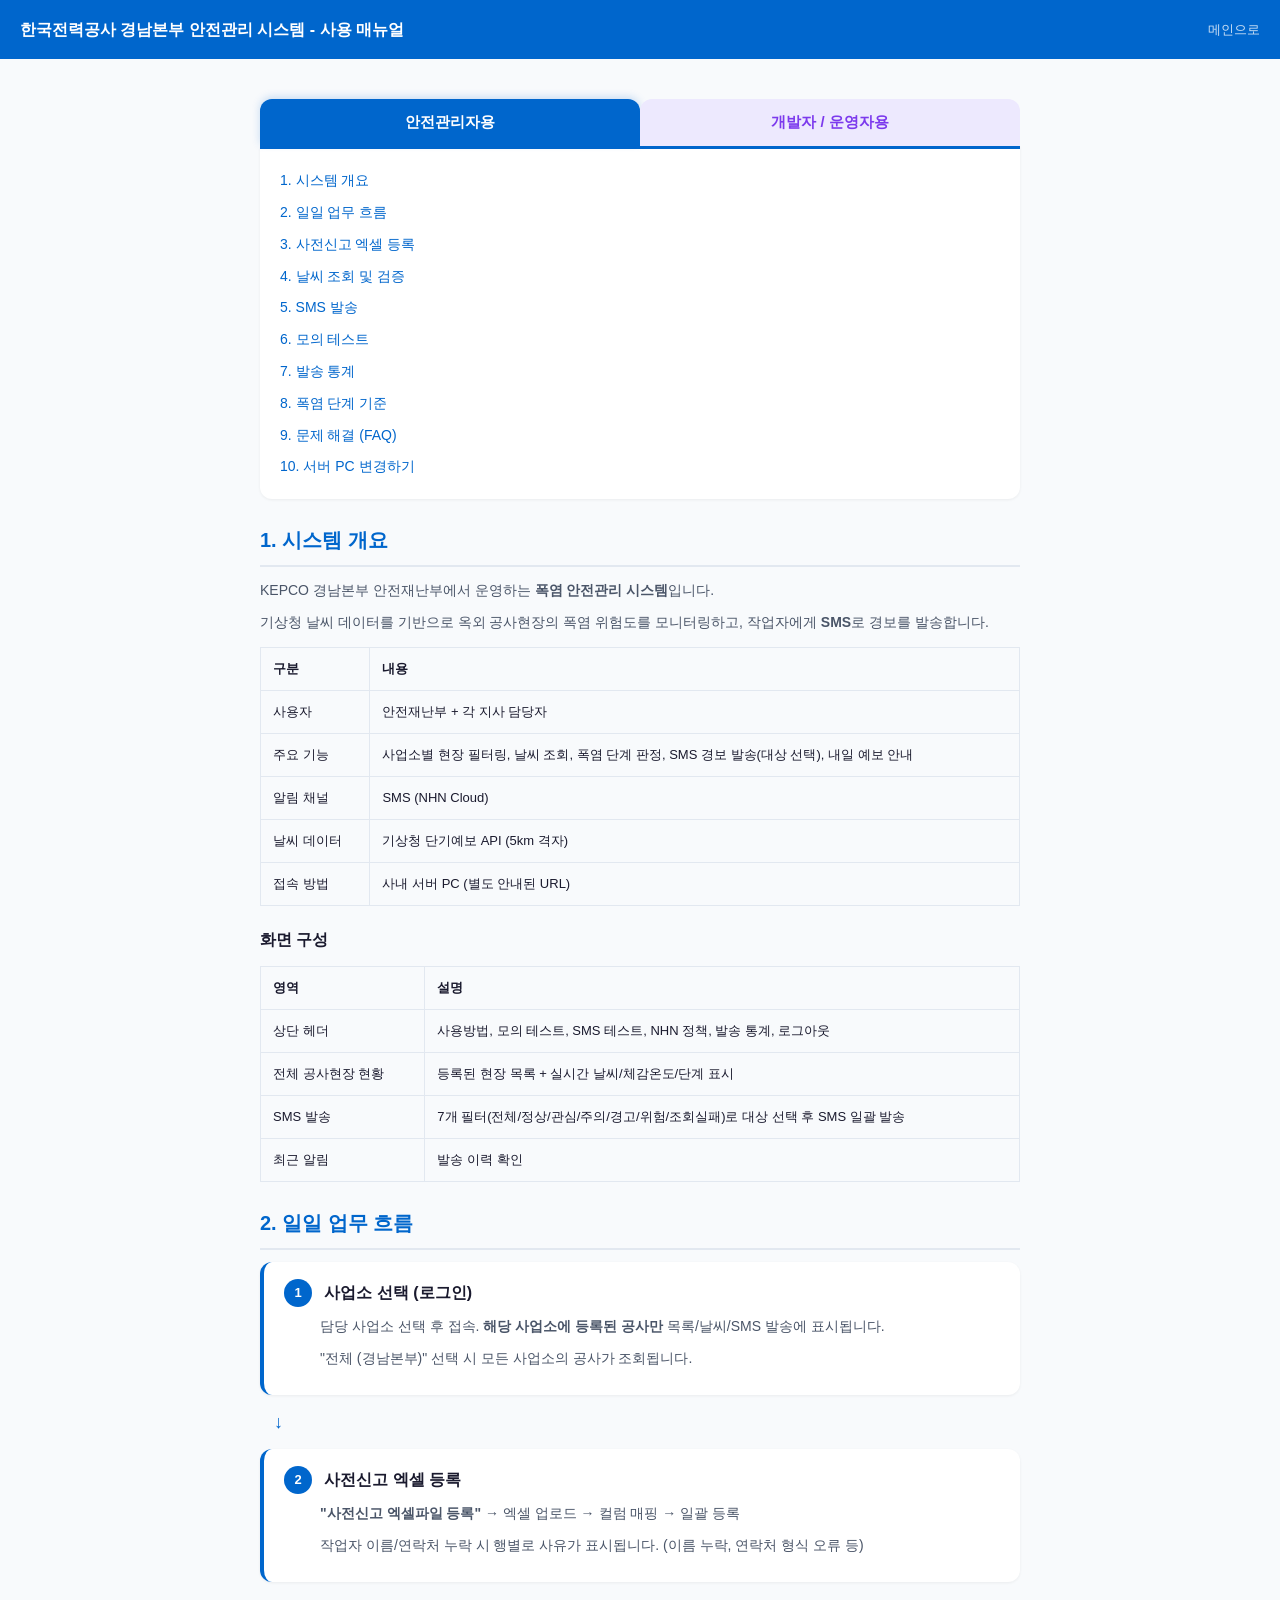
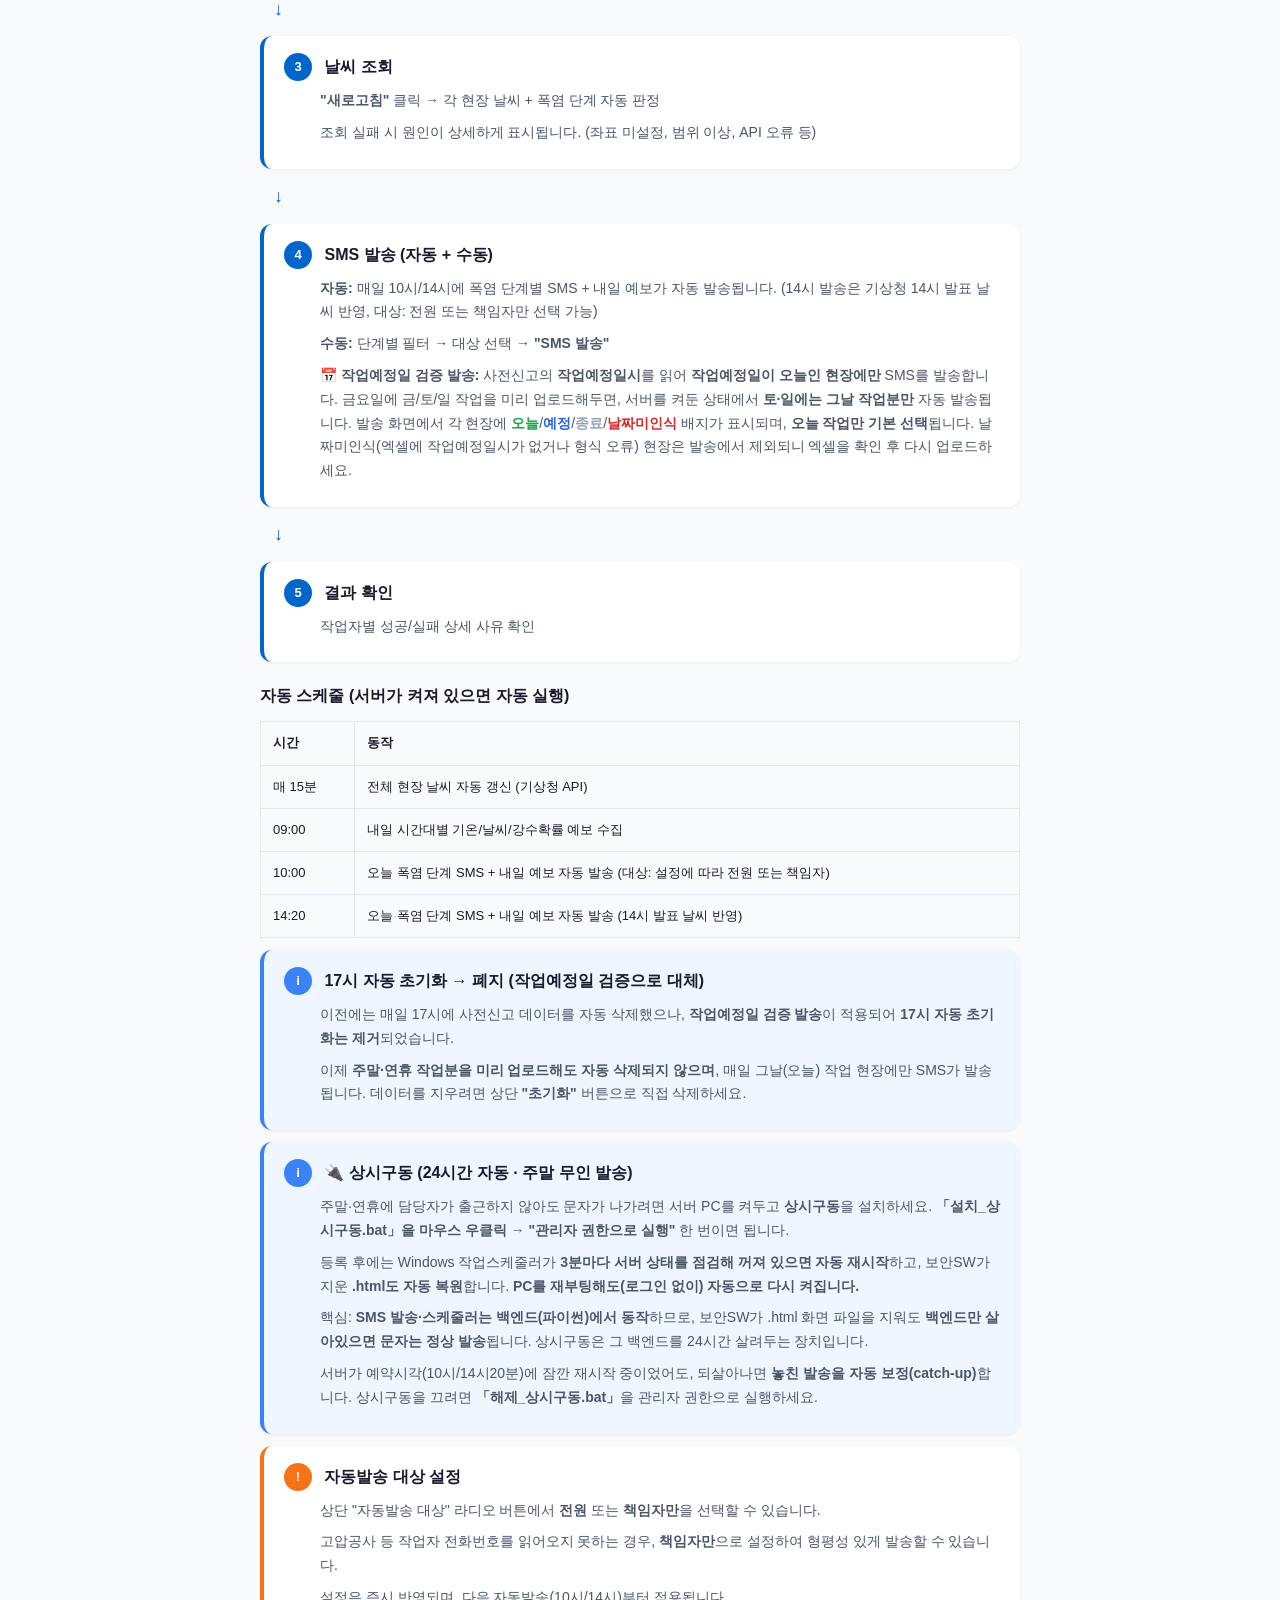
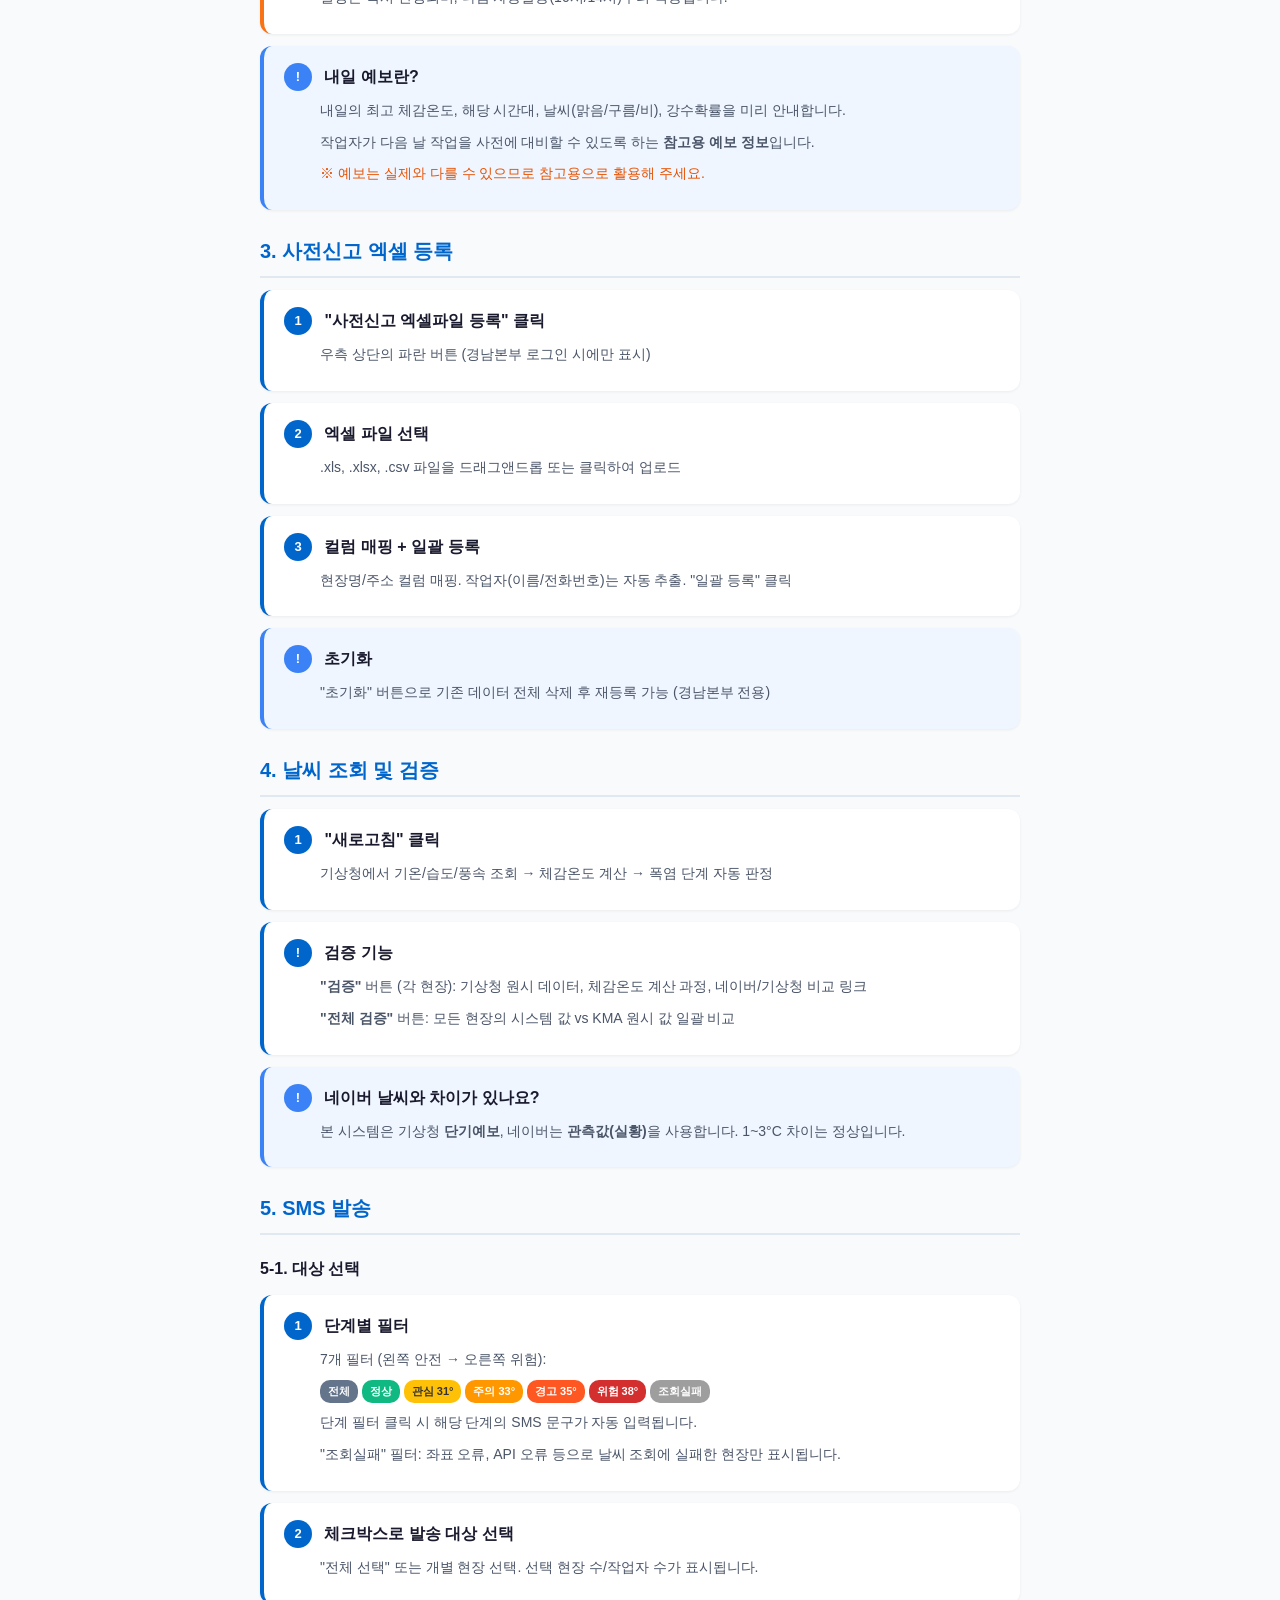
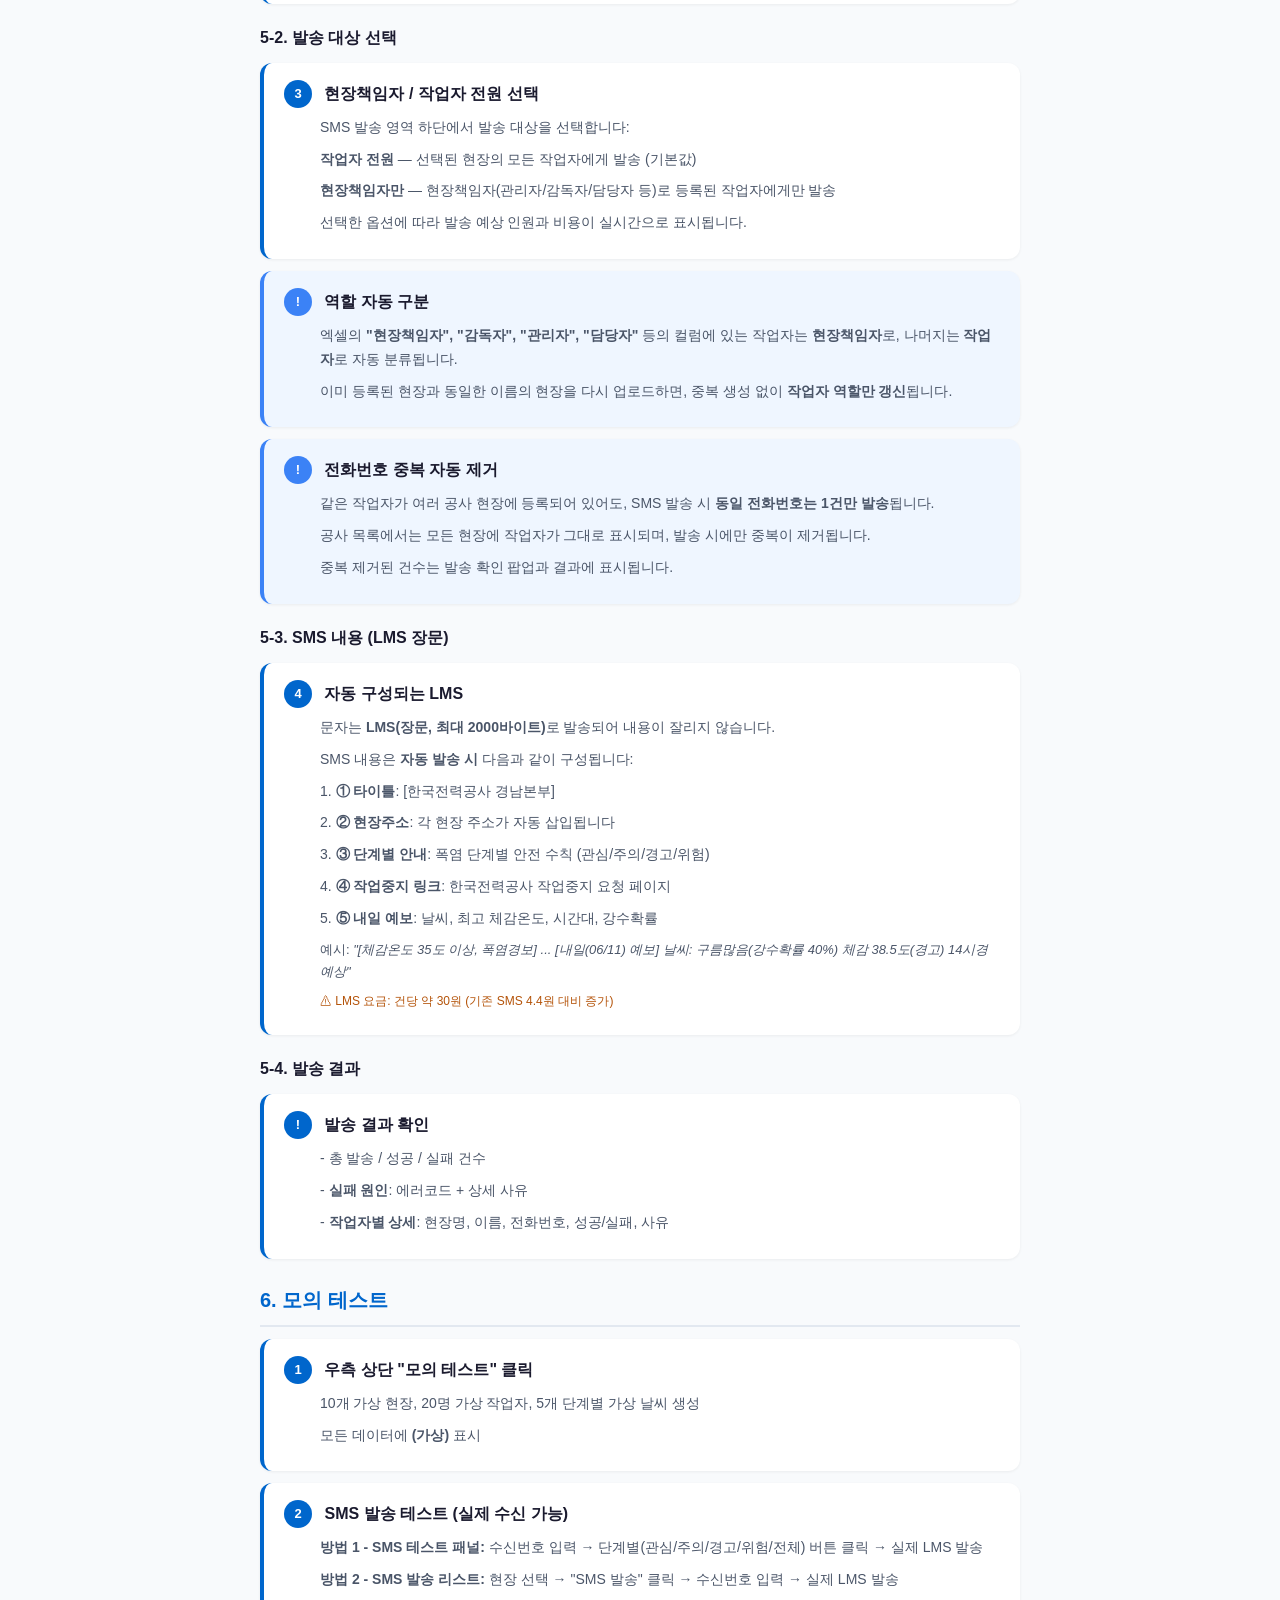
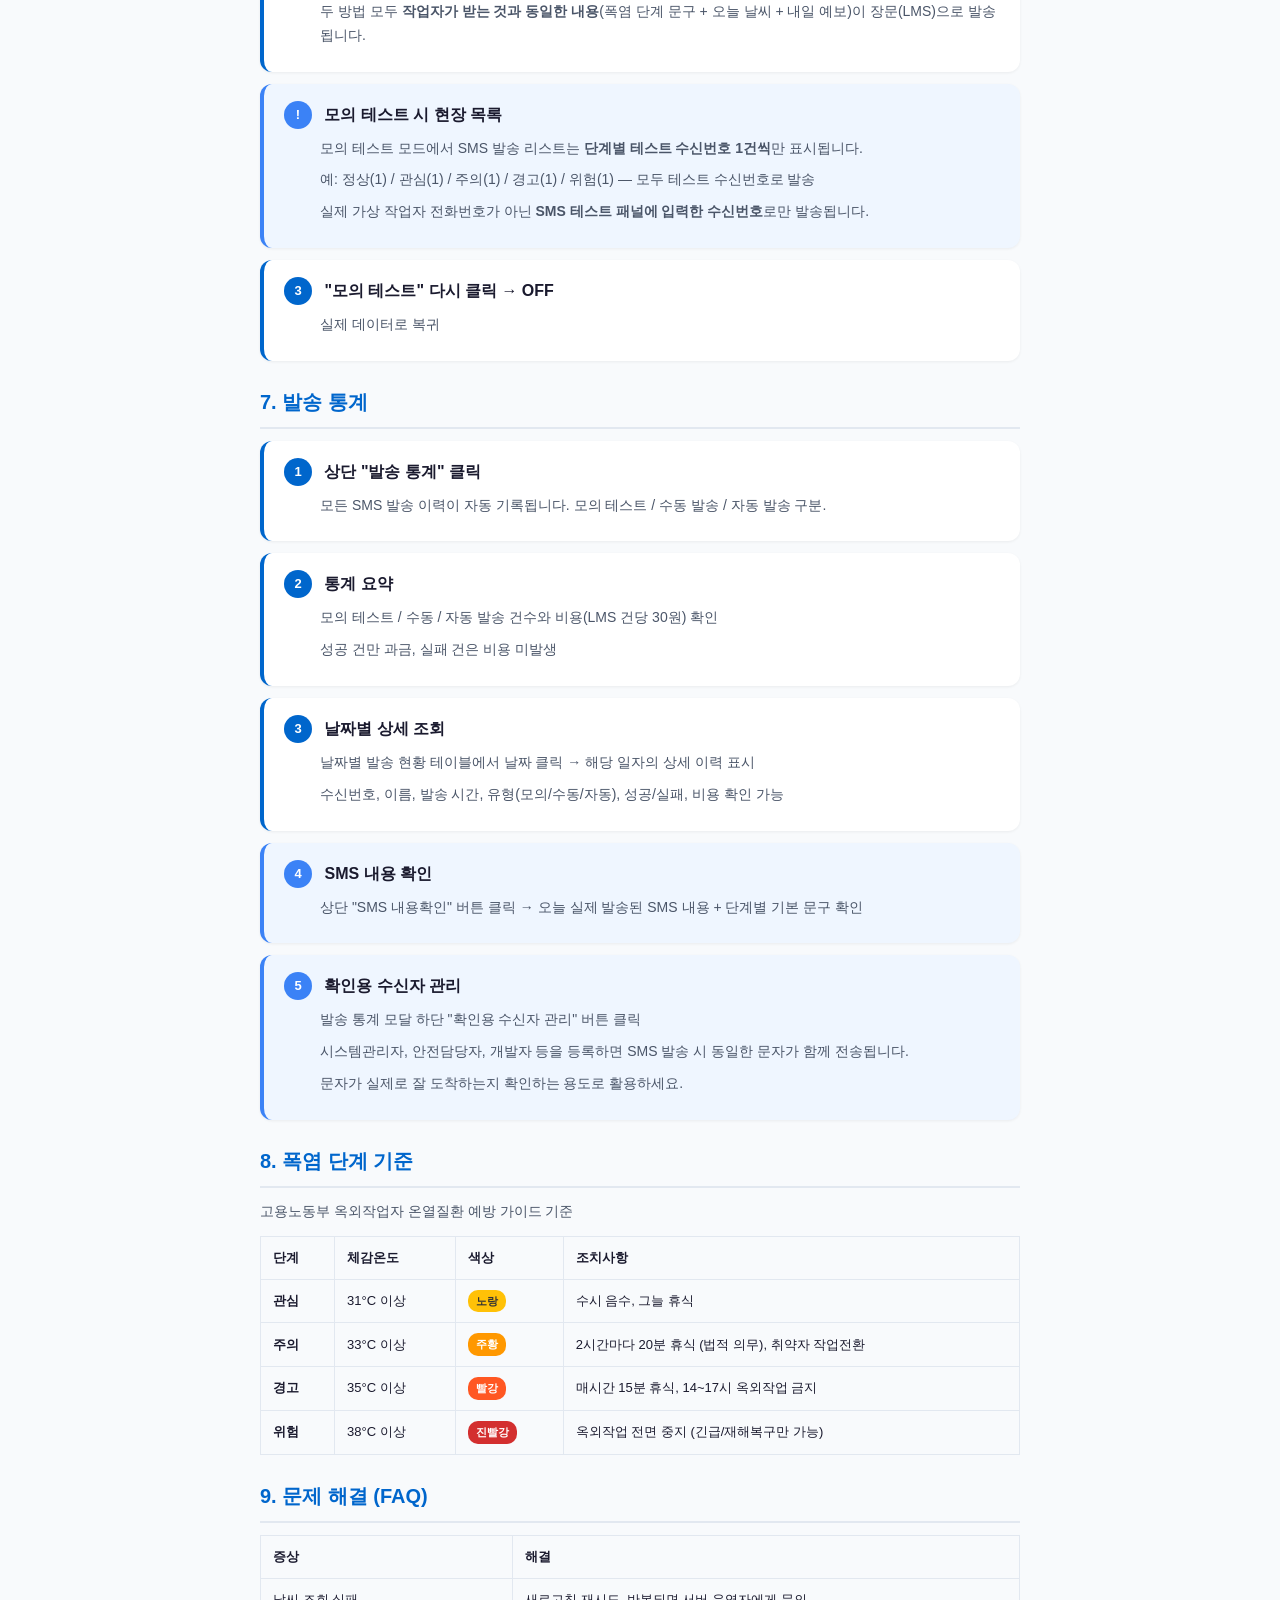
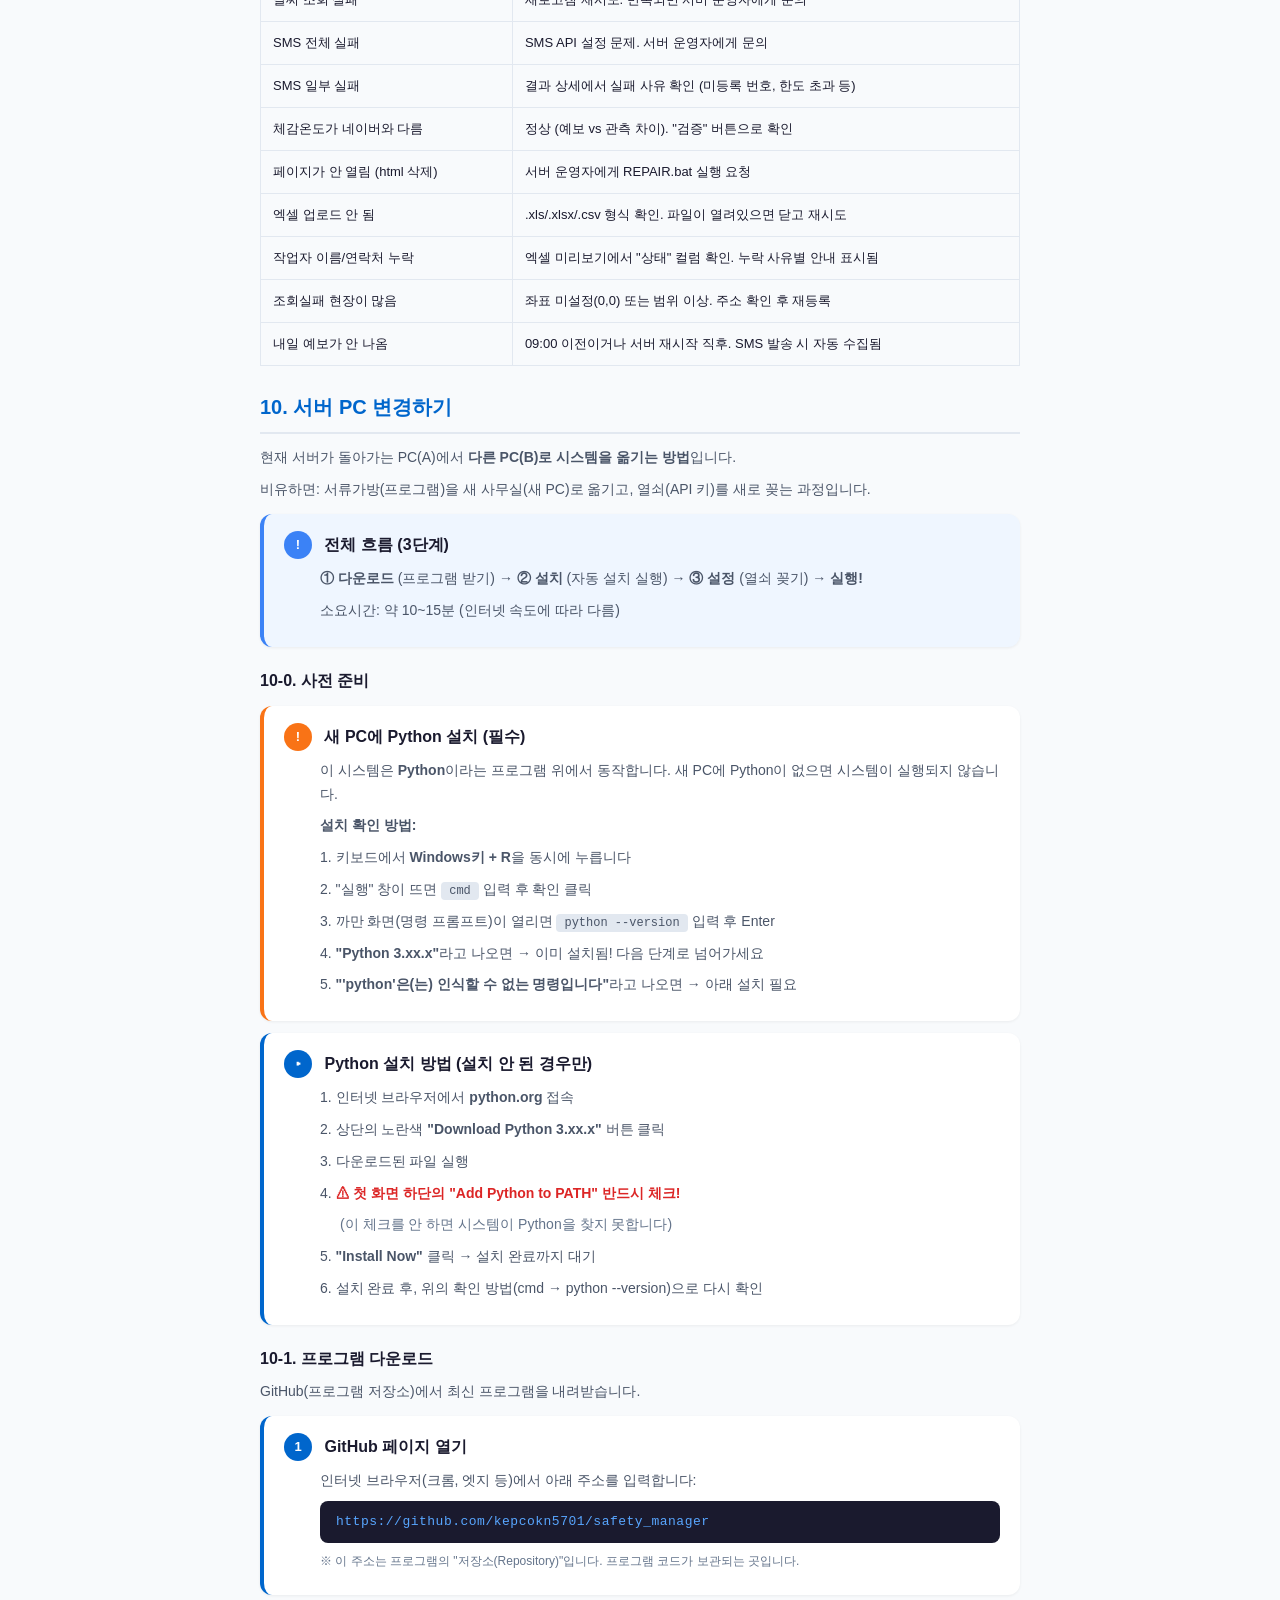
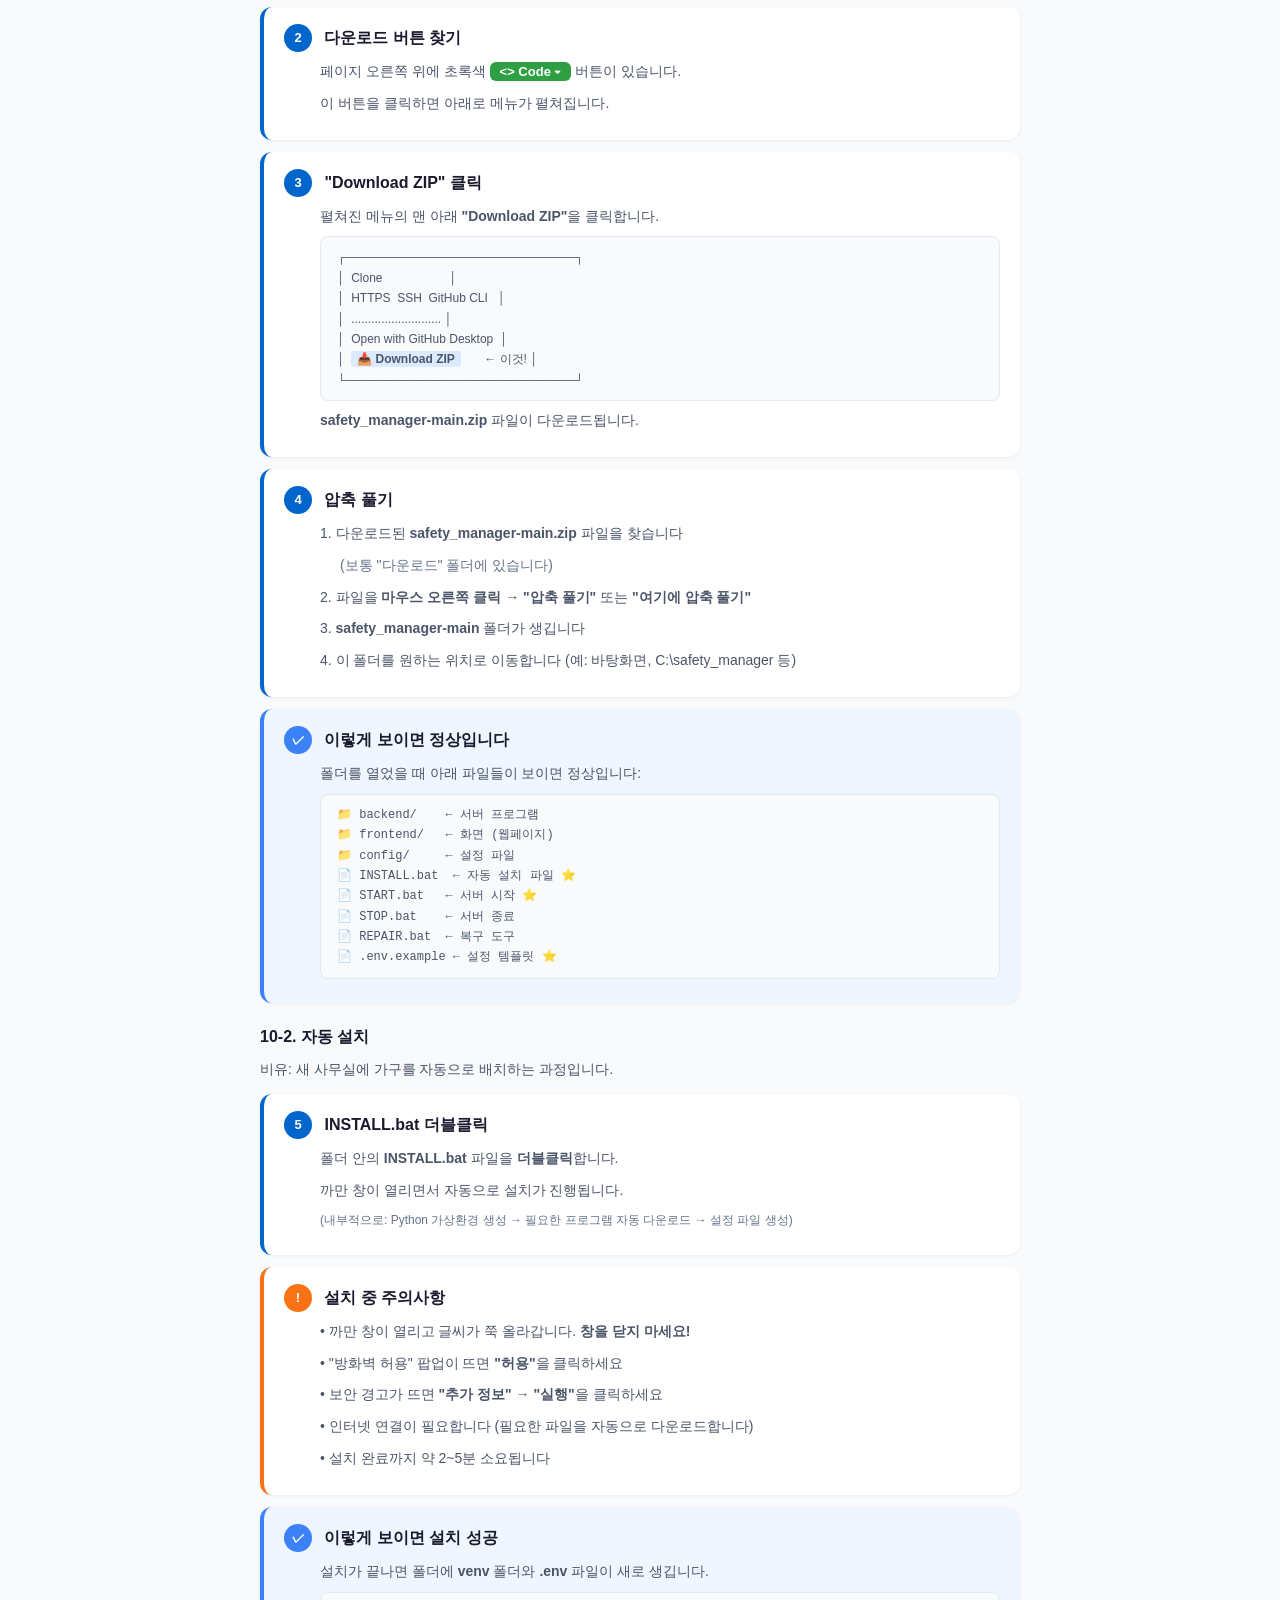
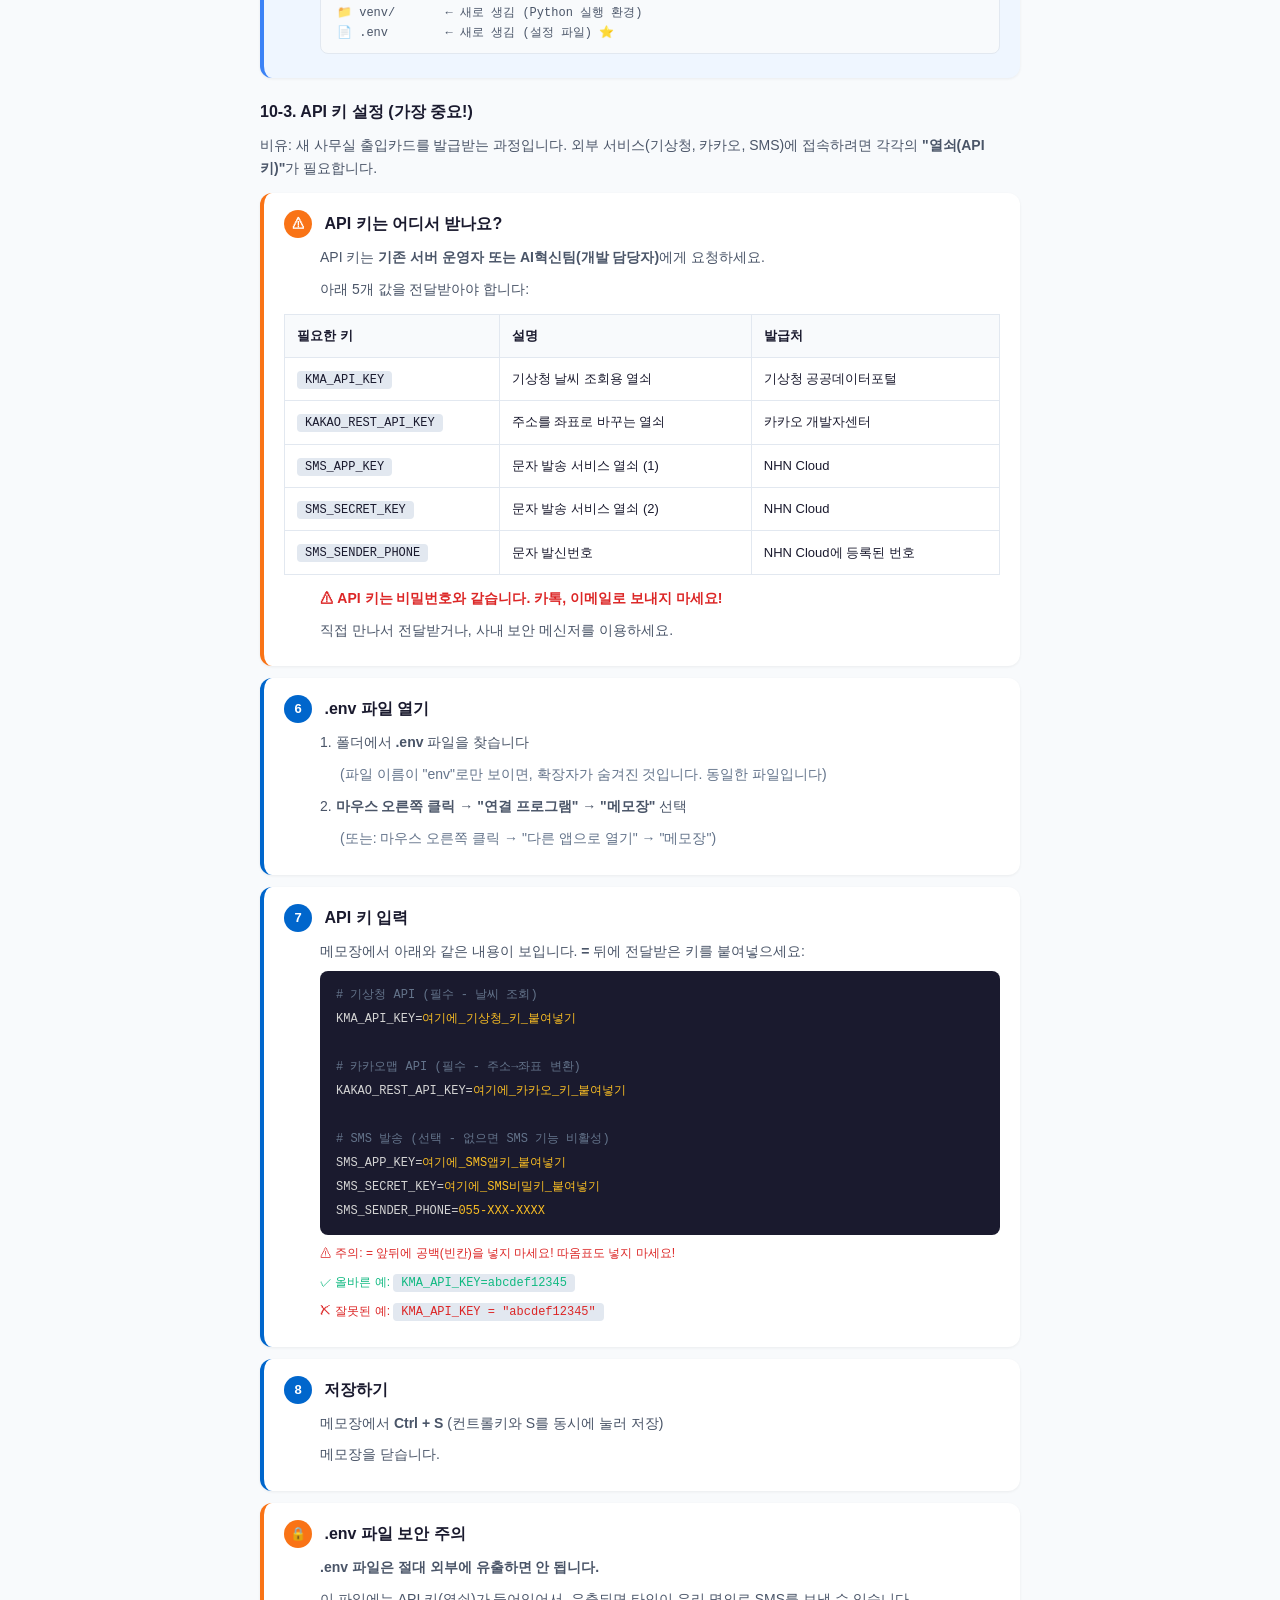
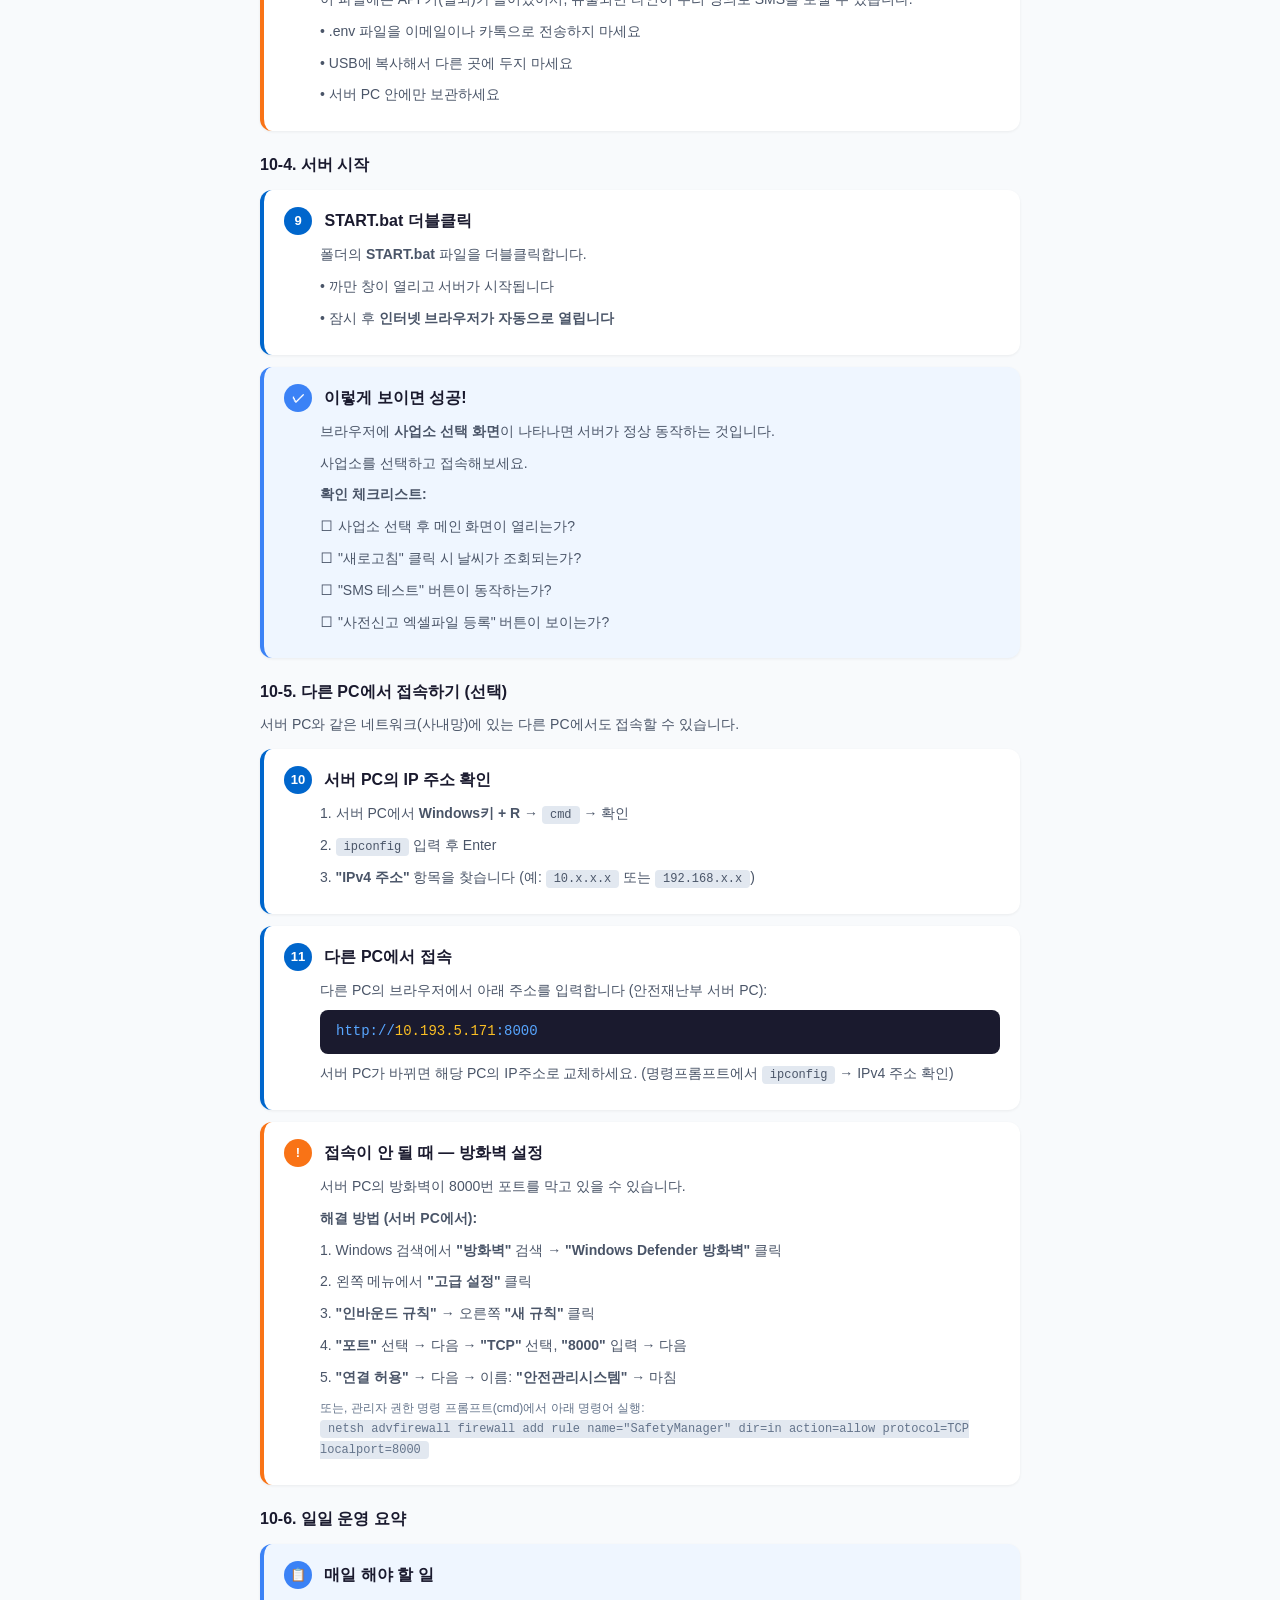
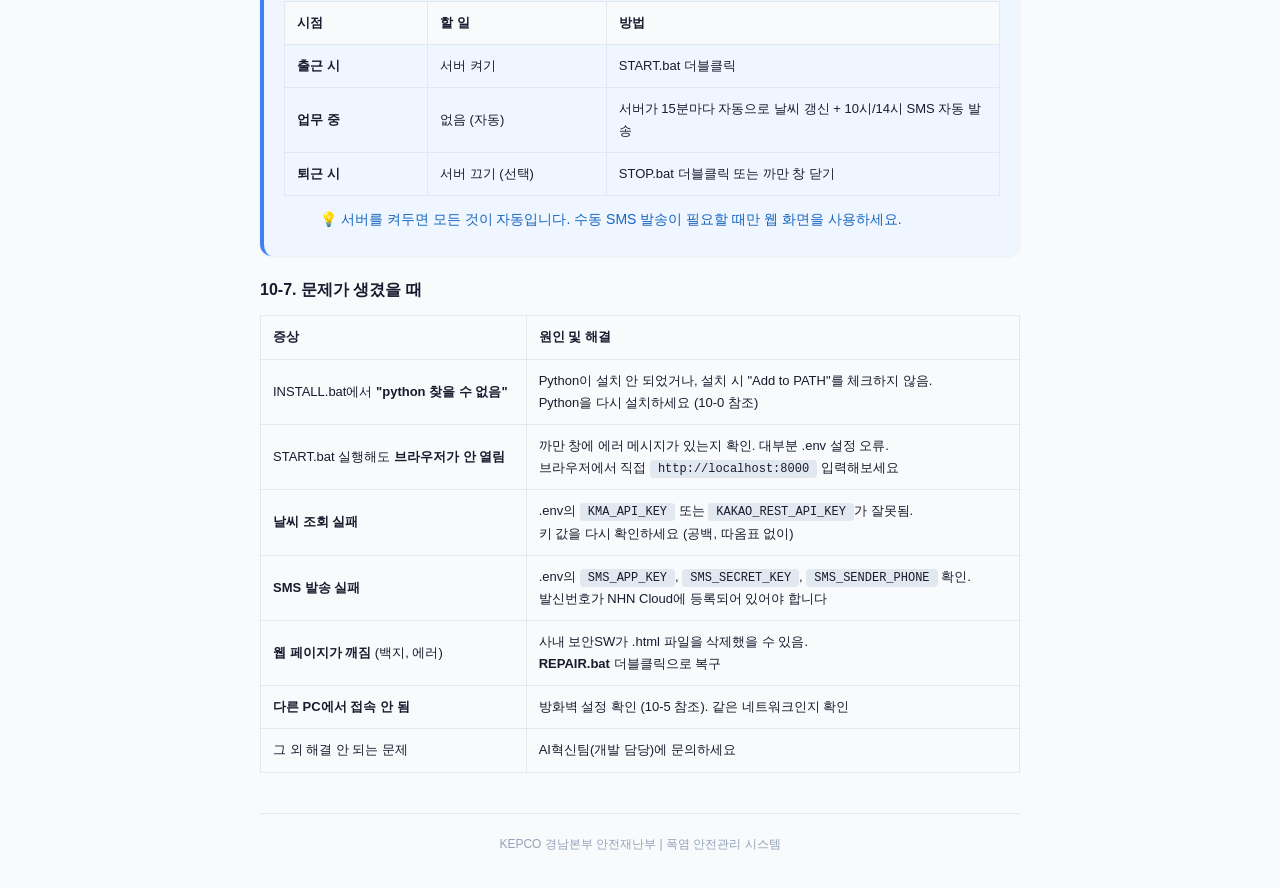
==== commit 8413561e: "chore: 포터블 배포본에서 개발 소스 분리 (v2 260722 기준) - 임베디드 Python 런타임(python/), .env, DB, __pycache__ 제외 - .git" ====
--- a/frontend/manual.html
+++ b/frontend/manual.html
@@ -132,7 +132,7 @@
     <h4>SMS 발송 (자동 + 수동)</h4>
     <p><strong>자동:</strong> 매일 10시/14시에 폭염 단계별 SMS + 내일 예보가 자동 발송됩니다. (14시 발송은 기상청 14시 발표 날씨 반영, 대상: 전원 또는 책임자만 선택 가능)</p>
     <p><strong>수동:</strong> 단계별 필터 &rarr; 대상 선택 &rarr; <strong>"SMS 발송"</strong></p>
-    <p><strong>17시 초기화:</strong> 매일 17시에 사전신고 데이터가 자동 초기화됩니다. (당일 외 작업현장에 알림이 계속 발송되는 것을 방지)</p>
+    <p><strong>&#128197; 작업예정일 검증 발송:</strong> 사전신고의 <b>작업예정일시</b>를 읽어 <b>작업예정일이 오늘인 현장에만</b> SMS를 발송합니다. 금요일에 금/토/일 작업을 미리 업로드해두면, 서버를 켜둔 상태에서 <b>토·일에는 그날 작업분만</b> 자동 발송됩니다. 발송 화면에서 각 현장에 <span style="color:#16a34a;font-weight:700">오늘</span>/<span style="color:#2563eb;font-weight:700">예정</span>/<span style="color:#94a3b8;font-weight:700">종료</span>/<span style="color:#dc2626;font-weight:700">날짜미인식</span> 배지가 표시되며, <b>오늘 작업만 기본 선택</b>됩니다. 날짜미인식(엑셀에 작업예정일시가 없거나 형식 오류) 현장은 발송에서 제외되니 엑셀을 확인 후 다시 업로드하세요.</p>
 </div>
 <div class="flow-arrow">&#8595;</div>
 <div class="step">
@@ -148,8 +148,22 @@
     <tr><td>09:00</td><td>내일 시간대별 기온/날씨/강수확률 예보 수집</td></tr>
     <tr><td>10:00</td><td>오늘 폭염 단계 SMS + 내일 예보 자동 발송 (대상: 설정에 따라 전원 또는 책임자)</td></tr>
     <tr><td>14:20</td><td>오늘 폭염 단계 SMS + 내일 예보 자동 발송 (14시 발표 날씨 반영)</td></tr>
-    <tr><td>17:00</td><td>사전신고 데이터 자동 초기화 (현장, 작업자 삭제 &mdash; 다음날 새로 업로드)</td></tr>
-</table>
+</table>
+<div class="step info">
+    <span class="step-num">i</span>
+    <h4>17시 자동 초기화 &rarr; 폐지 (작업예정일 검증으로 대체)</h4>
+    <p>이전에는 매일 17시에 사전신고 데이터를 자동 삭제했으나, <b>작업예정일 검증 발송</b>이 적용되어 <b>17시 자동 초기화는 제거</b>되었습니다.</p>
+    <p>이제 <b>주말·연휴 작업분을 미리 업로드해도 자동 삭제되지 않으며</b>, 매일 그날(오늘) 작업 현장에만 SMS가 발송됩니다. 데이터를 지우려면 상단 <b>"초기화"</b> 버튼으로 직접 삭제하세요.</p>
+</div>
+<div class="step info">
+    <span class="step-num">i</span>
+    <h4>🔌 상시구동 (24시간 자동 · 주말 무인 발송)</h4>
+    <p>주말·연휴에 담당자가 출근하지 않아도 문자가 나가려면 서버 PC를 켜두고 <b>상시구동</b>을 설치하세요.
+    <b>「설치_상시구동.bat」을 마우스 우클릭 → "관리자 권한으로 실행"</b> 한 번이면 됩니다.</p>
+    <p>등록 후에는 Windows 작업스케줄러가 <b>3분마다 서버 상태를 점검해 꺼져 있으면 자동 재시작</b>하고, 보안SW가 지운 <b>.html도 자동 복원</b>합니다. <b>PC를 재부팅해도(로그인 없이) 자동으로 다시 켜집니다.</b></p>
+    <p>핵심: <b>SMS 발송·스케줄러는 백엔드(파이썬)에서 동작</b>하므로, 보안SW가 .html 화면 파일을 지워도 <b>백엔드만 살아있으면 문자는 정상 발송</b>됩니다. 상시구동은 그 백엔드를 24시간 살려두는 장치입니다.</p>
+    <p>서버가 예약시각(10시/14시20분)에 잠깐 재시작 중이었어도, 되살아나면 <b>놓친 발송을 자동 보정(catch-up)</b>합니다. 상시구동을 끄려면 <b>「해제_상시구동.bat」</b>을 관리자 권한으로 실행하세요.</p>
+</div>
 <div class="step warn">
     <span class="step-num">!</span>
     <h4>자동발송 대상 설정</h4>
@@ -587,11 +601,11 @@
 <div class="step">
     <span class="step-num">11</span>
     <h4>다른 PC에서 접속</h4>
-    <p>다른 PC의 브라우저에서 아래 주소를 입력합니다:</p>
+    <p>다른 PC의 브라우저에서 아래 주소를 입력합니다 (안전재난부 서버 PC):</p>
     <p style="background:#1a1a2e;color:#58a6ff;padding:10px 16px;border-radius:8px;font-family:Consolas,monospace;font-size:14px">
-        http://<span style="color:#fbbf24">[서버PC의 IP주소]</span>:8000
+        http://<span style="color:#fbbf24">10.193.5.171</span>:8000
     </p>
-    <p>예시: <code>http://10.211.55.100:8000</code></p>
+    <p>서버 PC가 바뀌면 해당 PC의 IP주소로 교체하세요. (명령프롬프트에서 <code>ipconfig</code> → IPv4 주소 확인)</p>
 </div>
 
 <div class="step warn">
@@ -791,7 +805,7 @@
     <tr><th>단계</th><th>내용</th></tr>
     <tr><td>좌표 변환</td><td>위경도 &rarr; 기상청 5km 격자 (Lambert Conformal Conic)</td></tr>
     <tr><td>API 호출</td><td>격자별 1회만 호출 (같은 격자 현장은 캐시 공유)</td></tr>
-    <tr><td>체감온도</td><td>Rothfusz Regression (NWS Heat Index)</td></tr>
+    <tr><td>체감온도</td><td>기상청 여름철 체감온도 산출식 (2022.6 개정, 습구온도 기반)</td></tr>
     <tr><td>WBGT</td><td>습구(Stull 2011) + 흑구(일사보정) + 건구</td></tr>
     <tr><td>단계 판정</td><td>31&#176; 관심 / 33&#176; 주의 / 35&#176; 경고 / 38&#176; 위험</td></tr>
 </table>
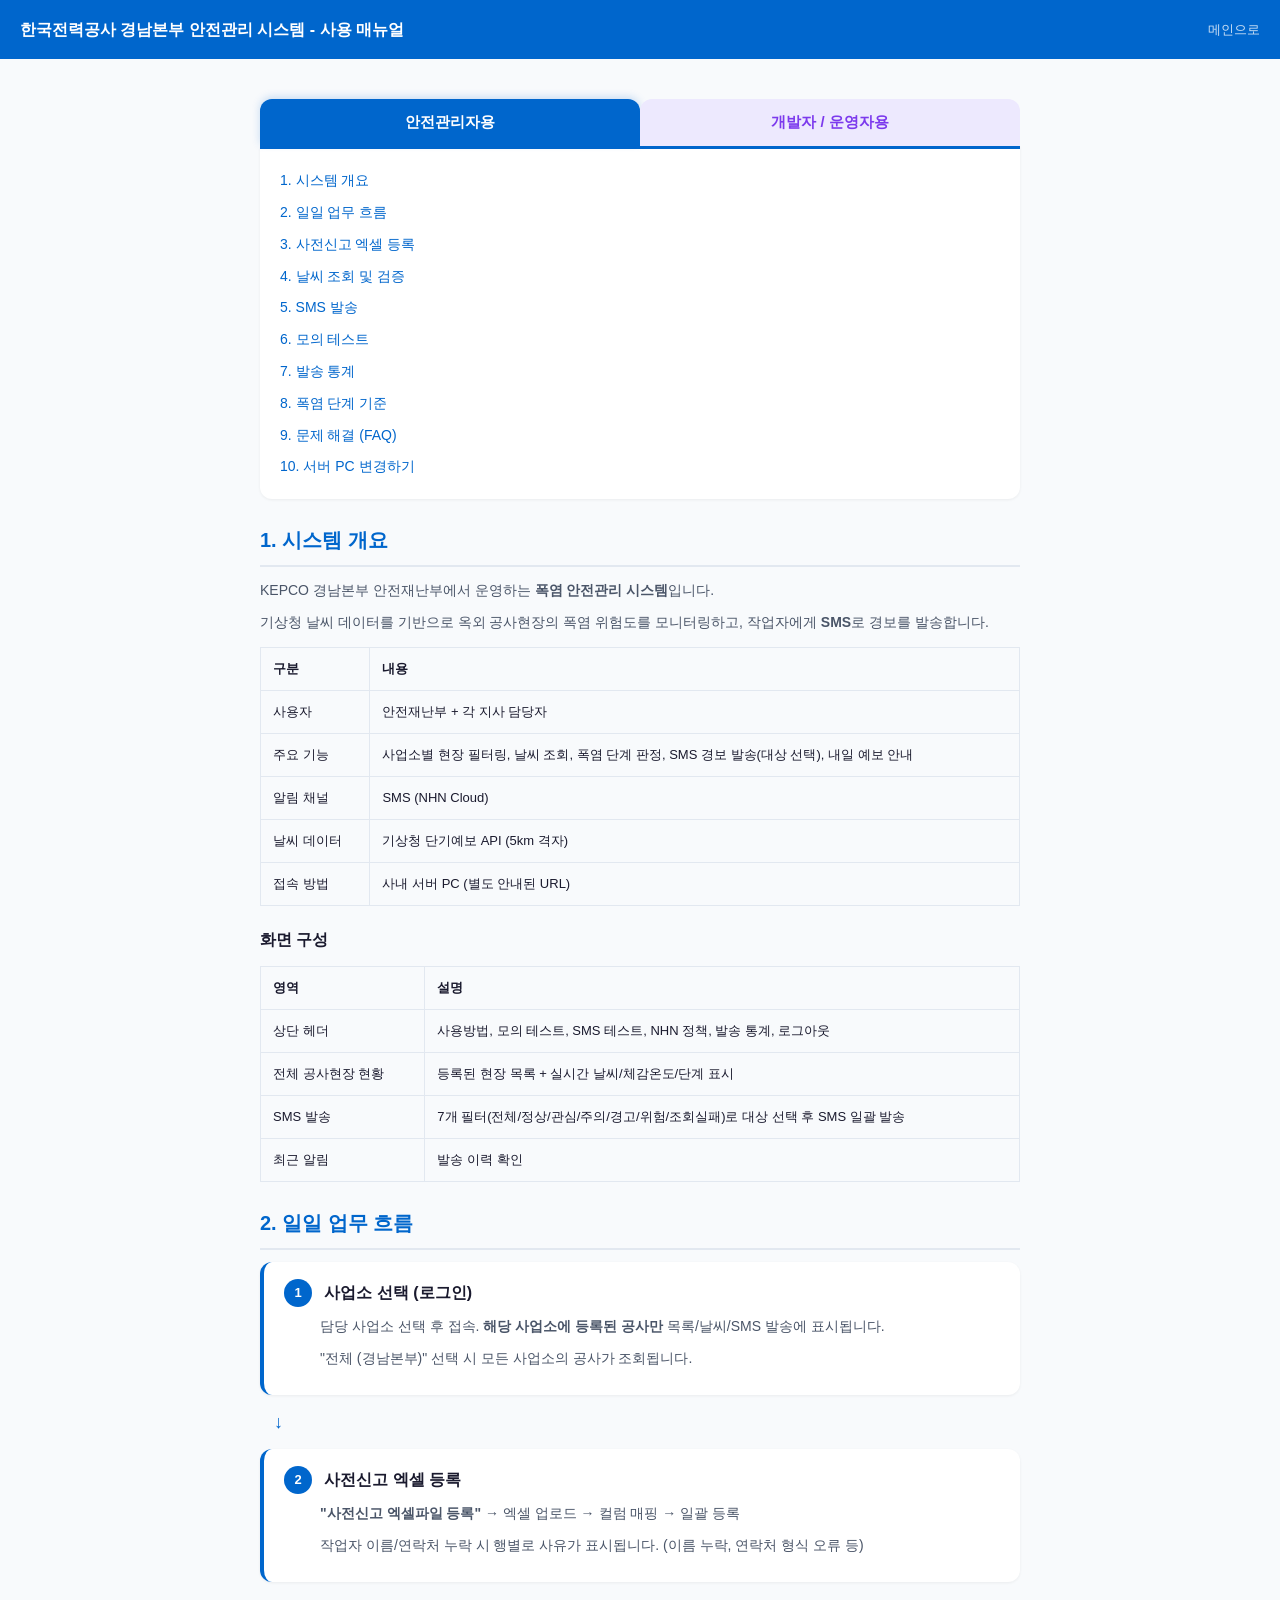
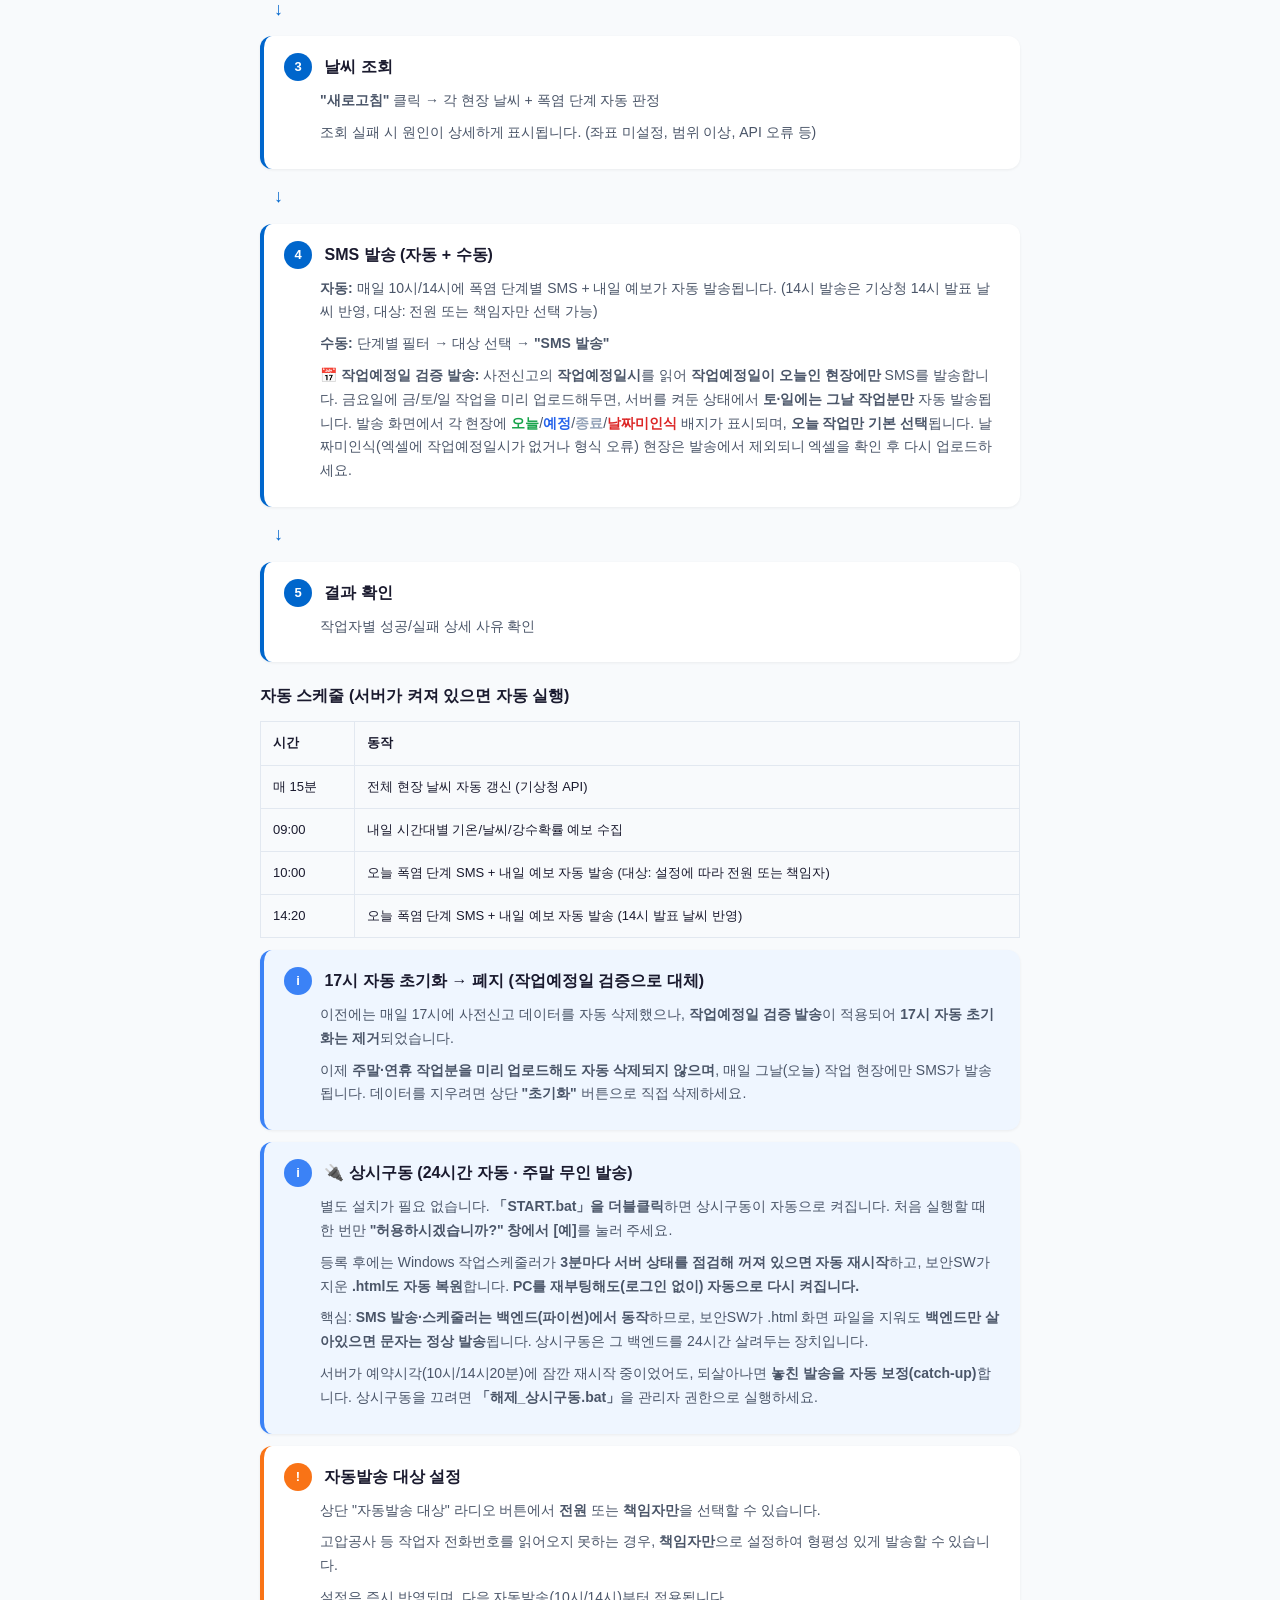
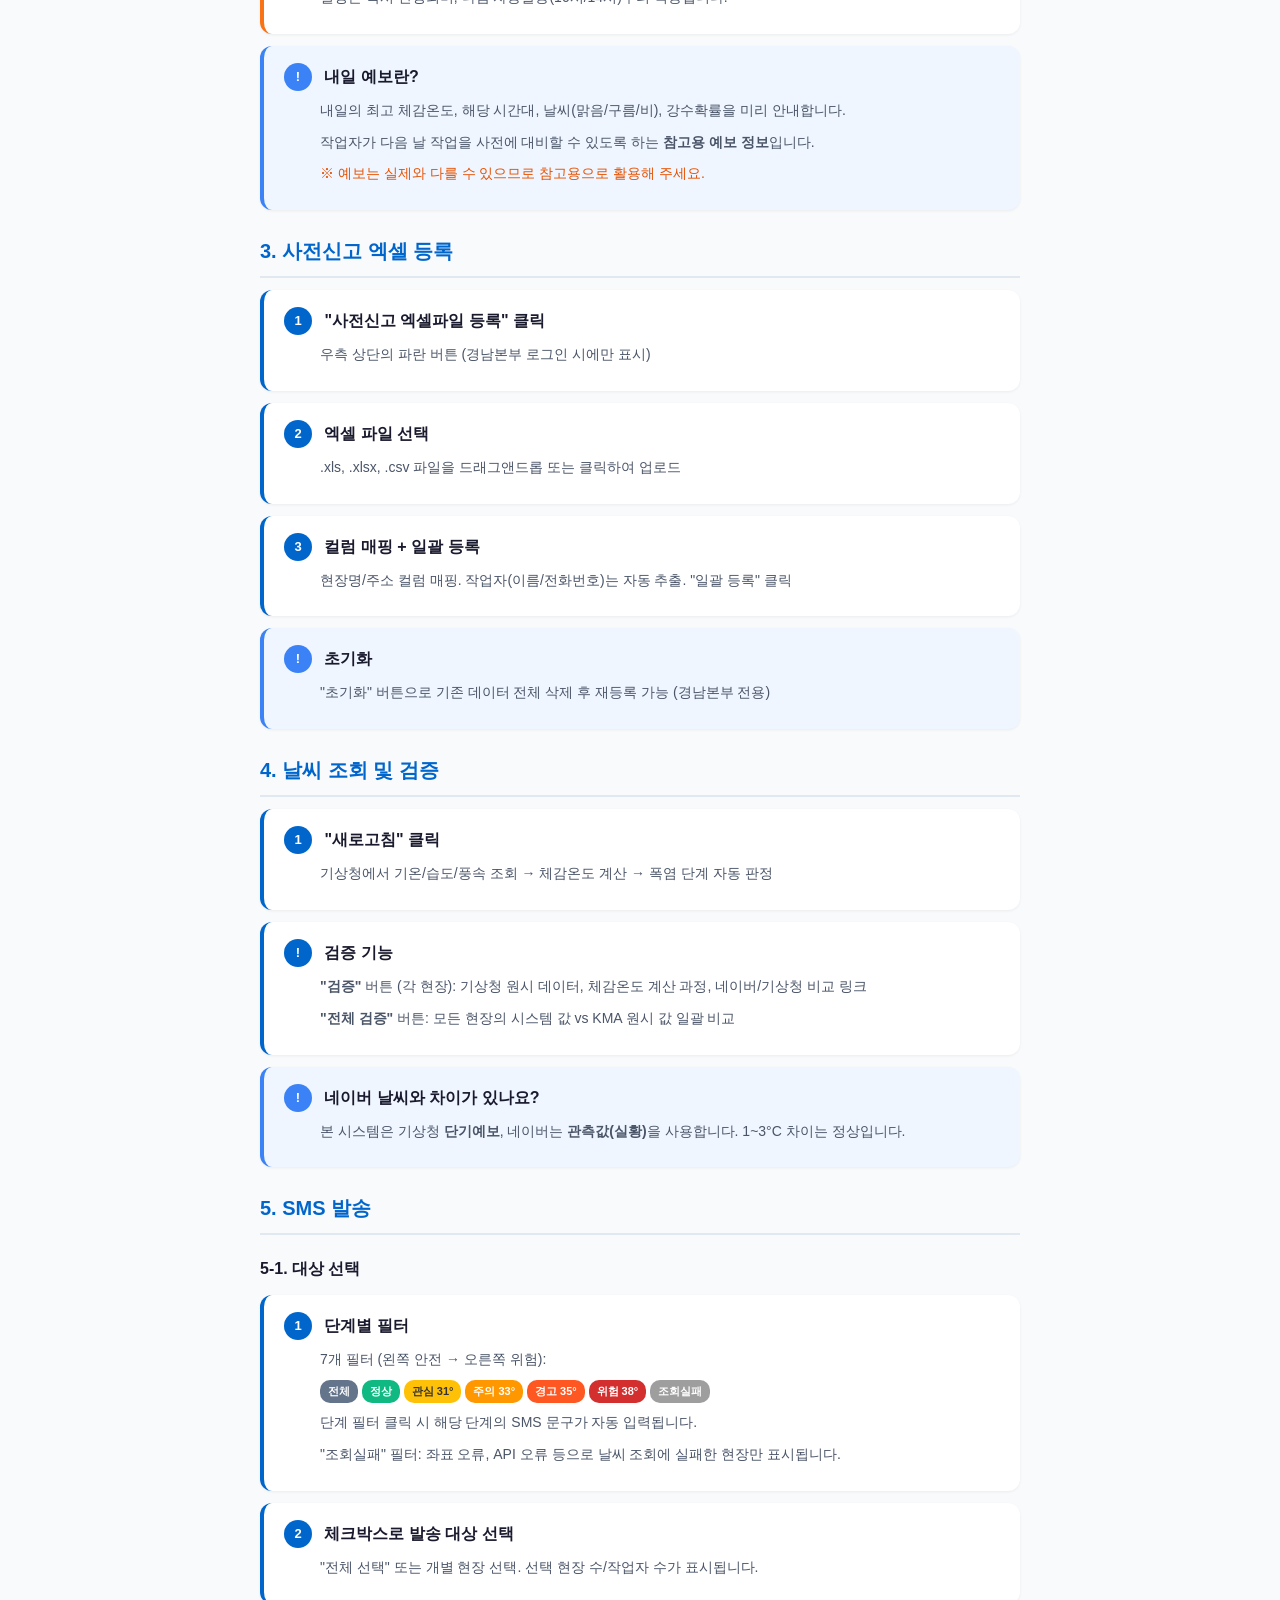
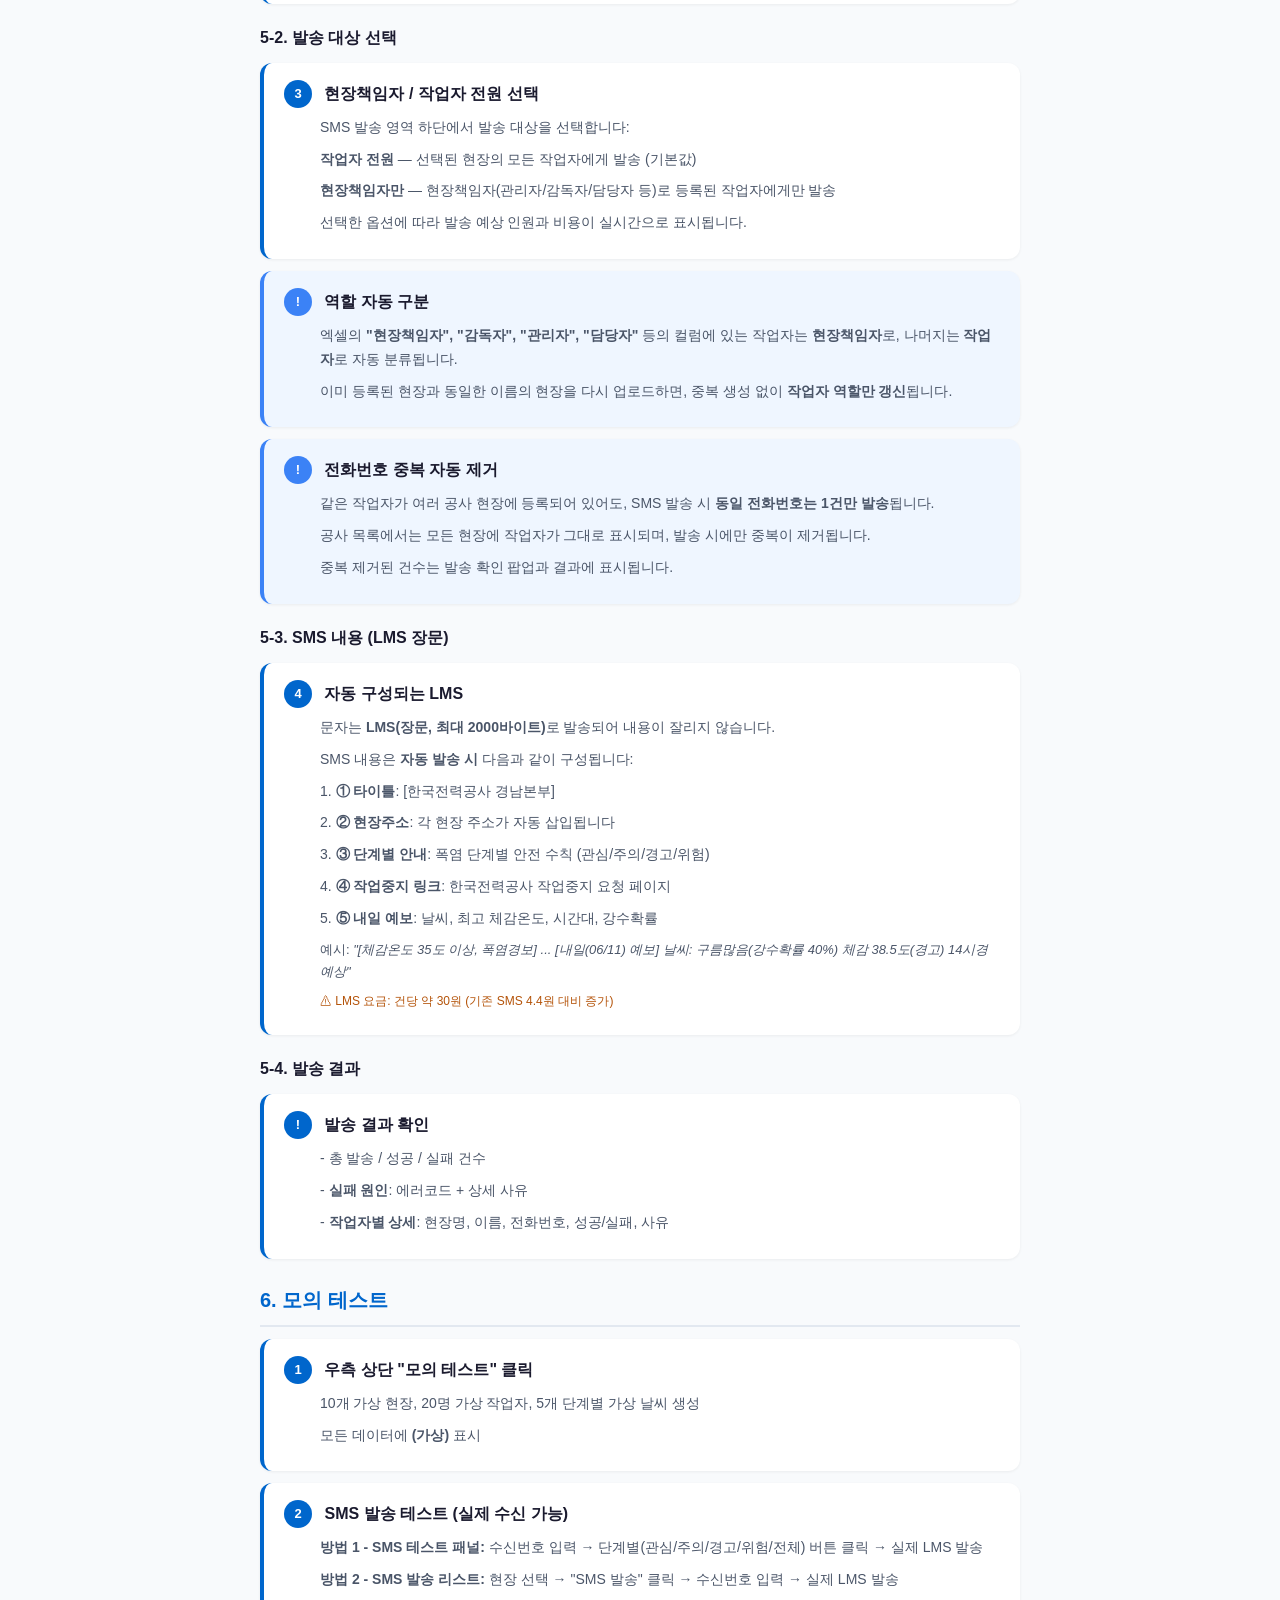
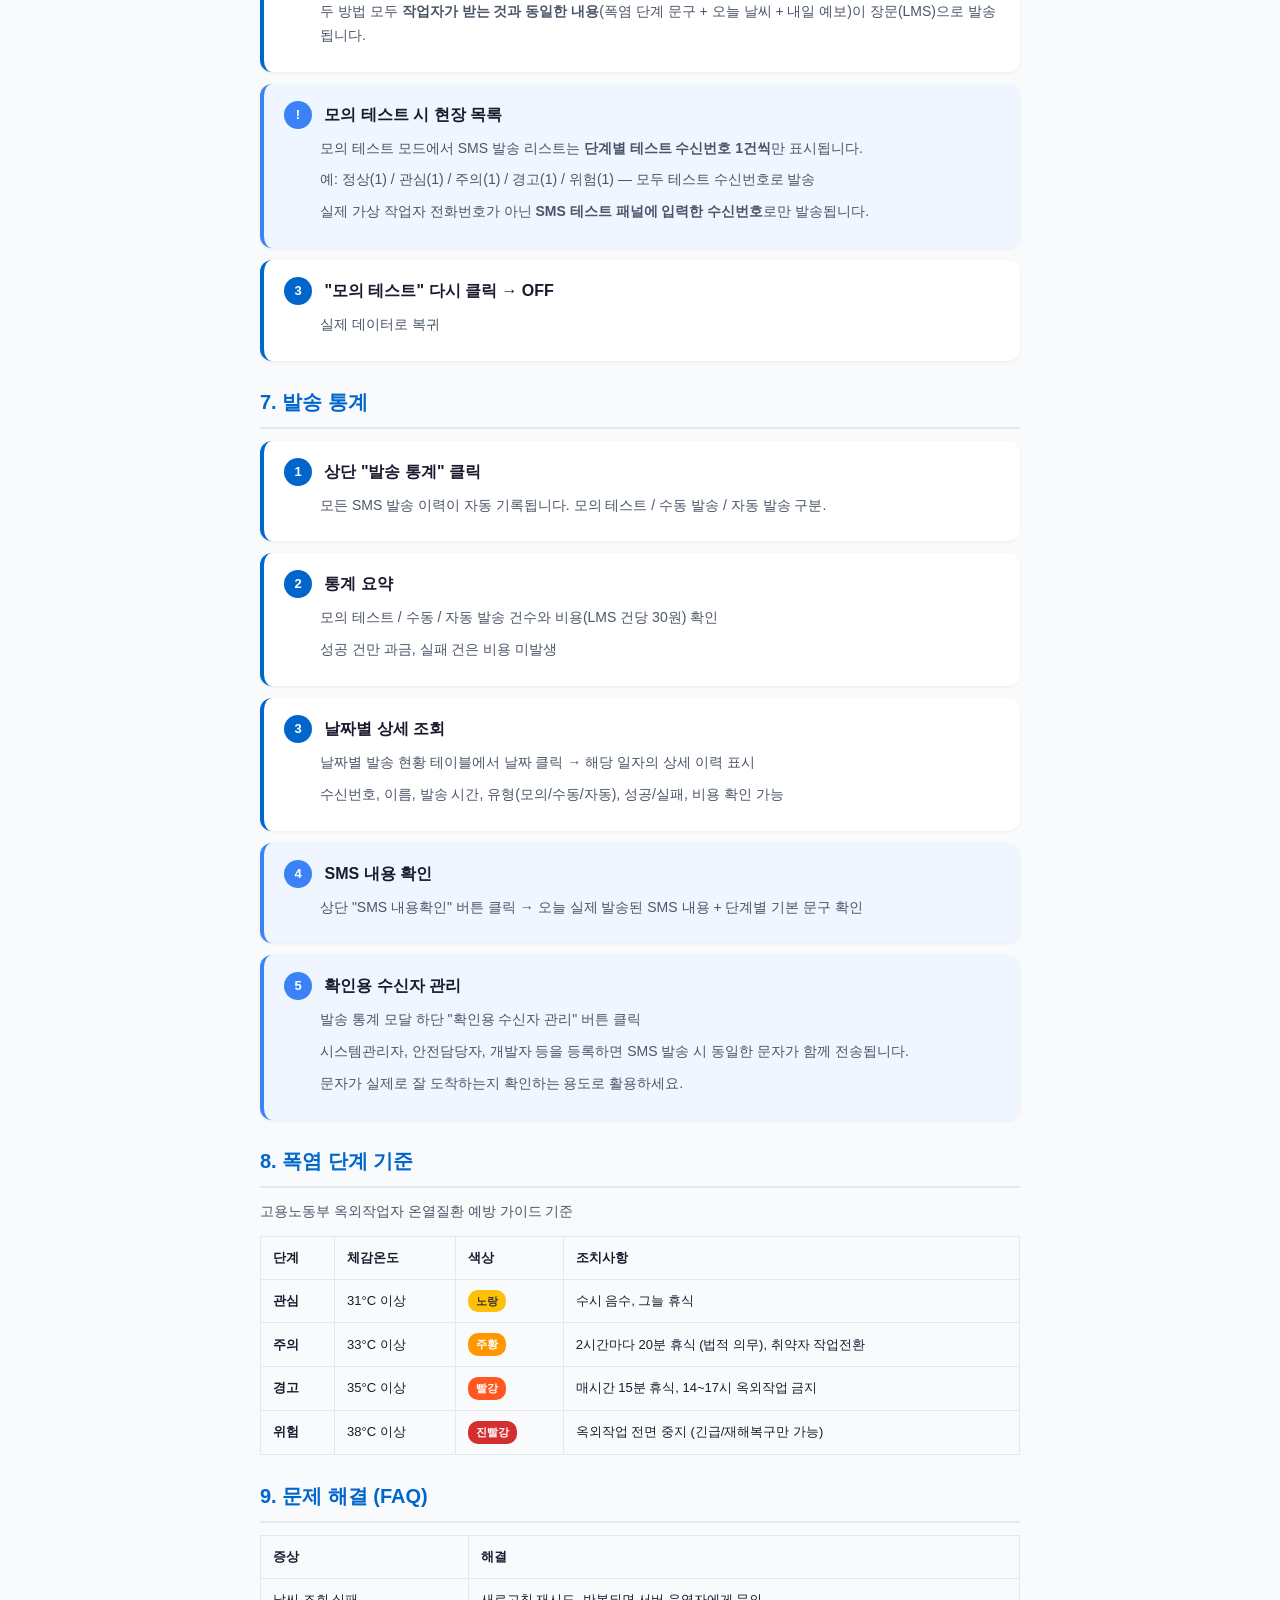
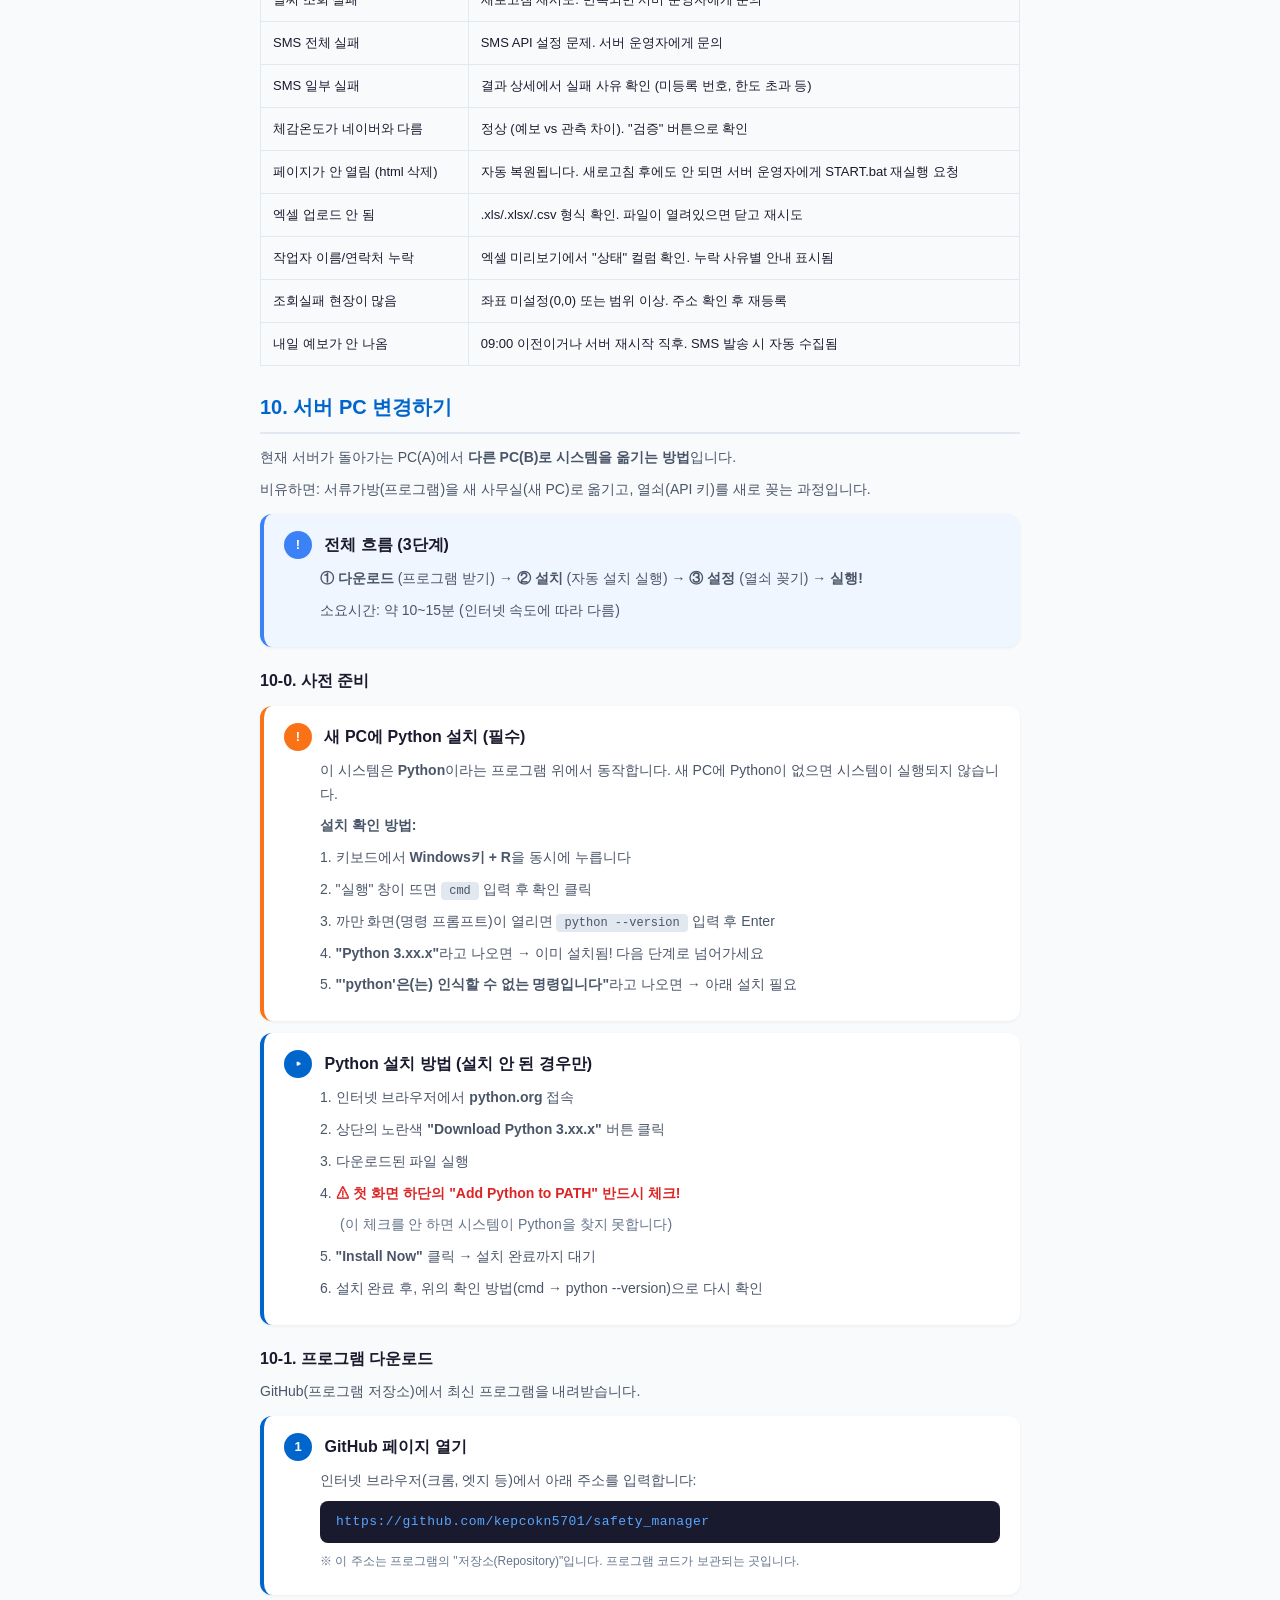
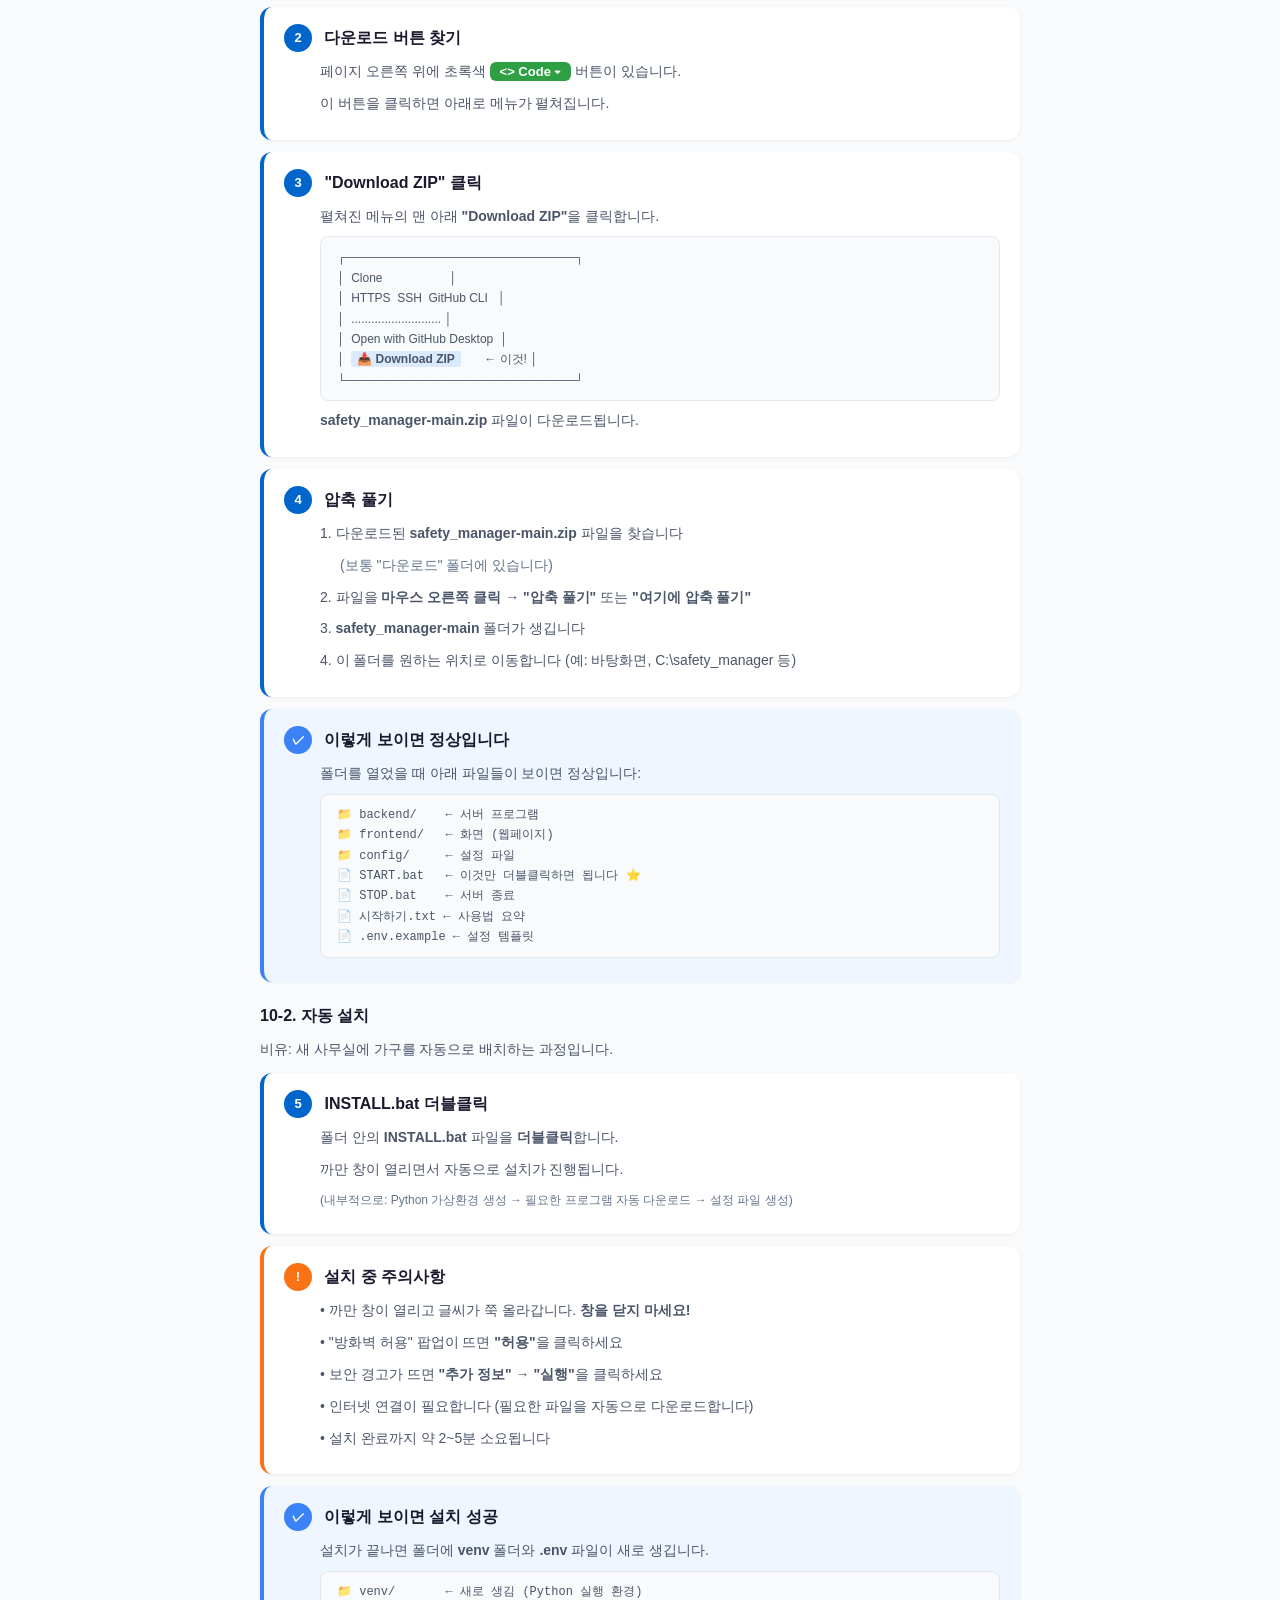
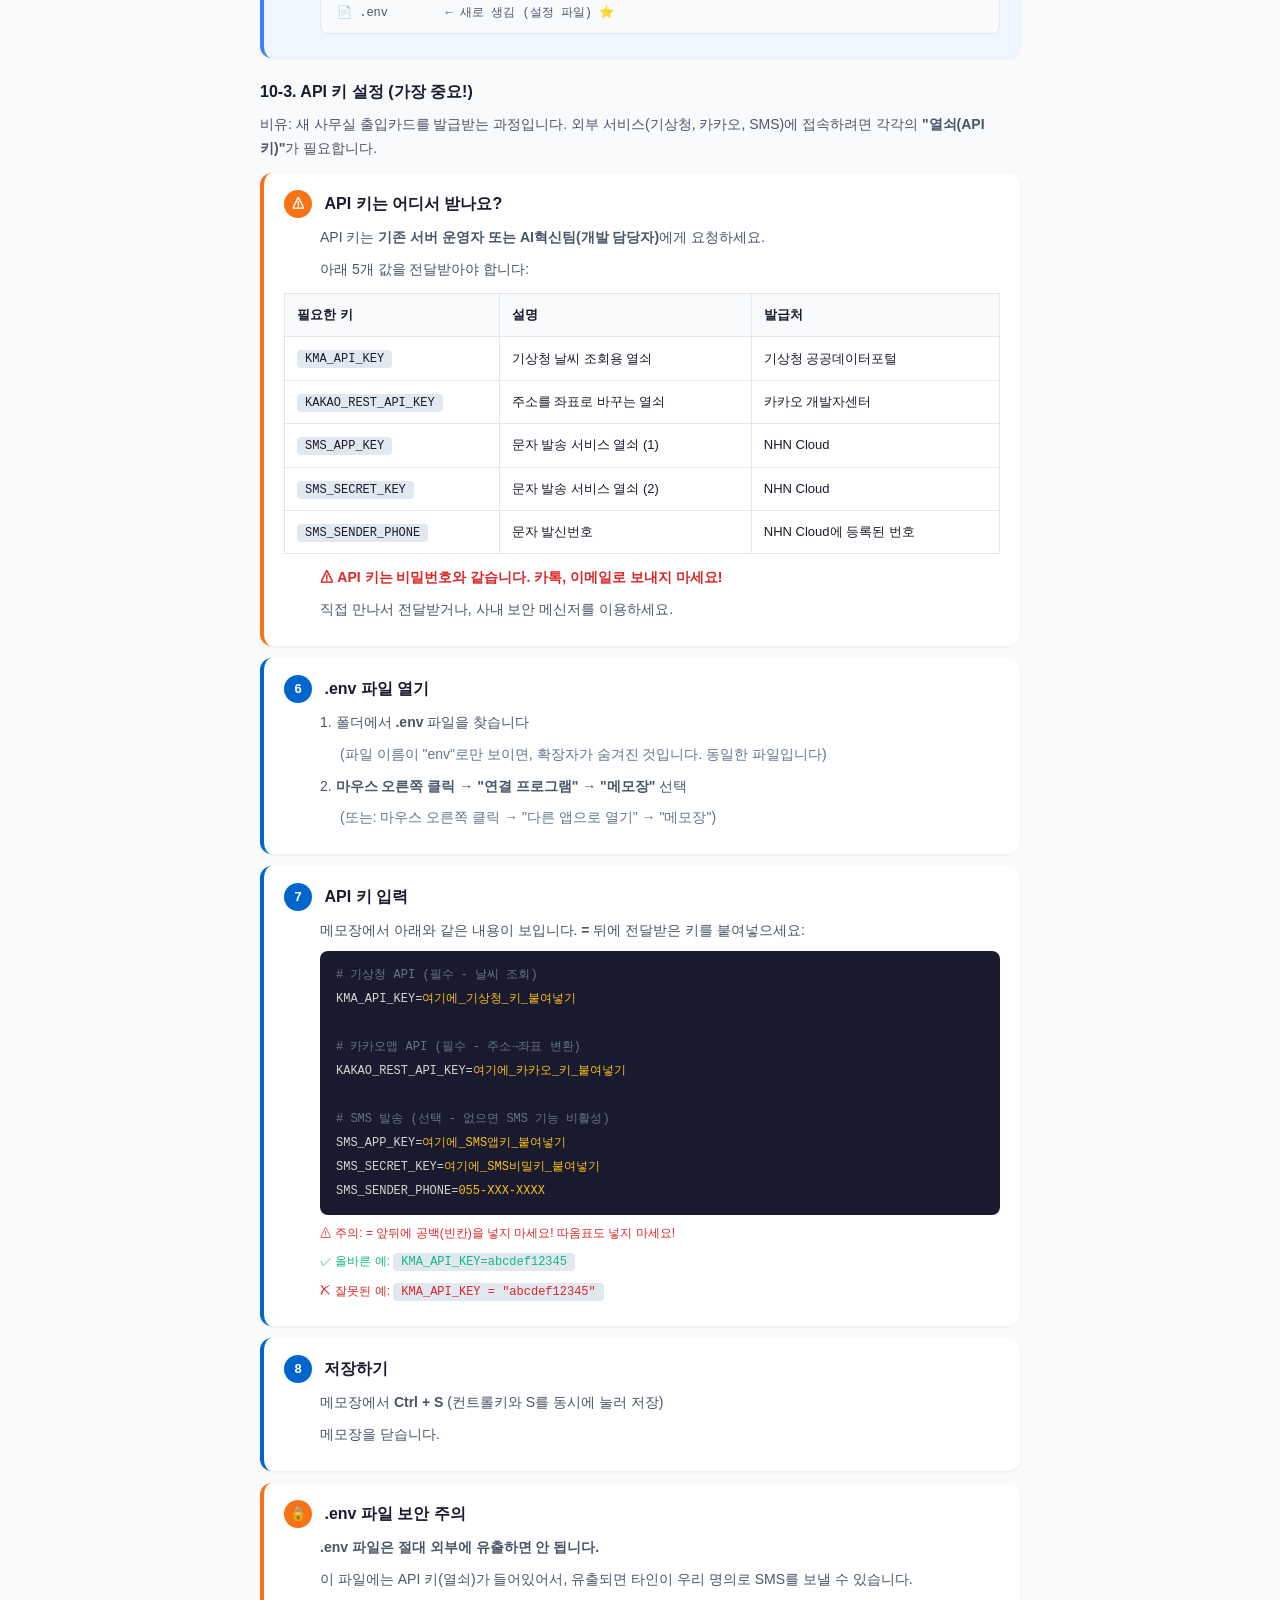
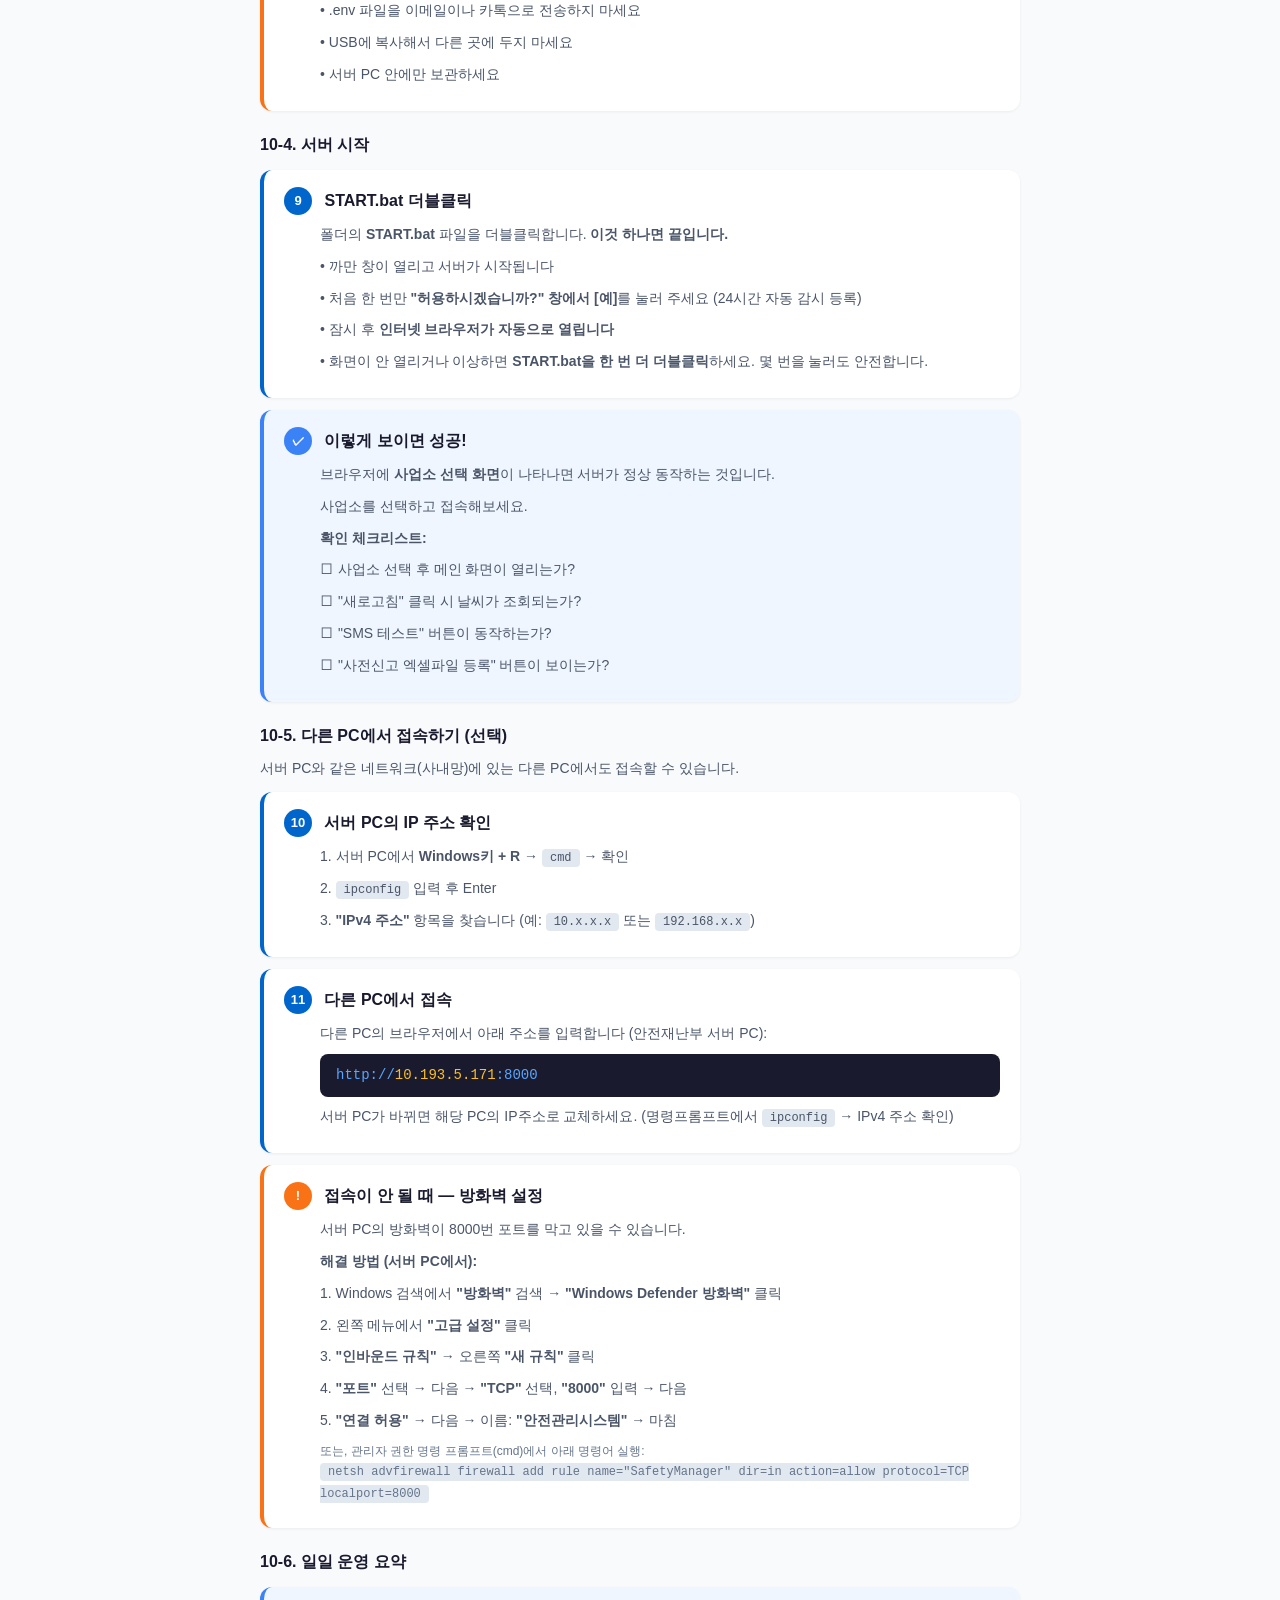
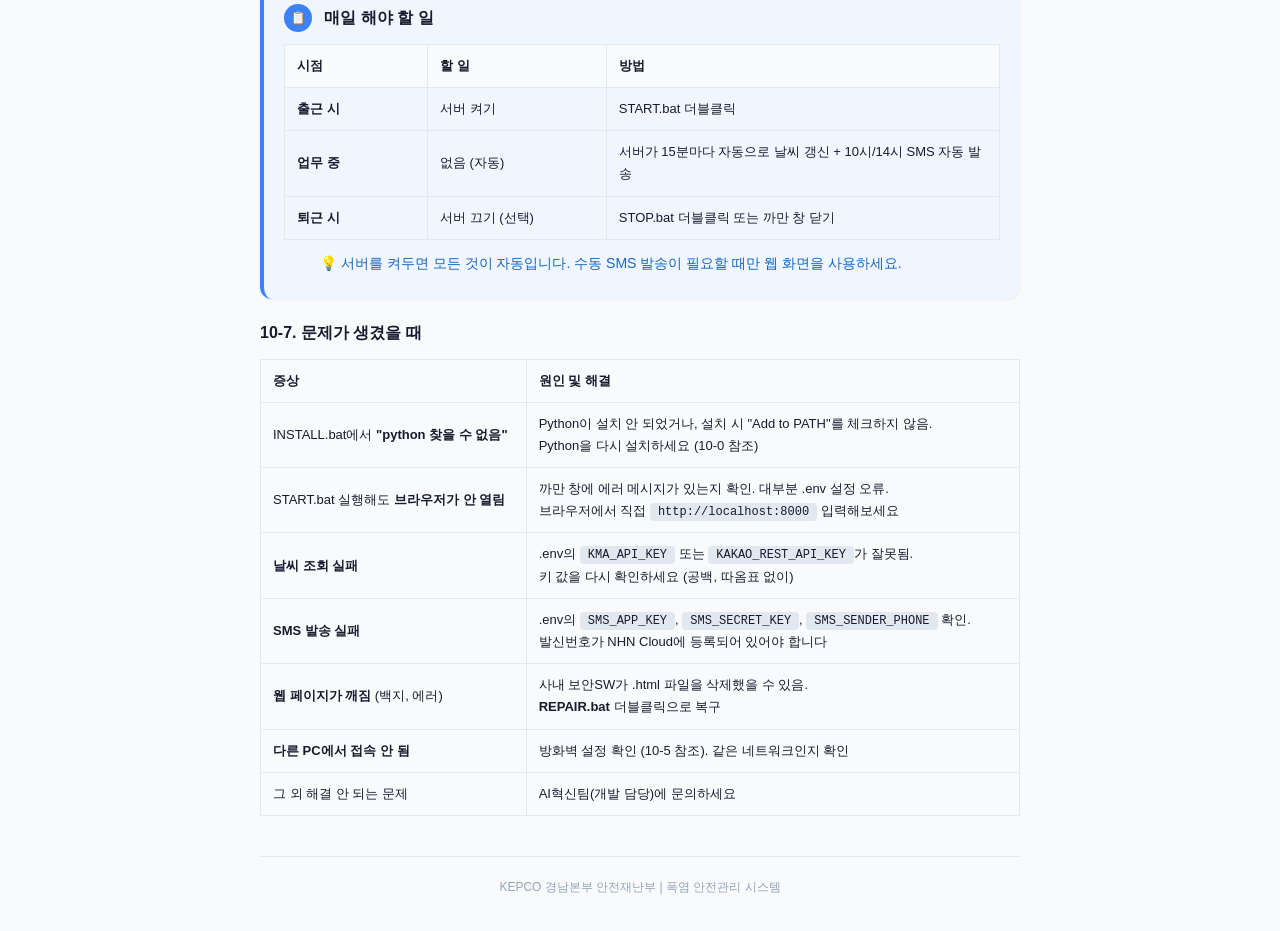
==== commit cf2d7352: "feat: 운영자가 START.bat 하나만 실행하면 되도록 통합 기존에는 START.bat + 설치_상시구동.bat 두 개를 각각 실행해야 했고, 후자는 우클릭 관리자 실행이 필" ====
--- a/frontend/manual.html
+++ b/frontend/manual.html
@@ -158,8 +158,8 @@
 <div class="step info">
     <span class="step-num">i</span>
     <h4>🔌 상시구동 (24시간 자동 · 주말 무인 발송)</h4>
-    <p>주말·연휴에 담당자가 출근하지 않아도 문자가 나가려면 서버 PC를 켜두고 <b>상시구동</b>을 설치하세요.
-    <b>「설치_상시구동.bat」을 마우스 우클릭 → "관리자 권한으로 실행"</b> 한 번이면 됩니다.</p>
+    <p>별도 설치가 필요 없습니다. <b>「START.bat」을 더블클릭</b>하면 상시구동이 자동으로 켜집니다.
+    처음 실행할 때 한 번만 <b>"허용하시겠습니까?" 창에서 [예]</b>를 눌러 주세요.</p>
     <p>등록 후에는 Windows 작업스케줄러가 <b>3분마다 서버 상태를 점검해 꺼져 있으면 자동 재시작</b>하고, 보안SW가 지운 <b>.html도 자동 복원</b>합니다. <b>PC를 재부팅해도(로그인 없이) 자동으로 다시 켜집니다.</b></p>
     <p>핵심: <b>SMS 발송·스케줄러는 백엔드(파이썬)에서 동작</b>하므로, 보안SW가 .html 화면 파일을 지워도 <b>백엔드만 살아있으면 문자는 정상 발송</b>됩니다. 상시구동은 그 백엔드를 24시간 살려두는 장치입니다.</p>
     <p>서버가 예약시각(10시/14시20분)에 잠깐 재시작 중이었어도, 되살아나면 <b>놓친 발송을 자동 보정(catch-up)</b>합니다. 상시구동을 끄려면 <b>「해제_상시구동.bat」</b>을 관리자 권한으로 실행하세요.</p>
@@ -359,7 +359,7 @@
     <tr><td>SMS 전체 실패</td><td>SMS API 설정 문제. 서버 운영자에게 문의</td></tr>
     <tr><td>SMS 일부 실패</td><td>결과 상세에서 실패 사유 확인 (미등록 번호, 한도 초과 등)</td></tr>
     <tr><td>체감온도가 네이버와 다름</td><td>정상 (예보 vs 관측 차이). "검증" 버튼으로 확인</td></tr>
-    <tr><td>페이지가 안 열림 (html 삭제)</td><td>서버 운영자에게 REPAIR.bat 실행 요청</td></tr>
+    <tr><td>페이지가 안 열림 (html 삭제)</td><td>자동 복원됩니다. 새로고침 후에도 안 되면 서버 운영자에게 START.bat 재실행 요청</td></tr>
     <tr><td>엑셀 업로드 안 됨</td><td>.xls/.xlsx/.csv 형식 확인. 파일이 열려있으면 닫고 재시도</td></tr>
     <tr><td>작업자 이름/연락처 누락</td><td>엑셀 미리보기에서 "상태" 컬럼 확인. 누락 사유별 안내 표시됨</td></tr>
     <tr><td>조회실패 현장이 많음</td><td>좌표 미설정(0,0) 또는 범위 이상. 주소 확인 후 재등록</td></tr>
@@ -457,11 +457,10 @@
         📁 backend/ &nbsp; &nbsp;← 서버 프로그램<br>
         📁 frontend/ &nbsp; ← 화면 (웹페이지)<br>
         📁 config/ &nbsp; &nbsp; ← 설정 파일<br>
-        📄 INSTALL.bat &nbsp;← 자동 설치 파일 ⭐<br>
-        📄 START.bat &nbsp; ← 서버 시작 ⭐<br>
+        📄 START.bat &nbsp; ← 이것만 더블클릭하면 됩니다 ⭐<br>
         📄 STOP.bat &nbsp; &nbsp;← 서버 종료<br>
-        📄 REPAIR.bat &nbsp;← 복구 도구<br>
-        📄 .env.example ← 설정 템플릿 ⭐
+        📄 시작하기.txt ← 사용법 요약<br>
+        📄 .env.example ← 설정 템플릿
     </p>
 </div>
 
@@ -569,9 +568,11 @@
 <div class="step">
     <span class="step-num">9</span>
     <h4>START.bat 더블클릭</h4>
-    <p>폴더의 <b>START.bat</b> 파일을 더블클릭합니다.</p>
+    <p>폴더의 <b>START.bat</b> 파일을 더블클릭합니다. <b>이것 하나면 끝입니다.</b></p>
     <p>• 까만 창이 열리고 서버가 시작됩니다</p>
+    <p>• 처음 한 번만 <b>"허용하시겠습니까?" 창에서 [예]</b>를 눌러 주세요 (24시간 자동 감시 등록)</p>
     <p>• 잠시 후 <b>인터넷 브라우저가 자동으로 열립니다</b></p>
+    <p>• 화면이 안 열리거나 이상하면 <b>START.bat을 한 번 더 더블클릭</b>하세요. 몇 번을 눌러도 안전합니다.</p>
 </div>
 
 <div class="step info">
